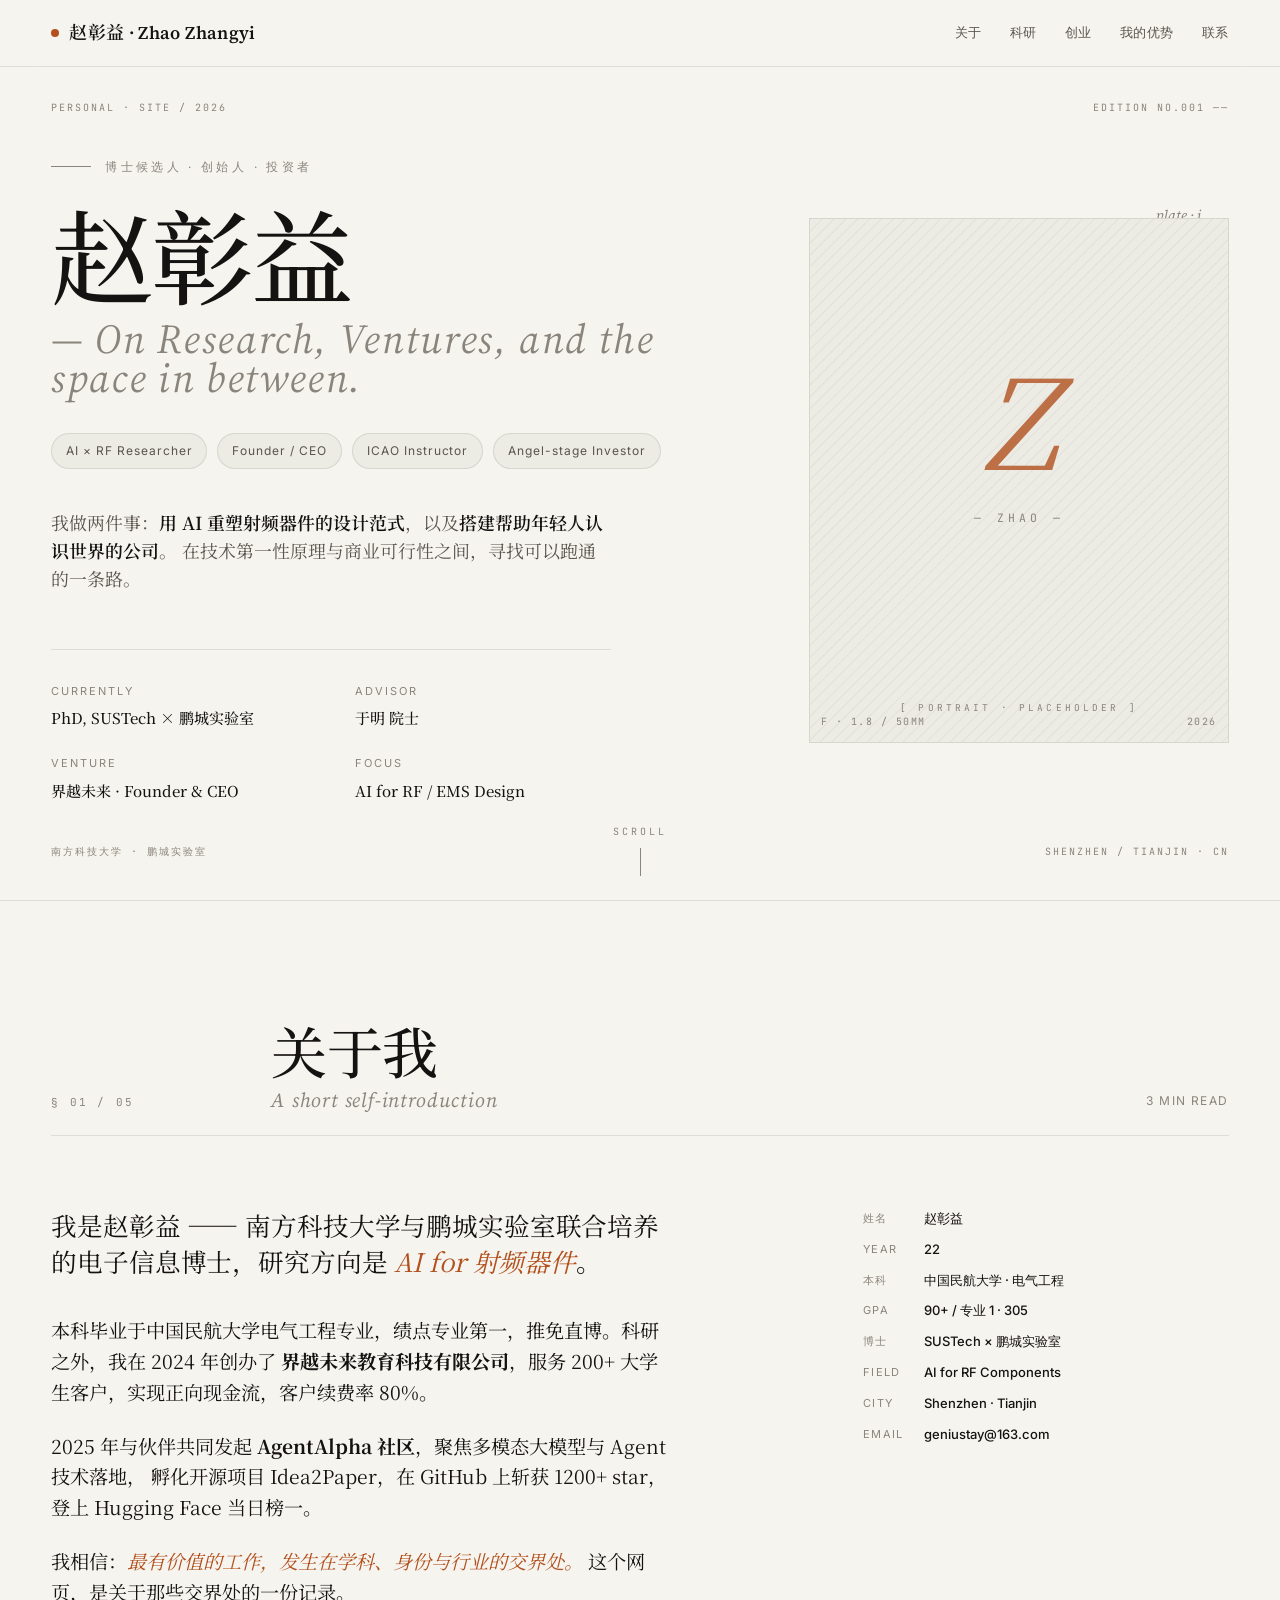
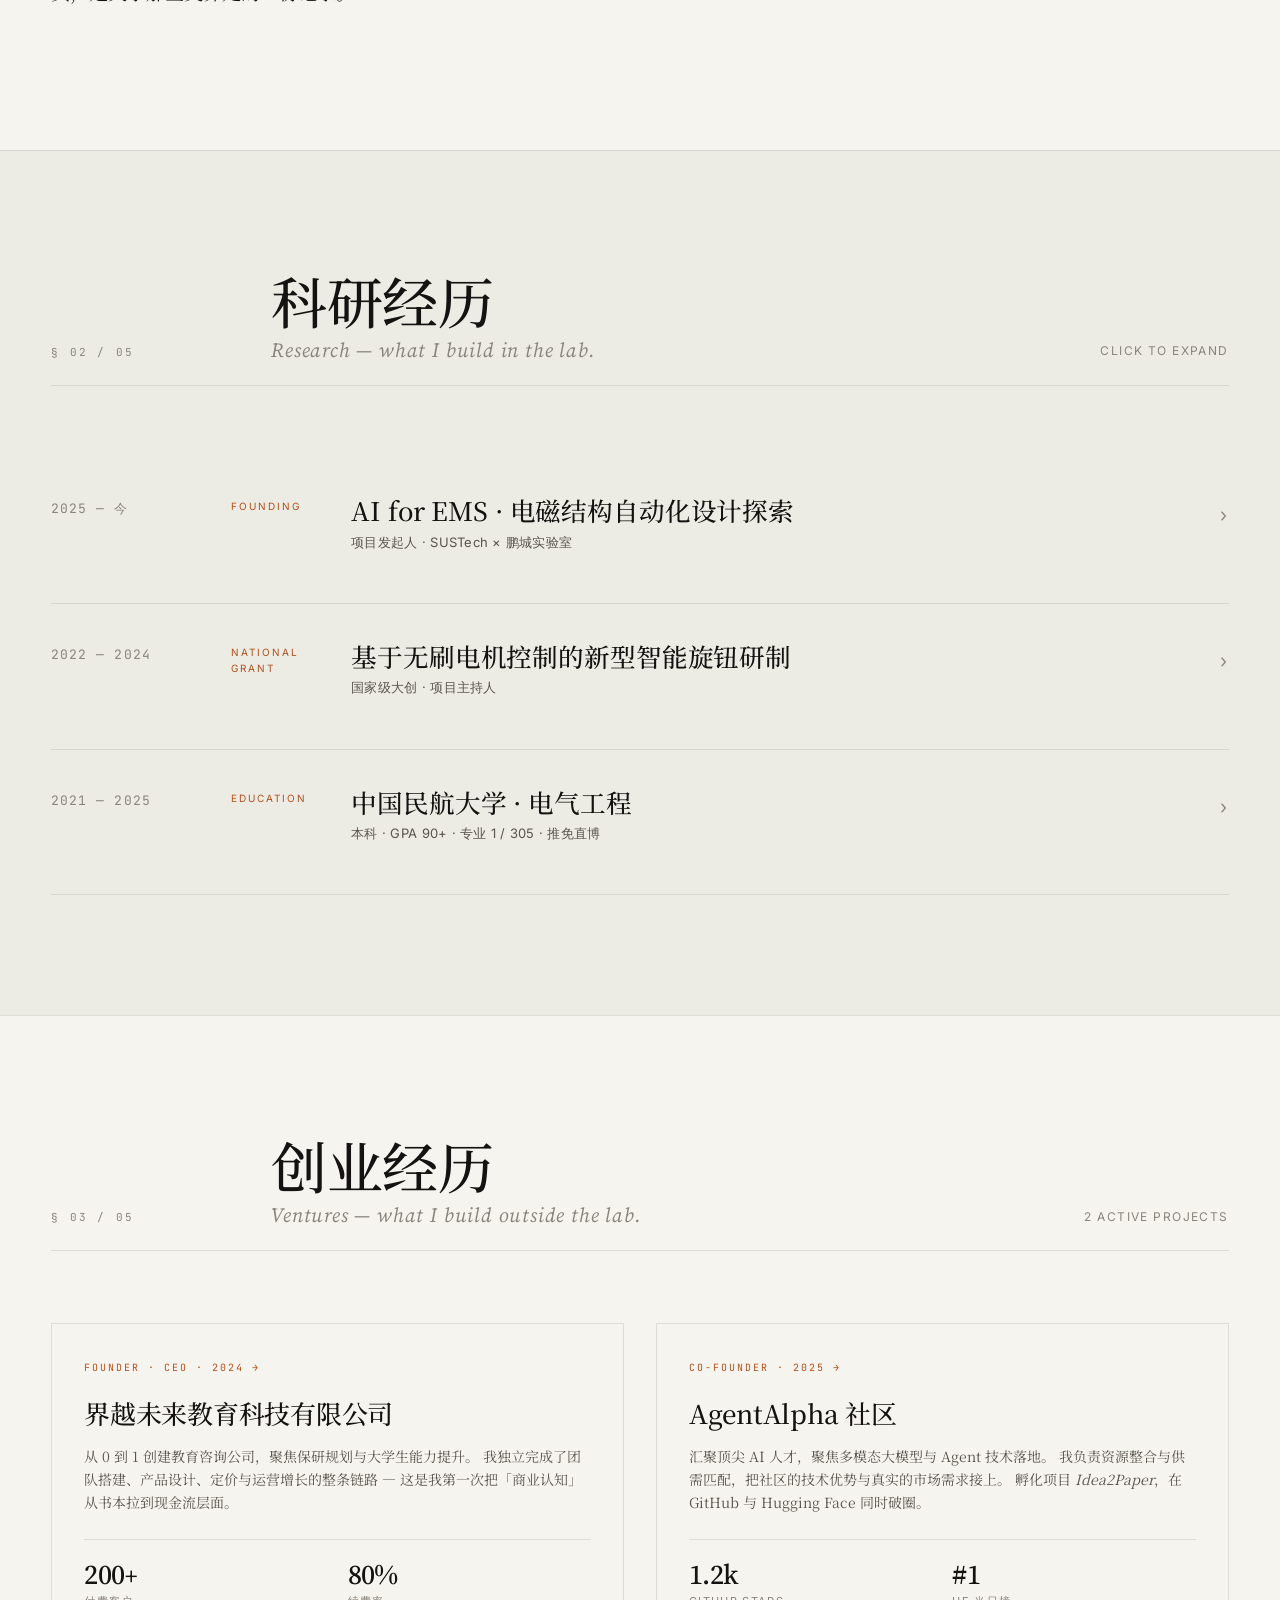
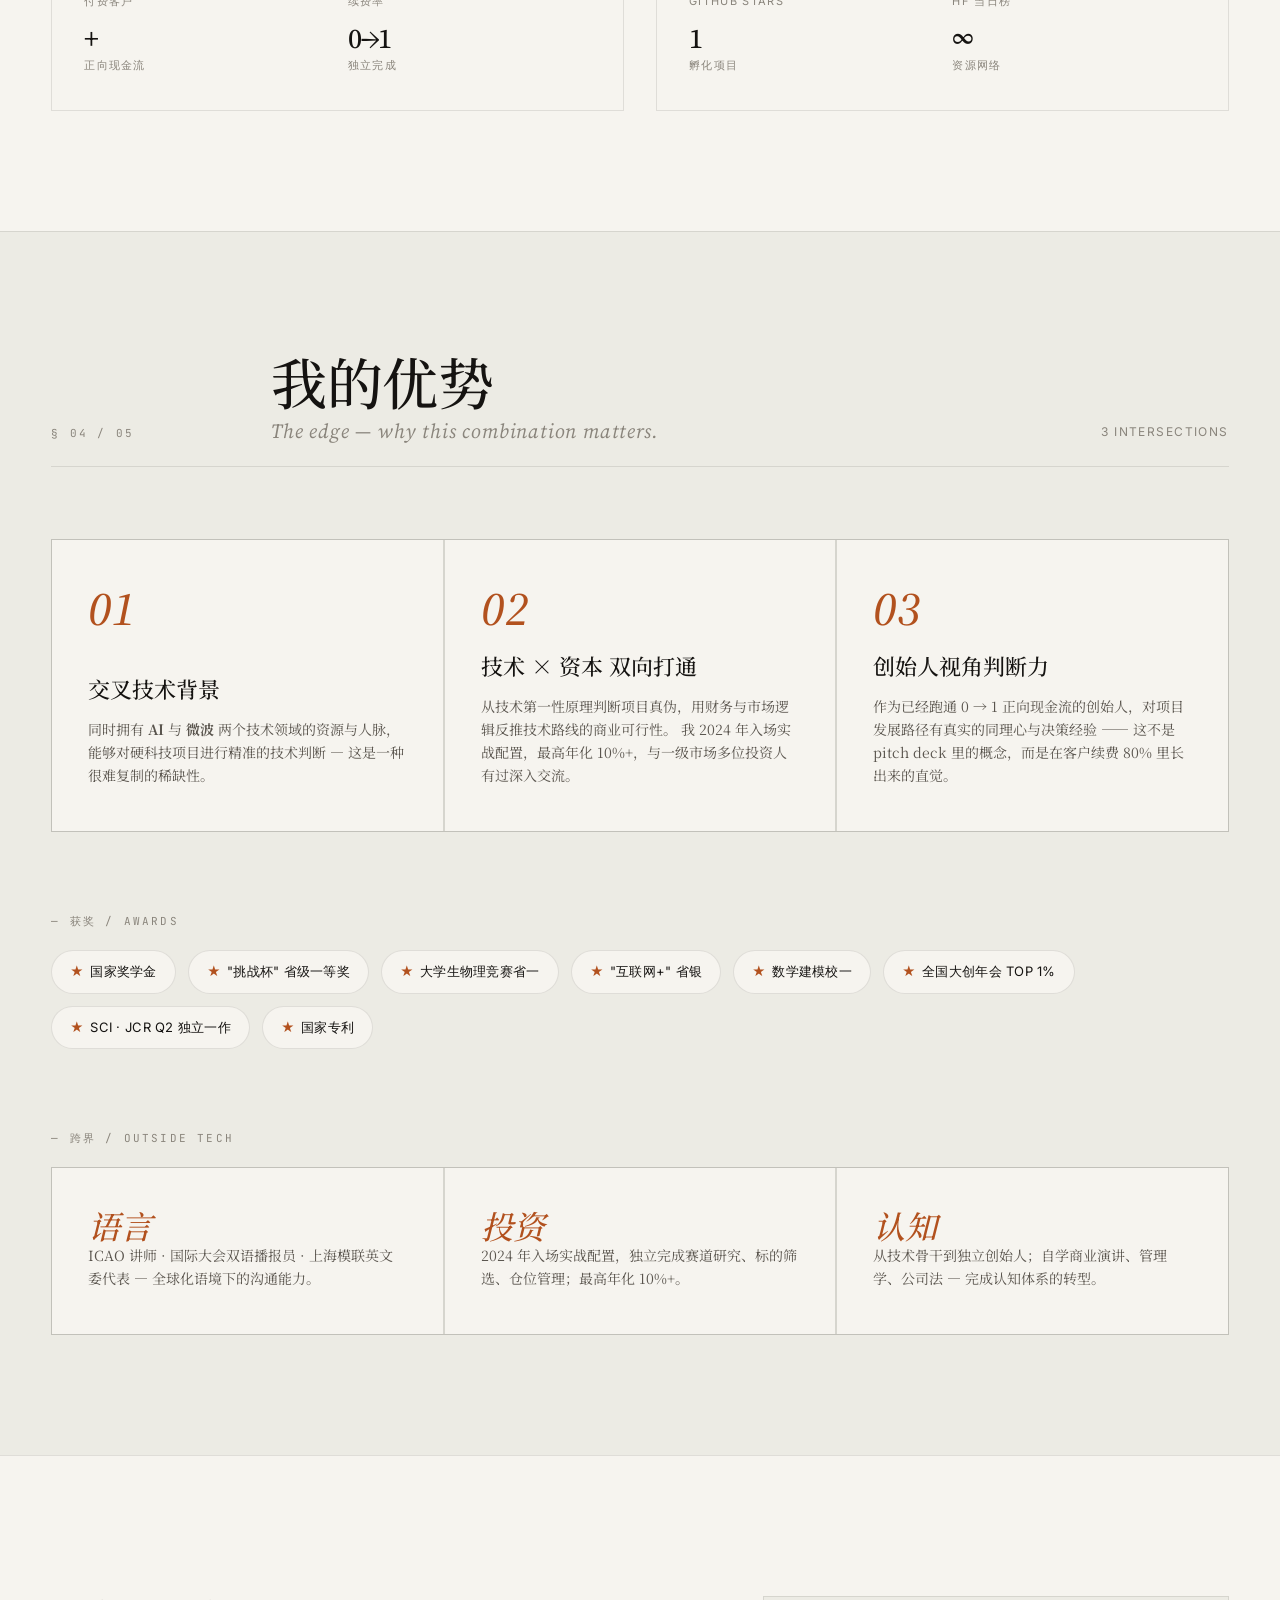
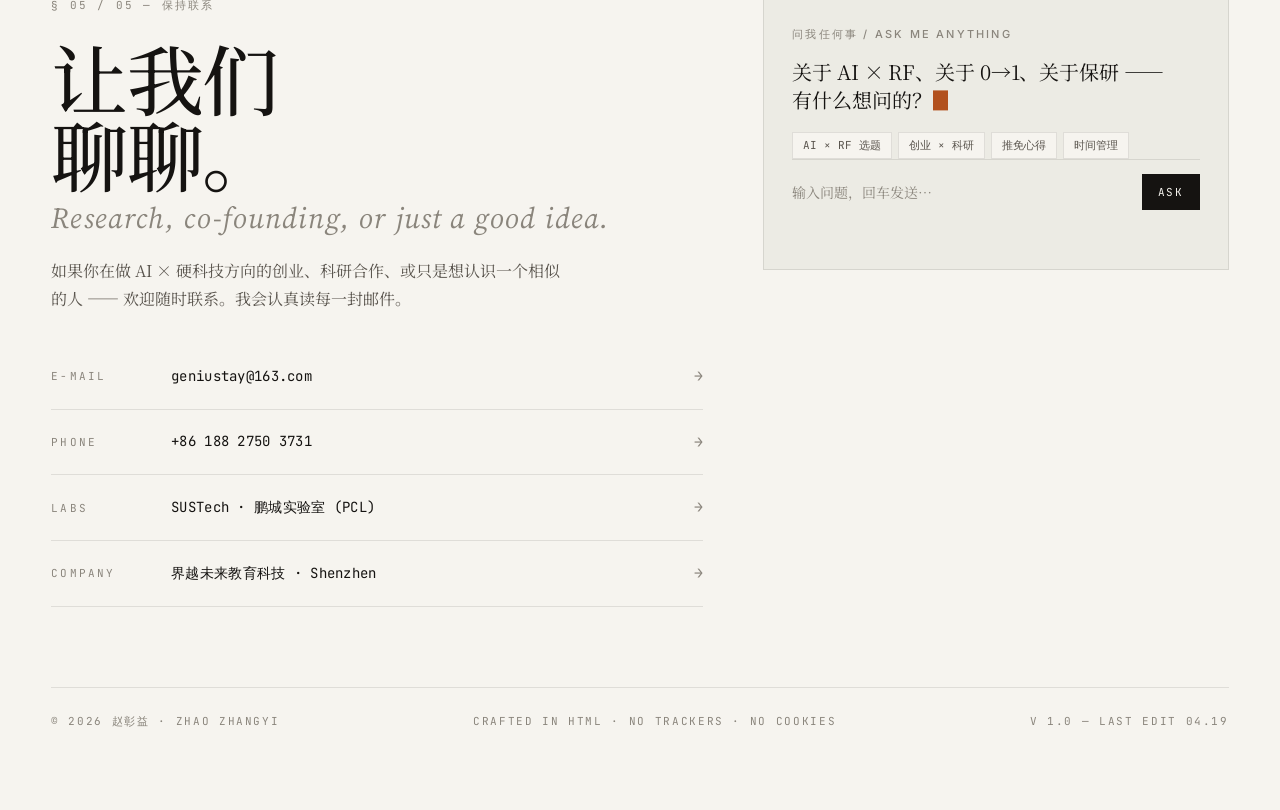
==== index.html @ 079286f5 "Initial personal site" ====
<!doctype html>
<html lang="zh-CN" data-theme="editorial">
<head>
<meta charset="utf-8" />
<meta name="viewport" content="width=device-width, initial-scale=1" />
<title>赵彰益 — 个人主页</title>
<link rel="preconnect" href="https://fonts.googleapis.com">
<link rel="preconnect" href="https://fonts.gstatic.com" crossorigin>
<link href="https://fonts.googleapis.com/css2?family=Source+Serif+4:ital,wght@0,400;0,500;0,600;1,400;1,500&family=Noto+Serif+SC:wght@400;500;600;700&family=Noto+Sans+SC:wght@400;500;600&family=Inter:wght@400;500;600&family=JetBrains+Mono:wght@400;500&display=swap" rel="stylesheet">
<link rel="stylesheet" href="styles.css">

<template id="__bundler_thumbnail" data-bg-color="#f6f4ef">
  <svg viewBox="0 0 1200 800" xmlns="http://www.w3.org/2000/svg">
    <rect width="1200" height="800" fill="#f6f4ef"/>
    <text x="120" y="420" font-family="Georgia, serif" font-size="280" font-weight="500" fill="#151311" letter-spacing="-6">赵彰益</text>
    <text x="128" y="480" font-family="Georgia, serif" font-size="34" font-style="italic" fill="#8a857c" letter-spacing="2">Zhao Zhangyi — Personal site</text>
    <line x1="120" y1="560" x2="1080" y2="560" stroke="#151311" stroke-opacity="0.12" stroke-width="1"/>
    <text x="120" y="610" font-family="monospace" font-size="22" fill="#8a857c" letter-spacing="4">EDITION · No.001 / 2026</text>
    <circle cx="1060" cy="180" r="14" fill="#c9814b"/>
  </svg>
</template>
</head>
<body>

<!-- NAV -->
<nav class="nav">
  <div class="nav-brand"><span class="dot"></span> 赵彰益 · Zhao Zhangyi</div>
  <div class="nav-links">
    <a href="#about" data-sec="about">关于</a>
    <a href="#research" data-sec="research">科研</a>
    <a href="#ventures" data-sec="ventures">创业</a>
    <a href="#edge" data-sec="edge">我的优势</a>
    <a href="#contact" data-sec="contact">联系</a>
  </div>
</nav>

<!-- HERO -->
<header class="hero" data-screen-label="Hero">
  <div class="hero-marks">
    <div class="mark tl">PERSONAL · SITE / 2026</div>
    <div class="mark tr">EDITION No.001 ——</div>
    <div class="mark bl">南方科技大学 · 鹏城实验室</div>
    <div class="mark br">Shenzhen / Tianjin · CN</div>
  </div>

  <div class="hero-text">
    <div class="hero-eyebrow">博士候选人 · 创始人 · 投资者</div>
    <h1>
      赵彰益<span class="en">— On Research, Ventures, and the space in between.</span>
    </h1>

    <div class="hero-roles">
      <span class="role-chip">AI × RF Researcher</span>
      <span class="role-chip">Founder / CEO</span>
      <span class="role-chip">ICAO Instructor</span>
      <span class="role-chip">Angel-stage Investor</span>
    </div>

    <p class="hero-tagline">
      我做两件事：<strong>用 AI 重塑射频器件的设计范式</strong>，以及<strong>搭建帮助年轻人认识世界的公司</strong>。
      在技术第一性原理与商业可行性之间，寻找可以跑通的一条路。
    </p>

    <div class="hero-meta">
      <div class="meta-item">
        <div class="meta-label">Currently</div>
        <div class="meta-value">PhD, SUSTech × 鹏城实验室</div>
      </div>
      <div class="meta-item">
        <div class="meta-label">Advisor</div>
        <div class="meta-value">于明 院士</div>
      </div>
      <div class="meta-item">
        <div class="meta-label">Venture</div>
        <div class="meta-value">界越未来 · Founder &amp; CEO</div>
      </div>
      <div class="meta-item">
        <div class="meta-label">Focus</div>
        <div class="meta-value">AI for RF / EMS Design</div>
      </div>
    </div>
  </div>

  <!-- Portrait placeholder (no real photo used — see note) -->
  <div class="hero-portrait reveal">
    <span class="portrait-tag">plate · i</span>
    <div class="portrait-frame">
      <svg class="portrait-svg" viewBox="0 0 400 500" xmlns="http://www.w3.org/2000/svg" preserveAspectRatio="xMidYMid slice" aria-hidden="true">
        <defs>
          <pattern id="stripes" width="8" height="8" patternUnits="userSpaceOnUse" patternTransform="rotate(45)">
            <rect width="8" height="8" fill="var(--bg-2)"/>
            <line x1="0" y1="0" x2="0" y2="8" stroke="var(--rule)" stroke-width="1"/>
          </pattern>
        </defs>
        <rect width="400" height="500" fill="url(#stripes)"/>
        <text x="200" y="240" text-anchor="middle" font-family="Source Serif 4, serif" font-style="italic" font-size="120" fill="var(--accent)" opacity="0.8">Z</text>
        <text x="200" y="290" text-anchor="middle" font-family="JetBrains Mono, monospace" font-size="11" fill="var(--fg-3)" letter-spacing="4">— ZHAO —</text>
        <text x="200" y="470" text-anchor="middle" font-family="JetBrains Mono, monospace" font-size="9" fill="var(--fg-3)" letter-spacing="3">[ PORTRAIT · PLACEHOLDER ]</text>
      </svg>
    </div>
    <div class="portrait-label">
      <span>F · 1.8 / 50mm</span>
      <span>2026</span>
    </div>
  </div>

  <div class="scroll-hint">
    <span>SCROLL</span>
    <div class="line"></div>
  </div>
</header>

<!-- ABOUT -->
<section class="block" id="about" data-screen-label="About">
  <div class="block-inner">
    <div class="section-head reveal">
      <div class="section-num">§ 01 / 05</div>
      <h2 class="section-title">关于我<span class="en">A short self-introduction</span></h2>
      <div class="section-side">3 min read</div>
    </div>
    <div class="about-grid">
      <div class="about-prose reveal">
        <p class="lead">
          我是赵彰益 —— 南方科技大学与鹏城实验室联合培养的电子信息博士，研究方向是
          <span class="accent">AI for 射频器件</span>。
        </p>
        <p>
          本科毕业于中国民航大学电气工程专业，绩点专业第一，推免直博。科研之外，我在 2024 年创办了
          <strong>界越未来教育科技有限公司</strong>，服务 200+ 大学生客户，实现正向现金流，客户续费率 80%。
        </p>
        <p>
          2025 年与伙伴共同发起 <strong>AgentAlpha 社区</strong>，聚焦多模态大模型与 Agent 技术落地，
          孵化开源项目 Idea2Paper，在 GitHub 上斩获 1200+ star，登上 Hugging Face 当日榜一。
        </p>
        <p>
          我相信：<span class="accent">最有价值的工作，发生在学科、身份与行业的交界处。</span>
          这个网页，是关于那些交界处的一份记录。
        </p>
      </div>

      <aside class="about-side reveal">
        <dl>
          <dt>姓名</dt><dd>赵彰益</dd>
          <dt>Year</dt><dd>22</dd>
          <dt>本科</dt><dd>中国民航大学 · 电气工程</dd>
          <dt>GPA</dt><dd>90+ / 专业 1 · 305</dd>
          <dt>博士</dt><dd>SUSTech × 鹏城实验室</dd>
          <dt>Field</dt><dd>AI for RF Components</dd>
          <dt>City</dt><dd>Shenzhen · Tianjin</dd>
          <dt>Email</dt><dd>geniustay@163.com</dd>
        </dl>
      </aside>
    </div>
  </div>
</section>

<!-- RESEARCH / TIMELINE -->
<section class="block" id="research" data-screen-label="Research">
  <div class="block-inner">
    <div class="section-head reveal">
      <div class="section-num">§ 02 / 05</div>
      <h2 class="section-title">科研经历<span class="en">Research — what I build in the lab.</span></h2>
      <div class="section-side">Click to expand</div>
    </div>

    <div class="timeline">
      <article class="tl-row reveal">
        <div class="tl-year">2025 — 今</div>
        <div class="tl-tag">FOUNDING</div>
        <div class="tl-body">
          <h3>AI for EMS · 电磁结构自动化设计探索</h3>
          <div class="role">项目发起人 · SUSTech × 鹏城实验室</div>
          <div class="desc">
            <p>传统微波器件设计以经验驱动，周期长。AI 数据驱动带来产业变革空间 — 这正是我的博士课题。</p>
            <ul>
              <li>用 AI 实现自然语言输入到可生产 Gerber 文件输出的自动化设计闭环</li>
              <li>已完成微带线滤波器、阵列天线等案例的完整设计流程</li>
              <li>已有投资人表示跟进意愿，正在评估 spin-off 路径</li>
            </ul>
          </div>
        </div>
        <div class="tl-arrow">›</div>
      </article>

      <article class="tl-row reveal">
        <div class="tl-year">2022 — 2024</div>
        <div class="tl-tag">NATIONAL GRANT</div>
        <div class="tl-body">
          <h3>基于无刷电机控制的新型智能旋钮研制</h3>
          <div class="role">国家级大创 · 项目主持人</div>
          <div class="desc">
            <p>从选题立意到论文主笔，一人把一个本科项目推到了国家级别的成果。</p>
            <ul>
              <li>以独立一作发表机器学习领域 SCI 论文一篇（JCR Q2），获国家专利</li>
              <li>挑战杯省级一等奖 · 优秀结题 · 入选全国大学生创新年会（TOP 1%）</li>
              <li>负责实验设计、电机与算法模型搭建、数据处理、论文写作</li>
            </ul>
          </div>
        </div>
        <div class="tl-arrow">›</div>
      </article>

      <article class="tl-row reveal">
        <div class="tl-year">2021 — 2025</div>
        <div class="tl-tag">EDUCATION</div>
        <div class="tl-body">
          <h3>中国民航大学 · 电气工程</h3>
          <div class="role">本科 · GPA 90+ · 专业 1 / 305 · 推免直博</div>
          <div class="desc">
            <p>连续三年专业第一，并行开展多条赛道：科研、学生组织、国际讲师、语言、创业。
            在一所以民航为特色的理工院校，走出了一条完全非典型的路径。</p>
          </div>
        </div>
        <div class="tl-arrow">›</div>
      </article>
    </div>
  </div>
</section>

<!-- VENTURES -->
<section class="block" id="ventures" data-screen-label="Ventures">
  <div class="block-inner">
    <div class="section-head reveal">
      <div class="section-num">§ 03 / 05</div>
      <h2 class="section-title">创业经历<span class="en">Ventures — what I build outside the lab.</span></h2>
      <div class="section-side">2 active projects</div>
    </div>

    <div class="projects">
      <article class="project reveal">
        <div class="project-tag">FOUNDER · CEO · 2024 →</div>
        <h3>界越未来教育科技有限公司</h3>
        <p class="p-desc">
          从 0 到 1 创建教育咨询公司，聚焦保研规划与大学生能力提升。
          我独立完成了团队搭建、产品设计、定价与运营增长的整条链路 —
          这是我第一次把「商业认知」从书本拉到现金流层面。
        </p>
        <div class="p-stats">
          <div class="p-stat"><span class="n">200<small>+</small></span><div class="l">付费客户</div></div>
          <div class="p-stat"><span class="n">80%</span><div class="l">续费率</div></div>
          <div class="p-stat"><span class="n">+</span><div class="l">正向现金流</div></div>
          <div class="p-stat"><span class="n">0→1</span><div class="l">独立完成</div></div>
        </div>
      </article>

      <article class="project reveal">
        <div class="project-tag">CO-FOUNDER · 2025 →</div>
        <h3>AgentAlpha 社区</h3>
        <p class="p-desc">
          汇聚顶尖 AI 人才，聚焦多模态大模型与 Agent 技术落地。
          我负责资源整合与供需匹配，把社区的技术优势与真实的市场需求接上。
          孵化项目 <em>Idea2Paper</em>，在 GitHub 与 Hugging Face 同时破圈。
        </p>
        <div class="p-stats">
          <div class="p-stat"><span class="n">1.2k</span><div class="l">GitHub stars</div></div>
          <div class="p-stat"><span class="n">#1</span><div class="l">HF 当日榜</div></div>
          <div class="p-stat"><span class="n">1</span><div class="l">孵化项目</div></div>
          <div class="p-stat"><span class="n">∞</span><div class="l">资源网络</div></div>
        </div>
      </article>
    </div>
  </div>
</section>

<!-- EDGE -->
<section class="block" id="edge" data-screen-label="Edge">
  <div class="block-inner">
    <div class="section-head reveal">
      <div class="section-num">§ 04 / 05</div>
      <h2 class="section-title">我的优势<span class="en">The edge — why this combination matters.</span></h2>
      <div class="section-side">3 intersections</div>
    </div>

    <div class="edges">
      <div class="edge reveal">
        <div class="edge-num">01</div>
        <div>
          <h4>交叉技术背景</h4>
          <p>同时拥有 <strong>AI</strong> 与 <strong>微波</strong> 两个技术领域的资源与人脉，
             能够对硬科技项目进行精准的技术判断 — 这是一种很难复制的稀缺性。</p>
        </div>
      </div>
      <div class="edge reveal">
        <div class="edge-num">02</div>
        <div>
          <h4>技术 × 资本 双向打通</h4>
          <p>从技术第一性原理判断项目真伪，用财务与市场逻辑反推技术路线的商业可行性。
             我 2024 年入场实战配置，最高年化 10%+，与一级市场多位投资人有过深入交流。</p>
        </div>
      </div>
      <div class="edge reveal">
        <div class="edge-num">03</div>
        <div>
          <h4>创始人视角判断力</h4>
          <p>作为已经跑通 0 → 1 正向现金流的创始人，对项目发展路径有真实的同理心与决策经验 ——
             这不是 pitch deck 里的概念，而是在客户续费 80% 里长出来的直觉。</p>
        </div>
      </div>
    </div>

    <!-- Awards strip -->
    <div style="margin-top: 80px;">
      <div class="section-num reveal" style="margin-bottom: 20px;">— 获奖 / AWARDS</div>
      <div class="awards reveal">
        <div class="award"><span class="star">★</span>国家奖学金</div>
        <div class="award"><span class="star">★</span>"挑战杯" 省级一等奖</div>
        <div class="award"><span class="star">★</span>大学生物理竞赛省一</div>
        <div class="award"><span class="star">★</span>"互联网+" 省银</div>
        <div class="award"><span class="star">★</span>数学建模校一</div>
        <div class="award"><span class="star">★</span>全国大创年会 TOP 1%</div>
        <div class="award"><span class="star">★</span>SCI · JCR Q2 独立一作</div>
        <div class="award"><span class="star">★</span>国家专利</div>
      </div>
    </div>

    <!-- Cross-cultural -->
    <div style="margin-top: 80px;" class="reveal">
      <div class="section-num" style="margin-bottom: 20px;">— 跨界 / OUTSIDE TECH</div>
      <div class="edges" style="grid-template-columns: 1fr 1fr 1fr;">
        <div class="edge" style="min-height: 160px;">
          <div class="edge-num" style="font-size:32px;">语言</div>
          <p>ICAO 讲师 · 国际大会双语播报员 · 上海模联英文委代表 — 全球化语境下的沟通能力。</p>
        </div>
        <div class="edge" style="min-height: 160px;">
          <div class="edge-num" style="font-size:32px;">投资</div>
          <p>2024 年入场实战配置，独立完成赛道研究、标的筛选、仓位管理；最高年化 10%+。</p>
        </div>
        <div class="edge" style="min-height: 160px;">
          <div class="edge-num" style="font-size:32px;">认知</div>
          <p>从技术骨干到独立创始人；自学商业演讲、管理学、公司法 — 完成认知体系的转型。</p>
        </div>
      </div>
    </div>
  </div>
</section>

<!-- CONTACT -->
<section class="contact" id="contact" data-screen-label="Contact">
  <div class="contact-inner">
    <div class="reveal">
      <div class="section-num" style="margin-bottom: 24px;">§ 05 / 05 — 保持联系</div>
      <h2>让我们<br/>聊聊。<span class="en">Research, co-founding, or just a good idea.</span></h2>
      <p style="color: var(--fg-2); max-width: 520px; font-size: 16px; line-height: 1.7;">
        如果你在做 AI × 硬科技方向的创业、科研合作、或只是想认识一个相似的人 ——
        欢迎随时联系。我会认真读每一封邮件。
      </p>

      <ul class="contact-list">
        <li data-copy="geniustay@163.com">
          <span class="c-label">E-mail</span>
          <span class="c-val">geniustay@163.com</span>
          <span class="c-arrow">→</span>
        </li>
        <li data-copy="18827503731">
          <span class="c-label">Phone</span>
          <span class="c-val">+86 188 2750 3731</span>
          <span class="c-arrow">→</span>
        </li>
        <li>
          <span class="c-label">Labs</span>
          <span class="c-val">SUSTech · 鹏城实验室 (PCL)</span>
          <span class="c-arrow">→</span>
        </li>
        <li>
          <span class="c-label">Company</span>
          <span class="c-val">界越未来教育科技 · Shenzhen</span>
          <span class="c-arrow">→</span>
        </li>
      </ul>
    </div>

    <!-- Ask-me card -->
    <div class="reveal">
      <div class="ask-card">
        <h5>问我任何事 / Ask me anything</h5>
        <div class="ask-q cursor-blink">关于 AI × RF、关于 0→1、关于保研 ——<br/>有什么想问的？</div>
        <div class="ask-chips">
          <button class="ask-chip" data-q="你为什么选择 AI for RF 作为博士方向？">AI × RF 选题</button>
          <button class="ask-chip" data-q="创业对科研有没有帮助？">创业 × 科研</button>
          <button class="ask-chip" data-q="推免/保研有什么心得？">推免心得</button>
          <button class="ask-chip" data-q="如何平衡创业、博士、投资三件事？">时间管理</button>
        </div>
        <div class="ask-input-row">
          <input class="ask-input" type="text" placeholder="输入问题，回车发送…" aria-label="ask">
          <button class="ask-btn">ASK</button>
        </div>
        <div class="ask-answer" role="status" aria-live="polite"></div>
      </div>
    </div>
  </div>

  <div class="block-inner footer-meta">
    <span>© 2026 赵彰益 · Zhao Zhangyi</span>
    <span>Crafted in HTML · No trackers · No cookies</span>
    <span>v 1.0 — Last edit 04.19</span>
  </div>
</section>

<!-- TWEAKS PANEL (hidden by default, shown when Tweaks toggle is on) -->
<aside class="tweaks" id="tweaks" aria-hidden="true">
  <h6><span>Tweaks</span><span id="tweak-close" style="cursor:pointer">×</span></h6>
  <div class="tweak-row">
    <div class="tweak-label">Theme</div>
    <div class="tweak-btns" data-tweak="theme">
      <button class="tweak-btn" data-v="editorial">Editorial</button>
      <button class="tweak-btn" data-v="terminal">Terminal</button>
      <button class="tweak-btn" data-v="journal">Journal</button>
    </div>
  </div>
  <div class="tweak-row">
    <div class="tweak-label">Accent hue</div>
    <div class="tweak-btns" data-tweak="hue">
      <button class="tweak-btn" data-v="45">Amber</button>
      <button class="tweak-btn" data-v="260">Ink</button>
      <button class="tweak-btn" data-v="135">Moss</button>
      <button class="tweak-btn" data-v="10">Vermilion</button>
    </div>
  </div>
  <div class="tweak-row">
    <div class="tweak-label">Density</div>
    <div class="tweak-btns" data-tweak="density">
      <button class="tweak-btn" data-v="relaxed">Relaxed</button>
      <button class="tweak-btn" data-v="compact">Compact</button>
    </div>
  </div>
</aside>

<!-- Persisted defaults (edit-mode rewriteable) -->
<script>
const TWEAK_DEFAULTS = /*EDITMODE-BEGIN*/{
  "theme": "editorial",
  "hue": 10,
  "density": "relaxed"
}/*EDITMODE-END*/;
</script>

<script src="app.js"></script>
</body>
</html>
---- styles.css ----
/* =========================================================
   Personal Site — Zhao Zhangyi
   Three themes: editorial / terminal / journal
   ========================================================= */

:root {
  /* editorial (default) */
  --bg: #f6f4ef;
  --bg-2: #ecebe4;
  --fg: #151311;
  --fg-2: #5a554e;
  --fg-3: #8a857c;
  --rule: #1513111a;
  --accent: oklch(0.55 0.14 45); /* muted burnt orange */
  --accent-2: oklch(0.45 0.08 260); /* muted ink */
  --serif: "Source Serif 4", "Source Serif Pro", "Songti SC", "Noto Serif SC", Georgia, serif;
  --sans: "Inter", "PingFang SC", "Helvetica Neue", Helvetica, Arial, sans-serif;
  --mono: "JetBrains Mono", ui-monospace, SFMono-Regular, Menlo, monospace;
  --cjk-serif: "Noto Serif SC", "Songti SC", "SimSun", serif;
  --cjk-sans: "Noto Sans SC", "PingFang SC", "Microsoft YaHei", sans-serif;
  --radius: 2px;
  --maxw: 1240px;
  --pad-x: clamp(20px, 4vw, 72px);
}

/* THEME: terminal */
html[data-theme="terminal"] {
  --bg: #0b0d0c;
  --bg-2: #121514;
  --fg: #d6e4d6;
  --fg-2: #8aa08a;
  --fg-3: #4e6050;
  --rule: #d6e4d622;
  --accent: oklch(0.82 0.17 135); /* phosphor green */
  --accent-2: oklch(0.78 0.15 60);
  --serif: var(--mono);
  --cjk-serif: var(--cjk-sans);
}

/* THEME: journal */
html[data-theme="journal"] {
  --bg: #efe7d6;
  --bg-2: #e3d8c0;
  --fg: #2c2418;
  --fg-2: #6b5e47;
  --fg-3: #9a8b6f;
  --rule: #2c241833;
  --accent: oklch(0.45 0.15 30); /* deep ink red */
  --accent-2: oklch(0.38 0.08 100);
}

* { box-sizing: border-box; }

html, body {
  margin: 0;
  padding: 0;
  background: var(--bg);
  color: var(--fg);
  font-family: var(--cjk-serif), var(--serif);
  font-size: 16px;
  line-height: 1.65;
  -webkit-font-smoothing: antialiased;
  text-rendering: optimizeLegibility;
  transition: background 0.5s ease, color 0.5s ease;
}

html[data-theme="terminal"] body {
  font-family: var(--mono);
}

img { max-width: 100%; display: block; }
a { color: inherit; }

/* =========================================================
   TOP NAV
   ========================================================= */
.nav {
  position: fixed;
  top: 0; left: 0; right: 0;
  z-index: 50;
  display: flex;
  justify-content: space-between;
  align-items: center;
  padding: 18px var(--pad-x);
  backdrop-filter: blur(16px) saturate(1.2);
  -webkit-backdrop-filter: blur(16px) saturate(1.2);
  background: color-mix(in oklab, var(--bg) 72%, transparent);
  border-bottom: 1px solid var(--rule);
}
.nav-brand {
  font-family: var(--serif);
  font-weight: 600;
  font-size: 18px;
  letter-spacing: 0.02em;
  display: flex; align-items: center; gap: 10px;
}
.nav-brand .dot {
  width: 8px; height: 8px; border-radius: 50%;
  background: var(--accent);
  display: inline-block;
  animation: pulse 2s infinite;
}
@keyframes pulse {
  0%, 100% { opacity: 1; transform: scale(1); }
  50% { opacity: 0.5; transform: scale(0.85); }
}
.nav-links {
  display: flex; gap: 28px;
  font-size: 13px;
  letter-spacing: 0.04em;
  font-family: var(--sans);
}
html[data-theme="terminal"] .nav-links { font-family: var(--mono); }
.nav-links a {
  text-decoration: none;
  color: var(--fg-2);
  transition: color 0.2s;
  position: relative;
}
.nav-links a:hover { color: var(--fg); }
.nav-links a.active { color: var(--fg); }
.nav-links a.active::after {
  content: "";
  position: absolute;
  left: 0; right: 0; bottom: -6px;
  height: 1px; background: var(--accent);
}
@media (max-width: 720px) {
  .nav-links { display: none; }
}

/* =========================================================
   HERO
   ========================================================= */
.hero {
  min-height: 100vh;
  padding: 140px var(--pad-x) 80px;
  display: grid;
  grid-template-columns: 1fr;
  gap: 40px;
  position: relative;
  overflow: hidden;
}
@media (min-width: 920px) {
  .hero { grid-template-columns: 1.3fr 1fr; align-items: center; gap: 80px; }
}

.hero-eyebrow {
  font-family: var(--sans);
  font-size: 12px;
  letter-spacing: 0.28em;
  text-transform: uppercase;
  color: var(--fg-3);
  margin-bottom: 28px;
  display: flex; align-items: center; gap: 14px;
}
html[data-theme="terminal"] .hero-eyebrow { font-family: var(--mono); }
.hero-eyebrow::before {
  content: ""; width: 40px; height: 1px; background: var(--fg-3);
}

.hero h1 {
  font-family: var(--cjk-serif);
  font-size: clamp(48px, 8vw, 120px);
  line-height: 0.95;
  letter-spacing: -0.02em;
  margin: 0 0 8px;
  font-weight: 500;
}
.hero h1 .en {
  display: block;
  font-family: var(--serif);
  font-style: italic;
  font-size: 0.4em;
  color: var(--fg-3);
  letter-spacing: 0.04em;
  margin-top: 18px;
  font-weight: 400;
}
html[data-theme="terminal"] .hero h1 .en {
  font-style: normal;
  letter-spacing: 0.1em;
}

.hero-roles {
  margin-top: 36px;
  display: flex;
  flex-wrap: wrap;
  gap: 10px;
}
.role-chip {
  font-family: var(--sans);
  font-size: 12px;
  letter-spacing: 0.08em;
  padding: 7px 14px;
  border: 1px solid var(--rule);
  border-radius: 100px;
  color: var(--fg-2);
  background: var(--bg-2);
  transition: all 0.3s;
}
html[data-theme="terminal"] .role-chip {
  font-family: var(--mono);
  border-radius: 0;
  border-color: var(--accent);
  color: var(--accent);
}
.role-chip:hover {
  color: var(--fg);
  border-color: var(--accent);
}

.hero-tagline {
  margin-top: 40px;
  max-width: 560px;
  font-size: clamp(17px, 1.4vw, 20px);
  line-height: 1.55;
  color: var(--fg-2);
}
.hero-tagline strong {
  color: var(--fg);
  font-weight: 600;
}

.hero-meta {
  display: grid;
  grid-template-columns: repeat(2, 1fr);
  gap: 24px 48px;
  margin-top: 56px;
  padding-top: 32px;
  border-top: 1px solid var(--rule);
  max-width: 560px;
}
.meta-item { }
.meta-label {
  font-family: var(--sans);
  font-size: 11px;
  letter-spacing: 0.18em;
  text-transform: uppercase;
  color: var(--fg-3);
  margin-bottom: 6px;
}
html[data-theme="terminal"] .meta-label { font-family: var(--mono); }
.meta-value {
  font-size: 15px;
  color: var(--fg);
  font-weight: 500;
}

/* Portrait placeholder */
.hero-portrait {
  position: relative;
  aspect-ratio: 4/5;
  max-width: 420px;
  justify-self: end;
  width: 100%;
}
@media (max-width: 920px) {
  .hero-portrait { max-width: 300px; justify-self: start; }
}
.portrait-frame {
  width: 100%; height: 100%;
  border: 1px solid var(--rule);
  background: var(--bg-2);
  position: relative;
  overflow: hidden;
}
.portrait-svg {
  width: 100%; height: 100%;
}
.portrait-label {
  position: absolute;
  bottom: 12px; left: 12px; right: 12px;
  display: flex; justify-content: space-between;
  font-family: var(--mono);
  font-size: 10px;
  letter-spacing: 0.15em;
  color: var(--fg-3);
  text-transform: uppercase;
}
.portrait-tag {
  position: absolute;
  top: -14px; right: 18px;
  font-family: var(--serif);
  font-style: italic;
  font-size: 14px;
  color: var(--fg-3);
  background: var(--bg);
  padding: 0 10px;
}
html[data-theme="terminal"] .portrait-tag { font-style: normal; font-family: var(--mono); }

/* Floating corner marks (editorial flourish) */
.hero-marks {
  position: absolute;
  inset: 100px var(--pad-x) 40px;
  pointer-events: none;
}
.mark {
  position: absolute;
  font-family: var(--mono);
  font-size: 10px;
  letter-spacing: 0.2em;
  color: var(--fg-3);
  text-transform: uppercase;
}
.mark.tl { top: 0; left: 0; }
.mark.tr { top: 0; right: 0; text-align: right; }
.mark.bl { bottom: 0; left: 0; }
.mark.br { bottom: 0; right: 0; text-align: right; }

/* Scroll indicator */
.scroll-hint {
  position: absolute;
  bottom: 24px; left: 50%; transform: translateX(-50%);
  font-family: var(--mono);
  font-size: 10px;
  letter-spacing: 0.3em;
  color: var(--fg-3);
  text-transform: uppercase;
  display: flex; flex-direction: column; align-items: center; gap: 8px;
  animation: bob 2s infinite;
}
@keyframes bob {
  0%, 100% { transform: translate(-50%, 0); }
  50% { transform: translate(-50%, 6px); }
}
.scroll-hint .line { width: 1px; height: 28px; background: var(--fg-3); }

/* =========================================================
   SECTIONS
   ========================================================= */
section.block {
  padding: 120px var(--pad-x);
  position: relative;
  border-top: 1px solid var(--rule);
}
section.block:nth-child(even) {
  background: var(--bg-2);
}

.block-inner {
  max-width: var(--maxw);
  margin: 0 auto;
}

.section-head {
  display: grid;
  grid-template-columns: 1fr;
  gap: 14px;
  margin-bottom: 72px;
  padding-bottom: 24px;
  border-bottom: 1px solid var(--rule);
}
@media (min-width: 720px) {
  .section-head {
    grid-template-columns: 180px 1fr auto;
    align-items: end;
    gap: 40px;
  }
}
.section-num {
  font-family: var(--mono);
  font-size: 11px;
  letter-spacing: 0.2em;
  color: var(--fg-3);
}
.section-title {
  font-family: var(--cjk-serif);
  font-size: clamp(34px, 5vw, 56px);
  line-height: 1.05;
  margin: 0;
  font-weight: 500;
  letter-spacing: -0.01em;
}
.section-title .en {
  display: block;
  font-family: var(--serif);
  font-style: italic;
  font-size: 0.36em;
  color: var(--fg-3);
  margin-top: 10px;
  letter-spacing: 0.04em;
  font-weight: 400;
}
html[data-theme="terminal"] .section-title .en {
  font-style: normal;
  font-family: var(--mono);
}
.section-side {
  font-family: var(--sans);
  font-size: 12px;
  letter-spacing: 0.12em;
  color: var(--fg-3);
  text-transform: uppercase;
  text-align: right;
}
html[data-theme="terminal"] .section-side { font-family: var(--mono); }

/* =========================================================
   ABOUT
   ========================================================= */
.about-grid {
  display: grid;
  grid-template-columns: 1fr;
  gap: 48px;
}
@media (min-width: 920px) {
  .about-grid { grid-template-columns: 2fr 1fr; gap: 80px; }
}
.about-prose {
  font-size: clamp(17px, 1.5vw, 22px);
  line-height: 1.6;
  color: var(--fg);
  max-width: 620px;
}
.about-prose p { margin: 0 0 1.2em; }
.about-prose .lead {
  font-size: clamp(22px, 2vw, 28px);
  line-height: 1.4;
  font-family: var(--cjk-serif);
  letter-spacing: -0.005em;
  margin-bottom: 1.4em;
}
.about-prose .accent { color: var(--accent); font-style: italic; }
html[data-theme="terminal"] .about-prose .accent { font-style: normal; }

.about-side {
  font-family: var(--sans);
  font-size: 13px;
  line-height: 1.6;
}
html[data-theme="terminal"] .about-side { font-family: var(--mono); }
.about-side dl {
  margin: 0;
  display: grid;
  grid-template-columns: auto 1fr;
  gap: 10px 20px;
}
.about-side dt {
  color: var(--fg-3);
  font-size: 11px;
  letter-spacing: 0.12em;
  text-transform: uppercase;
  padding-top: 2px;
}
.about-side dd {
  margin: 0;
  color: var(--fg);
  font-weight: 500;
}

/* =========================================================
   TIMELINE (Experience)
   ========================================================= */
.timeline {
  position: relative;
}
.tl-row {
  display: grid;
  grid-template-columns: 1fr;
  gap: 18px;
  padding: 36px 0;
  border-bottom: 1px solid var(--rule);
  cursor: pointer;
  transition: padding 0.4s ease, background 0.3s;
}
@media (min-width: 720px) {
  .tl-row {
    grid-template-columns: 140px 80px 1fr auto;
    gap: 40px;
    align-items: start;
  }
}
.tl-row:hover {
  padding-left: 14px;
  padding-right: 14px;
}
.tl-row:hover .tl-arrow { transform: translateX(6px); color: var(--accent); }

.tl-year {
  font-family: var(--mono);
  font-size: 13px;
  color: var(--fg-3);
  letter-spacing: 0.08em;
  padding-top: 4px;
}
.tl-tag {
  font-family: var(--sans);
  font-size: 10px;
  letter-spacing: 0.2em;
  text-transform: uppercase;
  color: var(--accent);
  padding: 4px 0;
}
html[data-theme="terminal"] .tl-tag { font-family: var(--mono); }

.tl-body h3 {
  margin: 0 0 4px;
  font-size: clamp(20px, 2vw, 26px);
  font-family: var(--cjk-serif);
  font-weight: 500;
  line-height: 1.3;
  letter-spacing: -0.005em;
}
.tl-body .role {
  font-family: var(--sans);
  font-size: 13px;
  color: var(--fg-2);
  margin-bottom: 14px;
  letter-spacing: 0.02em;
}
html[data-theme="terminal"] .tl-body .role { font-family: var(--mono); }
.tl-body .desc {
  font-size: 15px;
  color: var(--fg-2);
  line-height: 1.65;
  max-height: 0;
  overflow: hidden;
  opacity: 0;
  transition: max-height 0.5s cubic-bezier(.3,.7,.3,1), opacity 0.3s, margin 0.3s;
}
.tl-row.open .tl-body .desc {
  max-height: 400px;
  opacity: 1;
  margin-top: 14px;
}
.tl-row.open .tl-arrow { transform: rotate(90deg); color: var(--accent); }
.tl-body ul {
  margin: 8px 0 0;
  padding-left: 0;
  list-style: none;
}
.tl-body ul li {
  position: relative;
  padding-left: 18px;
  margin: 6px 0;
  font-size: 14px;
  color: var(--fg-2);
}
.tl-body ul li::before {
  content: "→";
  position: absolute; left: 0;
  color: var(--accent);
  font-family: var(--mono);
}

.tl-arrow {
  font-family: var(--mono);
  font-size: 18px;
  color: var(--fg-3);
  transition: transform 0.3s, color 0.3s;
  padding-top: 6px;
  align-self: start;
}

/* =========================================================
   PROJECTS
   ========================================================= */
.projects {
  display: grid;
  grid-template-columns: 1fr;
  gap: 24px;
}
@media (min-width: 720px) {
  .projects { grid-template-columns: 1fr 1fr; gap: 32px; }
}
.project {
  border: 1px solid var(--rule);
  padding: 36px 32px;
  background: var(--bg);
  transition: all 0.3s;
  position: relative;
  overflow: hidden;
}
html[data-theme="terminal"] .project {
  border-color: var(--accent);
}
.project:hover {
  border-color: var(--accent);
  transform: translateY(-2px);
}
.project::after {
  content: "";
  position: absolute;
  top: 0; left: 0; right: 0;
  height: 2px;
  background: var(--accent);
  transform: scaleX(0);
  transform-origin: left;
  transition: transform 0.5s cubic-bezier(.3,.7,.3,1);
}
.project:hover::after { transform: scaleX(1); }

.project-tag {
  font-family: var(--mono);
  font-size: 10px;
  letter-spacing: 0.2em;
  color: var(--accent);
  margin-bottom: 20px;
}
.project h3 {
  font-family: var(--cjk-serif);
  font-size: 26px;
  font-weight: 500;
  line-height: 1.25;
  margin: 0 0 16px;
  letter-spacing: -0.01em;
}
.project .p-desc {
  font-size: 14px;
  line-height: 1.65;
  color: var(--fg-2);
  margin-bottom: 24px;
}
.project .p-stats {
  display: grid;
  grid-template-columns: repeat(2, 1fr);
  gap: 14px 20px;
  padding-top: 20px;
  border-top: 1px solid var(--rule);
}
.p-stat .n {
  font-family: var(--serif);
  font-size: 28px;
  font-weight: 500;
  line-height: 1;
  letter-spacing: -0.02em;
  color: var(--fg);
  display: block;
}
html[data-theme="terminal"] .p-stat .n { font-family: var(--mono); }
.p-stat .l {
  font-family: var(--sans);
  font-size: 11px;
  letter-spacing: 0.12em;
  text-transform: uppercase;
  color: var(--fg-3);
  margin-top: 4px;
}
html[data-theme="terminal"] .p-stat .l { font-family: var(--mono); }

/* =========================================================
   EDGE — the crossover section
   ========================================================= */
.edges {
  display: grid;
  grid-template-columns: 1fr;
  gap: 2px;
  background: var(--rule);
  border: 1px solid var(--rule);
}
@media (min-width: 720px) {
  .edges { grid-template-columns: repeat(3, 1fr); }
}
.edge {
  background: var(--bg);
  padding: 44px 36px;
  min-height: 280px;
  display: flex;
  flex-direction: column;
  justify-content: space-between;
  transition: background 0.3s;
}
.edge:hover { background: var(--bg-2); }
.edge-num {
  font-family: var(--serif);
  font-style: italic;
  font-size: 48px;
  color: var(--accent);
  line-height: 1;
  font-weight: 500;
}
html[data-theme="terminal"] .edge-num { font-style: normal; font-family: var(--mono); }
.edge h4 {
  font-family: var(--cjk-serif);
  font-size: 22px;
  font-weight: 500;
  margin: 20px 0 14px;
  line-height: 1.3;
}
.edge p {
  font-size: 14px;
  line-height: 1.65;
  color: var(--fg-2);
  margin: 0;
}

/* =========================================================
   AWARDS strip
   ========================================================= */
.awards {
  display: flex;
  flex-wrap: wrap;
  gap: 12px;
}
.award {
  font-family: var(--sans);
  font-size: 13px;
  padding: 10px 18px;
  border: 1px solid var(--rule);
  border-radius: 100px;
  color: var(--fg);
  letter-spacing: 0.02em;
  background: var(--bg);
  transition: all 0.3s;
}
html[data-theme="terminal"] .award { font-family: var(--mono); border-radius: 0; }
.award:hover { border-color: var(--accent); color: var(--accent); }
.award .star { color: var(--accent); margin-right: 6px; }

/* =========================================================
   CONTACT / FOOTER
   ========================================================= */
.contact {
  padding: 140px var(--pad-x) 80px;
  border-top: 1px solid var(--rule);
}
.contact-inner {
  max-width: var(--maxw);
  margin: 0 auto;
  display: grid;
  grid-template-columns: 1fr;
  gap: 60px;
}
@media (min-width: 720px) {
  .contact-inner { grid-template-columns: 1.4fr 1fr; }
}
.contact h2 {
  font-family: var(--cjk-serif);
  font-size: clamp(44px, 6vw, 80px);
  line-height: 1;
  margin: 0 0 24px;
  font-weight: 500;
  letter-spacing: -0.02em;
}
.contact h2 .en {
  display: block;
  font-family: var(--serif);
  font-style: italic;
  font-size: 0.38em;
  color: var(--fg-3);
  margin-top: 12px;
  letter-spacing: 0.04em;
  font-weight: 400;
}
html[data-theme="terminal"] .contact h2 .en { font-style: normal; font-family: var(--mono); }

.contact-list {
  list-style: none;
  padding: 0;
  margin: 32px 0 0;
}
.contact-list li {
  display: grid;
  grid-template-columns: 100px 1fr auto;
  gap: 20px;
  align-items: center;
  padding: 20px 0;
  border-bottom: 1px solid var(--rule);
  font-size: 15px;
  cursor: pointer;
  transition: padding 0.3s;
}
.contact-list li:hover { padding-left: 12px; }
.contact-list li:hover .c-arrow { transform: translateX(4px); color: var(--accent); }
.contact-list .c-label {
  font-family: var(--mono);
  font-size: 11px;
  letter-spacing: 0.2em;
  color: var(--fg-3);
  text-transform: uppercase;
}
.contact-list .c-val {
  font-family: var(--mono);
  font-size: 14px;
  letter-spacing: 0.02em;
}
.c-arrow {
  font-family: var(--mono);
  color: var(--fg-3);
  transition: all 0.3s;
}

.footer-meta {
  font-family: var(--mono);
  font-size: 11px;
  letter-spacing: 0.15em;
  color: var(--fg-3);
  text-transform: uppercase;
  margin-top: 80px;
  padding-top: 24px;
  border-top: 1px solid var(--rule);
  display: flex;
  justify-content: space-between;
  flex-wrap: wrap;
  gap: 12px;
}

/* =========================================================
   Ask-me chat (small interactive element)
   ========================================================= */
.ask-card {
  border: 1px solid var(--rule);
  background: var(--bg-2);
  padding: 28px;
  position: relative;
}
html[data-theme="terminal"] .ask-card { border-color: var(--accent); }
.ask-card h5 {
  font-family: var(--sans);
  font-size: 11px;
  letter-spacing: 0.2em;
  text-transform: uppercase;
  color: var(--fg-3);
  margin: 0 0 14px;
  font-weight: 500;
}
html[data-theme="terminal"] .ask-card h5 { font-family: var(--mono); }
.ask-card .ask-q {
  font-family: var(--cjk-serif);
  font-size: 20px;
  line-height: 1.4;
  margin: 0 0 18px;
  letter-spacing: -0.005em;
}
.ask-input-row {
  display: flex;
  gap: 8px;
  border-top: 1px solid var(--rule);
  padding-top: 14px;
}
.ask-input {
  flex: 1;
  background: transparent;
  border: none;
  outline: none;
  font-family: inherit;
  font-size: 14px;
  color: var(--fg);
  padding: 8px 0;
}
.ask-input::placeholder { color: var(--fg-3); }
.ask-btn {
  background: var(--fg);
  color: var(--bg);
  border: none;
  padding: 8px 16px;
  font-family: var(--mono);
  font-size: 11px;
  letter-spacing: 0.15em;
  text-transform: uppercase;
  cursor: pointer;
  transition: background 0.2s;
}
.ask-btn:hover { background: var(--accent); color: #fff; }
.ask-answer {
  margin-top: 16px;
  padding: 14px 0 0;
  border-top: 1px solid var(--rule);
  font-size: 14px;
  line-height: 1.65;
  color: var(--fg-2);
  min-height: 0;
  max-height: 0;
  overflow: hidden;
  opacity: 0;
  transition: max-height 0.4s, opacity 0.3s, padding 0.3s;
}
.ask-answer.show {
  max-height: 400px;
  opacity: 1;
  padding: 14px 0 0;
  margin-top: 16px;
}
.ask-chips {
  display: flex;
  flex-wrap: wrap;
  gap: 6px;
  margin-top: 12px;
}
.ask-chip {
  font-family: var(--mono);
  font-size: 11px;
  padding: 5px 10px;
  border: 1px solid var(--rule);
  background: var(--bg);
  color: var(--fg-2);
  cursor: pointer;
  transition: all 0.2s;
}
.ask-chip:hover { border-color: var(--accent); color: var(--accent); }

.cursor-blink::after {
  content: "▊";
  color: var(--accent);
  animation: blink 1s infinite;
  margin-left: 2px;
  font-weight: normal;
}
@keyframes blink { 50% { opacity: 0; } }

/* =========================================================
   TWEAKS PANEL
   ========================================================= */
.tweaks {
  position: fixed;
  right: 24px;
  bottom: 24px;
  z-index: 100;
  width: 280px;
  background: var(--bg);
  border: 1px solid var(--fg);
  padding: 20px;
  font-family: var(--sans);
  display: none;
  box-shadow: 0 20px 60px rgba(0,0,0,0.2);
}
html[data-theme="terminal"] .tweaks { font-family: var(--mono); }
.tweaks.show { display: block; }
.tweaks h6 {
  font-family: var(--mono);
  font-size: 11px;
  letter-spacing: 0.2em;
  text-transform: uppercase;
  margin: 0 0 16px;
  color: var(--fg-3);
  font-weight: 500;
  display: flex;
  justify-content: space-between;
}
.tweak-row {
  margin-bottom: 14px;
}
.tweak-label {
  font-size: 11px;
  letter-spacing: 0.1em;
  text-transform: uppercase;
  color: var(--fg-3);
  margin-bottom: 6px;
}
.tweak-btns {
  display: flex;
  gap: 4px;
}
.tweak-btn {
  flex: 1;
  padding: 8px 6px;
  border: 1px solid var(--rule);
  background: var(--bg);
  color: var(--fg-2);
  font-family: inherit;
  font-size: 11px;
  letter-spacing: 0.05em;
  cursor: pointer;
  transition: all 0.2s;
}
.tweak-btn.active {
  background: var(--fg);
  color: var(--bg);
  border-color: var(--fg);
}
.tweak-btn:hover:not(.active) {
  border-color: var(--accent);
  color: var(--accent);
}

/* =========================================================
   MOTION — reveal on scroll
   ========================================================= */
.reveal {
  opacity: 0;
  transform: translateY(24px);
  transition: opacity 0.8s cubic-bezier(.2,.6,.2,1), transform 0.8s cubic-bezier(.2,.6,.2,1);
}
.reveal.in {
  opacity: 1;
  transform: translateY(0);
}

@media (prefers-reduced-motion: reduce) {
  *, *::before, *::after {
    animation-duration: 0.01ms !important;
    transition-duration: 0.01ms !important;
  }
  .reveal { opacity: 1; transform: none; }
}
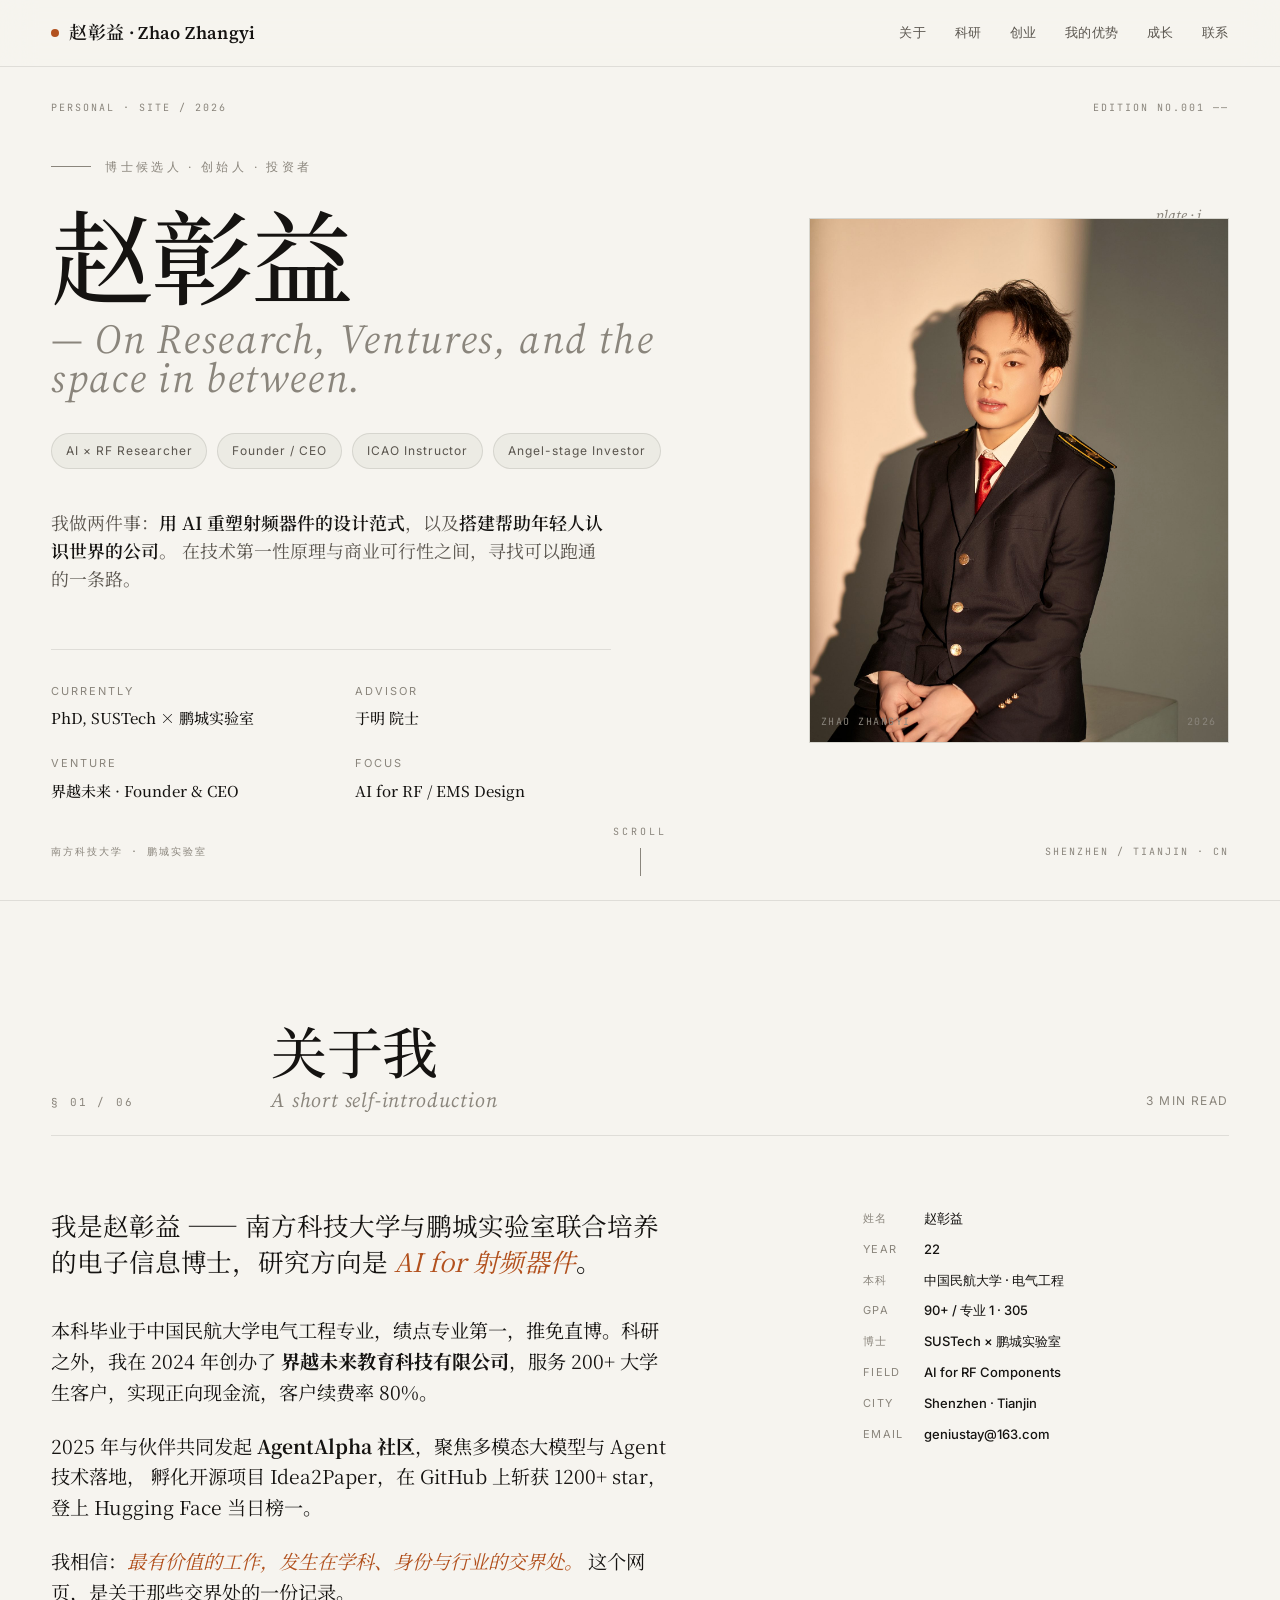
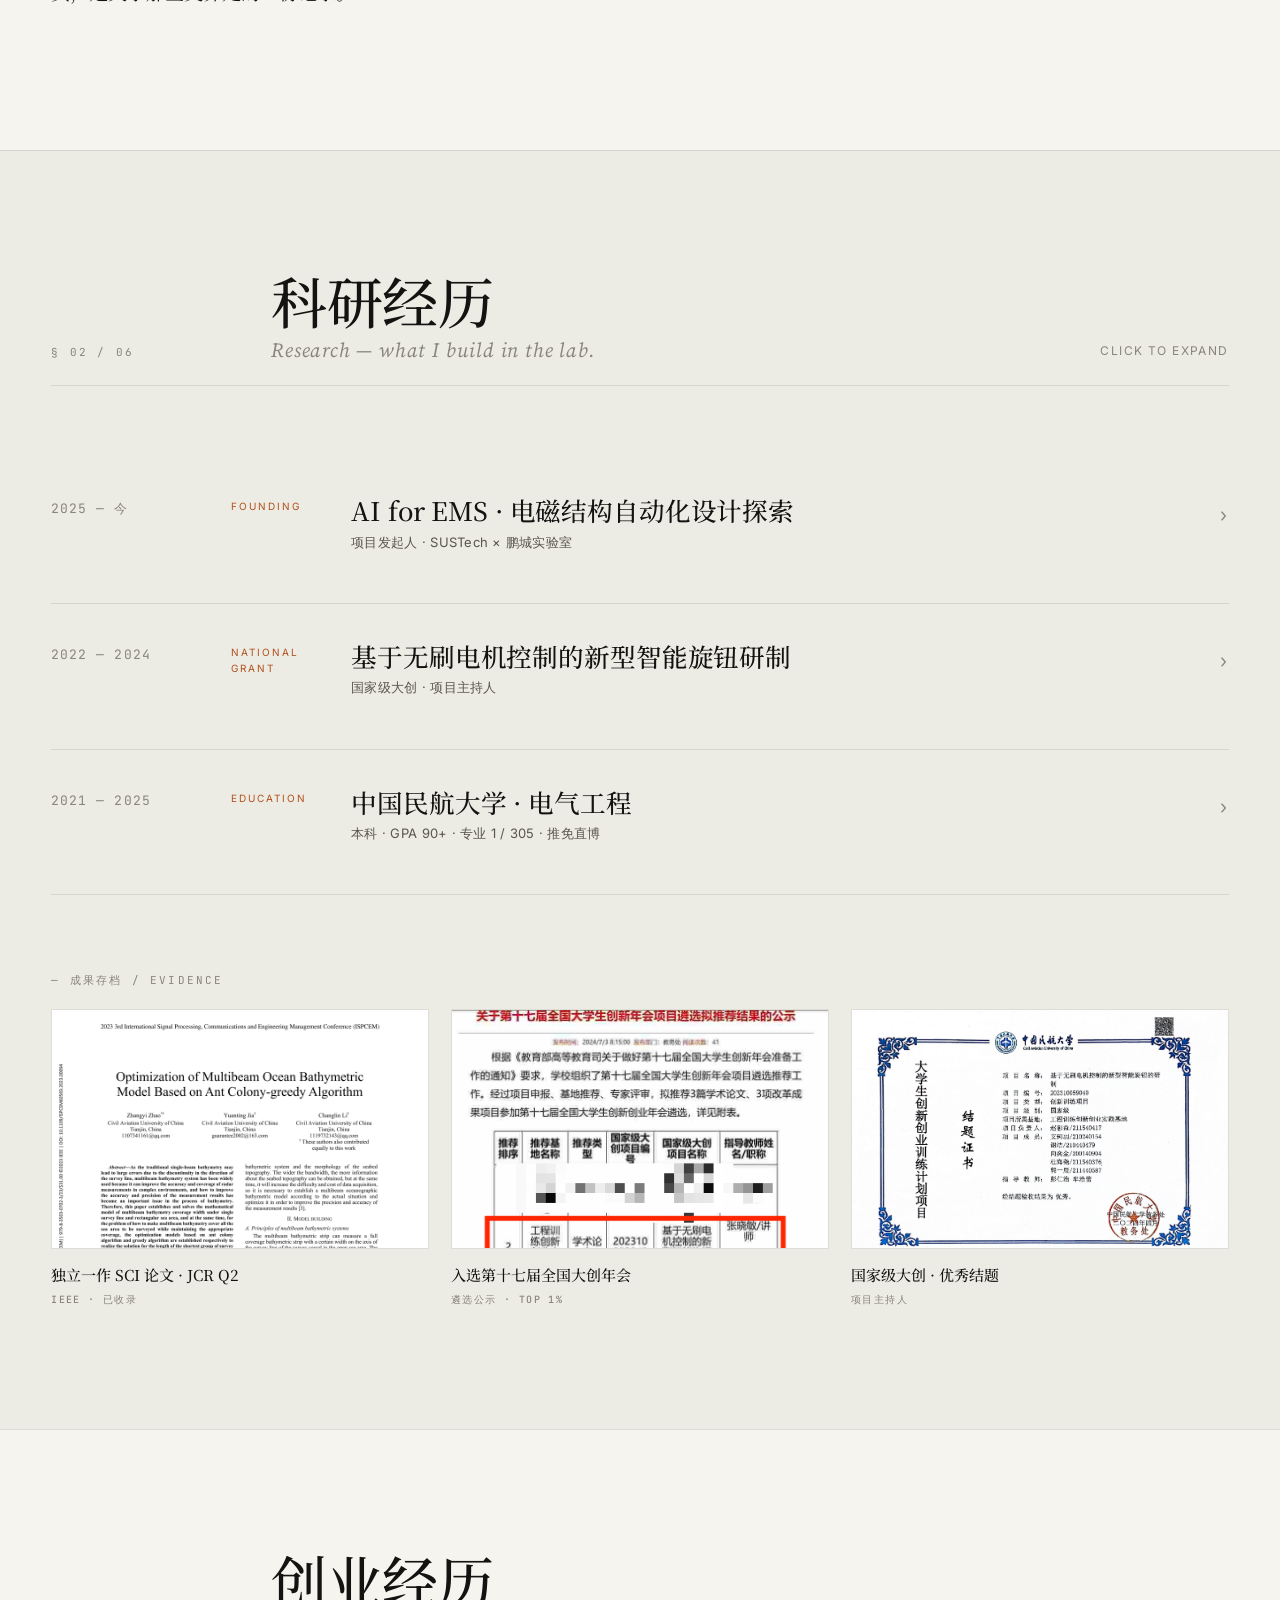
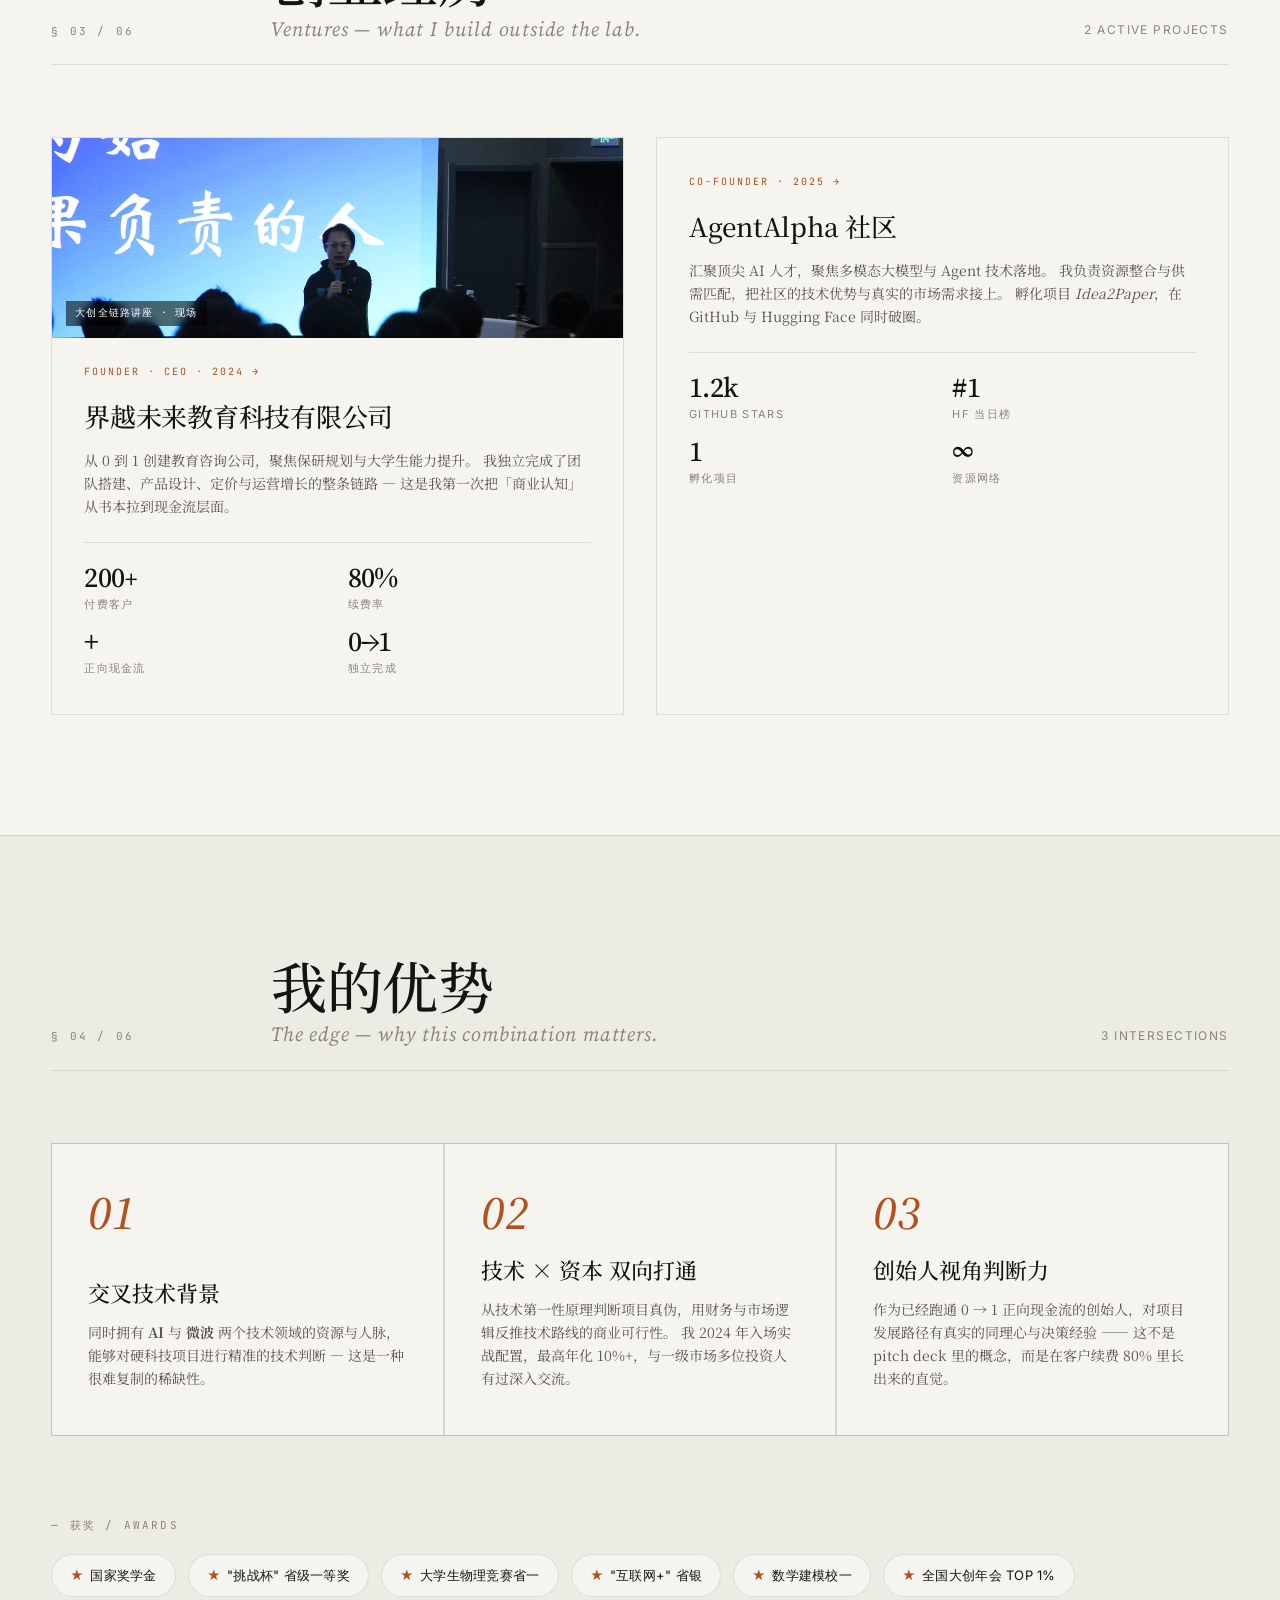
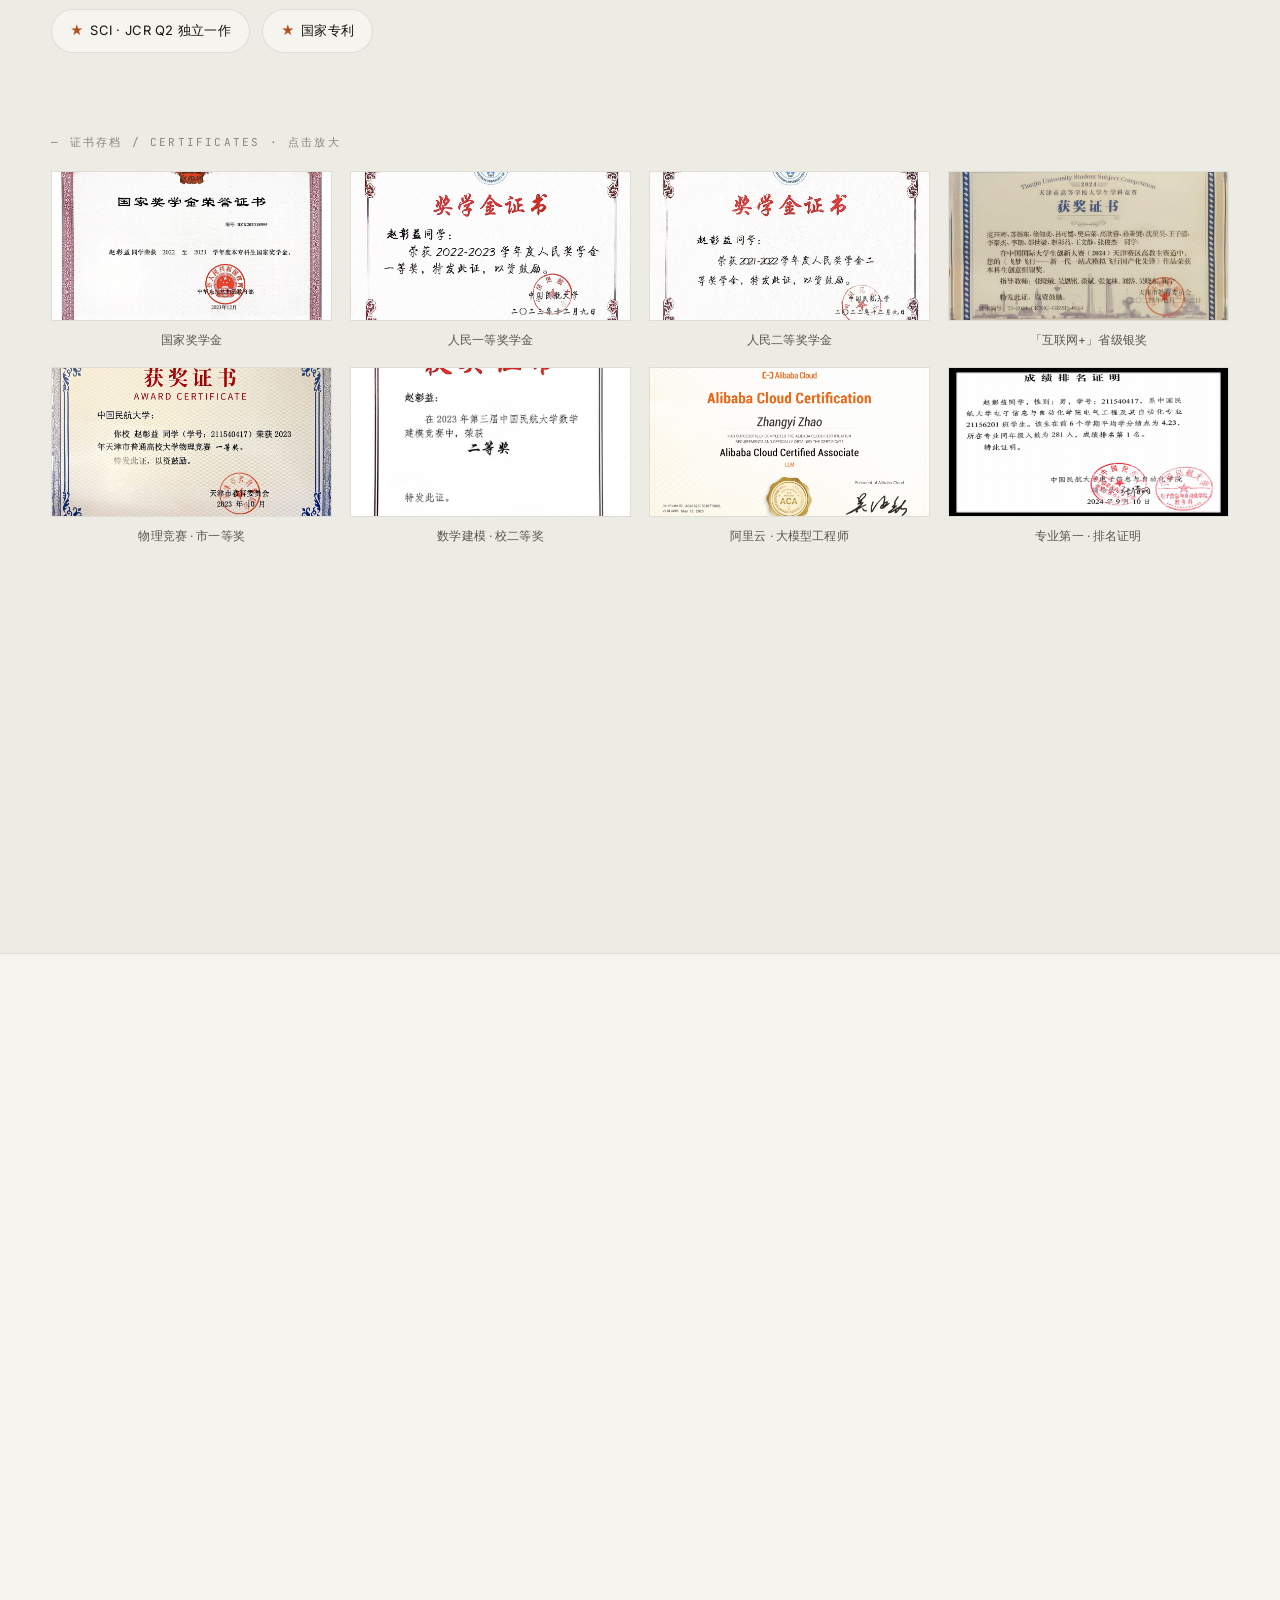
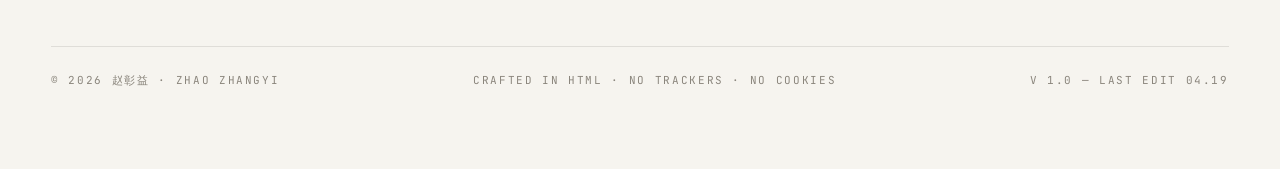
==== commit a1e8a669: "Display site image galleries" ====
--- a/index.html
+++ b/index.html
@@ -30,6 +30,7 @@
     <a href="#research" data-sec="research">科研</a>
     <a href="#ventures" data-sec="ventures">创业</a>
     <a href="#edge" data-sec="edge">我的优势</a>
+    <a href="#beyond" data-sec="beyond">成长</a>
     <a href="#contact" data-sec="contact">联系</a>
   </div>
 </nav>
@@ -81,25 +82,14 @@
     </div>
   </div>
 
-  <!-- Portrait placeholder (no real photo used — see note) -->
+  <!-- Portrait -->
   <div class="hero-portrait reveal">
     <span class="portrait-tag">plate · i</span>
     <div class="portrait-frame">
-      <svg class="portrait-svg" viewBox="0 0 400 500" xmlns="http://www.w3.org/2000/svg" preserveAspectRatio="xMidYMid slice" aria-hidden="true">
-        <defs>
-          <pattern id="stripes" width="8" height="8" patternUnits="userSpaceOnUse" patternTransform="rotate(45)">
-            <rect width="8" height="8" fill="var(--bg-2)"/>
-            <line x1="0" y1="0" x2="0" y2="8" stroke="var(--rule)" stroke-width="1"/>
-          </pattern>
-        </defs>
-        <rect width="400" height="500" fill="url(#stripes)"/>
-        <text x="200" y="240" text-anchor="middle" font-family="Source Serif 4, serif" font-style="italic" font-size="120" fill="var(--accent)" opacity="0.8">Z</text>
-        <text x="200" y="290" text-anchor="middle" font-family="JetBrains Mono, monospace" font-size="11" fill="var(--fg-3)" letter-spacing="4">— ZHAO —</text>
-        <text x="200" y="470" text-anchor="middle" font-family="JetBrains Mono, monospace" font-size="9" fill="var(--fg-3)" letter-spacing="3">[ PORTRAIT · PLACEHOLDER ]</text>
-      </svg>
+      <img class="portrait-img" src="assets/portrait.jpg" alt="赵彰益 肖像" width="880" height="1100" loading="eager" decoding="async">
     </div>
     <div class="portrait-label">
-      <span>F · 1.8 / 50mm</span>
+      <span>Zhao Zhangyi</span>
       <span>2026</span>
     </div>
   </div>
@@ -114,7 +104,7 @@
 <section class="block" id="about" data-screen-label="About">
   <div class="block-inner">
     <div class="section-head reveal">
-      <div class="section-num">§ 01 / 05</div>
+      <div class="section-num">§ 01 / 06</div>
       <h2 class="section-title">关于我<span class="en">A short self-introduction</span></h2>
       <div class="section-side">3 min read</div>
     </div>
@@ -158,7 +148,7 @@
 <section class="block" id="research" data-screen-label="Research">
   <div class="block-inner">
     <div class="section-head reveal">
-      <div class="section-num">§ 02 / 05</div>
+      <div class="section-num">§ 02 / 06</div>
       <h2 class="section-title">科研经历<span class="en">Research — what I build in the lab.</span></h2>
       <div class="section-side">Click to expand</div>
     </div>
@@ -214,6 +204,25 @@
         <div class="tl-arrow">›</div>
       </article>
     </div>
+
+    <!-- Research proof strip -->
+    <div class="proof reveal">
+      <div class="section-num" style="margin-bottom: 20px;">— 成果存档 / EVIDENCE</div>
+      <div class="proof-grid">
+        <figure class="proof-fig">
+          <img class="zoom" src="assets/research/paper.png" alt="独立一作 SCI/EI 论文" loading="lazy">
+          <figcaption>独立一作 SCI 论文 · JCR Q2<span>IEEE · 已收录</span></figcaption>
+        </figure>
+        <figure class="proof-fig">
+          <img class="zoom" src="assets/research/conf.png" alt="入选全国大学生创新年会" loading="lazy">
+          <figcaption>入选第十七届全国大创年会<span>遴选公示 · TOP 1%</span></figcaption>
+        </figure>
+        <figure class="proof-fig">
+          <img class="zoom" src="assets/research/thesis.jpg" alt="国家级大创优秀结题证书" loading="lazy">
+          <figcaption>国家级大创 · 优秀结题<span>项目主持人</span></figcaption>
+        </figure>
+      </div>
+    </div>
   </div>
 </section>
 
@@ -221,13 +230,17 @@
 <section class="block" id="ventures" data-screen-label="Ventures">
   <div class="block-inner">
     <div class="section-head reveal">
-      <div class="section-num">§ 03 / 05</div>
+      <div class="section-num">§ 03 / 06</div>
       <h2 class="section-title">创业经历<span class="en">Ventures — what I build outside the lab.</span></h2>
       <div class="section-side">2 active projects</div>
     </div>
 
     <div class="projects">
       <article class="project reveal">
+        <div class="project-photo">
+          <img class="zoom" src="assets/ventures/lecture.jpg" alt="界越未来 · 大创讲座现场" loading="lazy">
+          <span class="photo-cap">大创全链路讲座 · 现场</span>
+        </div>
         <div class="project-tag">FOUNDER · CEO · 2024 →</div>
         <h3>界越未来教育科技有限公司</h3>
         <p class="p-desc">
@@ -266,7 +279,7 @@
 <section class="block" id="edge" data-screen-label="Edge">
   <div class="block-inner">
     <div class="section-head reveal">
-      <div class="section-num">§ 04 / 05</div>
+      <div class="section-num">§ 04 / 06</div>
       <h2 class="section-title">我的优势<span class="en">The edge — why this combination matters.</span></h2>
       <div class="section-side">3 intersections</div>
     </div>
@@ -313,6 +326,21 @@
       </div>
     </div>
 
+    <!-- Certificate gallery -->
+    <div style="margin-top: 80px;">
+      <div class="section-num reveal" style="margin-bottom: 20px;">— 证书存档 / CERTIFICATES · 点击放大</div>
+      <div class="certs reveal">
+        <figure class="cert"><img class="zoom" src="assets/certs/c1.jpg" alt="国家奖学金" loading="lazy"><figcaption>国家奖学金</figcaption></figure>
+        <figure class="cert"><img class="zoom" src="assets/certs/c2.jpg" alt="人民一等奖学金" loading="lazy"><figcaption>人民一等奖学金</figcaption></figure>
+        <figure class="cert"><img class="zoom" src="assets/certs/c3.jpg" alt="人民二等奖学金" loading="lazy"><figcaption>人民二等奖学金</figcaption></figure>
+        <figure class="cert"><img class="zoom" src="assets/certs/c4.jpg" alt="互联网+ 省级银奖" loading="lazy"><figcaption>「互联网+」省级银奖</figcaption></figure>
+        <figure class="cert"><img class="zoom" src="assets/certs/c5.jpg" alt="大学生物理竞赛 市级一等奖" loading="lazy"><figcaption>物理竞赛 · 市一等奖</figcaption></figure>
+        <figure class="cert"><img class="zoom" src="assets/certs/c6.jpg" alt="数学建模竞赛 校级二等奖" loading="lazy"><figcaption>数学建模 · 校二等奖</figcaption></figure>
+        <figure class="cert"><img class="zoom" src="assets/certs/c7.jpg" alt="阿里云大模型工程师认证" loading="lazy"><figcaption>阿里云 · 大模型工程师</figcaption></figure>
+        <figure class="cert"><img class="zoom" src="assets/certs/c8.jpg" alt="专业排名第一证明" loading="lazy"><figcaption>专业第一 · 排名证明</figcaption></figure>
+      </div>
+    </div>
+
     <!-- Cross-cultural -->
     <div style="margin-top: 80px;" class="reveal">
       <div class="section-num" style="margin-bottom: 20px;">— 跨界 / OUTSIDE TECH</div>
@@ -334,11 +362,42 @@
   </div>
 </section>
 
+<!-- BEYOND / PR -->
+<section class="block" id="beyond" data-screen-label="Beyond">
+  <div class="block-inner">
+    <div class="section-head reveal">
+      <div class="section-num">§ 05 / 06</div>
+      <h2 class="section-title">课题之外<span class="en">Beyond the lab — teaching, language, giving back.</span></h2>
+      <div class="section-side">6 photographs</div>
+    </div>
+
+    <p class="beyond-lead reveal">
+      实验室之外，我把时间放在两件事上 —— <span class="accent">到山里支教</span>，和<span class="accent">站上国际场合做双语沟通</span>。
+      它们不写进论文，却实实在在地塑造了我看世界的方式。
+    </p>
+
+    <div class="gallery reveal">
+      <figure class="ph wide"><img class="zoom" src="assets/gallery/g1.jpg" alt="乡村课堂支教" loading="lazy">
+        <figcaption><b>乡村课堂</b>贵州镇远 · 小学数学支教</figcaption></figure>
+      <figure class="ph"><img class="zoom" src="assets/gallery/g3.jpg" alt="支教夏令营" loading="lazy">
+        <figcaption><b>支教夏令营</b>「山外天地，大有可为」</figcaption></figure>
+      <figure class="ph"><img class="zoom" src="assets/gallery/g2.jpg" alt="田间" loading="lazy">
+        <figcaption><b>田间</b>春晖社支教 · 镇远</figcaption></figure>
+      <figure class="ph"><img class="zoom" src="assets/gallery/g4.jpg" alt="上海模拟联合国大会" loading="lazy">
+        <figcaption><b>上海模联</b>2023 上海模拟联合国大会</figcaption></figure>
+      <figure class="ph"><img class="zoom" src="assets/gallery/g5.jpg" alt="国际民航交流授课" loading="lazy">
+        <figcaption><b>国际交流</b>国际民航人才 · 双语授课</figcaption></figure>
+      <figure class="ph wide"><img class="zoom" src="assets/gallery/g6.jpg" alt="直升机博览会双语播报" loading="lazy">
+        <figcaption><b>双语播报</b>直升机博览会 · 现场播报员</figcaption></figure>
+    </div>
+  </div>
+</section>
+
 <!-- CONTACT -->
 <section class="contact" id="contact" data-screen-label="Contact">
   <div class="contact-inner">
     <div class="reveal">
-      <div class="section-num" style="margin-bottom: 24px;">§ 05 / 05 — 保持联系</div>
+      <div class="section-num" style="margin-bottom: 24px;">§ 06 / 06 — 保持联系</div>
       <h2>让我们<br/>聊聊。<span class="en">Research, co-founding, or just a good idea.</span></h2>
       <p style="color: var(--fg-2); max-width: 520px; font-size: 16px; line-height: 1.7;">
         如果你在做 AI × 硬科技方向的创业、科研合作、或只是想认识一个相似的人 ——
@@ -434,6 +493,13 @@
 }/*EDITMODE-END*/;
 </script>
 
+<!-- LIGHTBOX -->
+<div class="lightbox" id="lightbox" aria-hidden="true">
+  <button class="lb-close" aria-label="关闭">×</button>
+  <img class="lb-img" src="" alt="">
+  <div class="lb-cap"></div>
+</div>
+
 <script src="app.js"></script>
 </body>
 </html>
--- a/styles.css
+++ b/styles.css
@@ -985,3 +985,209 @@
   }
   .reveal { opacity: 1; transform: none; }
 }
+
+/* =========================================================
+   PHOTO COMPONENTS — material integration
+   ========================================================= */
+
+/* Hero portrait (real photo) */
+.portrait-img {
+  width: 100%; height: 100%;
+  object-fit: cover;
+  object-position: center 18%;
+  filter: saturate(0.94) contrast(1.02);
+  transition: filter 0.5s ease, transform 0.6s cubic-bezier(.2,.6,.2,1);
+}
+.hero-portrait:hover .portrait-img {
+  filter: saturate(1) contrast(1.04);
+  transform: scale(1.02);
+}
+
+/* zoomable images */
+.zoom { cursor: zoom-in; }
+
+/* Research — proof strip */
+.proof { margin-top: 76px; }
+.proof-grid {
+  display: grid;
+  grid-template-columns: 1fr;
+  gap: 22px;
+}
+@media (min-width: 720px) {
+  .proof-grid { grid-template-columns: repeat(3, 1fr); }
+}
+.proof-fig { margin: 0; }
+.proof-fig img {
+  width: 100%; height: 240px;
+  object-fit: cover; object-position: center top;
+  border: 1px solid var(--rule);
+  background: var(--bg);
+  transition: border-color 0.3s, transform 0.3s;
+}
+.proof-fig img:hover { border-color: var(--accent); transform: translateY(-3px); }
+.proof-fig figcaption {
+  font-family: var(--cjk-serif);
+  font-size: 15px;
+  font-weight: 500;
+  color: var(--fg);
+  margin-top: 14px;
+}
+.proof-fig figcaption span {
+  display: block;
+  font-family: var(--mono);
+  font-size: 10px;
+  letter-spacing: 0.14em;
+  text-transform: uppercase;
+  color: var(--fg-3);
+  margin-top: 4px;
+}
+
+/* Ventures — project card photo banner */
+.project-photo {
+  margin: -36px -32px 26px;
+  position: relative;
+  overflow: hidden;
+}
+.project-photo img {
+  width: 100%; height: 200px;
+  object-fit: cover; object-position: center 38%;
+  transition: transform 0.6s cubic-bezier(.2,.6,.2,1);
+}
+.project:hover .project-photo img { transform: scale(1.04); }
+.photo-cap {
+  position: absolute;
+  left: 14px; bottom: 12px;
+  font-family: var(--mono);
+  font-size: 10px;
+  letter-spacing: 0.12em;
+  text-transform: uppercase;
+  color: #fff;
+  background: rgba(0,0,0,0.55);
+  padding: 4px 9px;
+  -webkit-backdrop-filter: blur(4px);
+  backdrop-filter: blur(4px);
+}
+
+/* Edge — certificate gallery */
+.certs {
+  display: grid;
+  grid-template-columns: repeat(2, 1fr);
+  gap: 18px;
+}
+@media (min-width: 720px) {
+  .certs { grid-template-columns: repeat(4, 1fr); }
+}
+.cert { margin: 0; }
+.cert img {
+  width: 100%; height: 150px;
+  object-fit: cover; object-position: center;
+  border: 1px solid var(--rule);
+  background: var(--bg);
+  transition: border-color 0.3s, transform 0.3s;
+}
+.cert img:hover { border-color: var(--accent); transform: translateY(-3px); }
+.cert figcaption {
+  font-family: var(--sans);
+  font-size: 12px;
+  color: var(--fg-2);
+  margin-top: 9px;
+  text-align: center;
+  letter-spacing: 0.01em;
+}
+html[data-theme="terminal"] .cert figcaption { font-family: var(--mono); }
+
+/* Beyond — lead + photo gallery */
+.beyond-lead {
+  font-family: var(--cjk-serif);
+  font-size: clamp(18px, 1.8vw, 25px);
+  line-height: 1.6;
+  max-width: 760px;
+  margin: 0 0 52px;
+  color: var(--fg);
+}
+.beyond-lead .accent { color: var(--accent); font-style: italic; }
+html[data-theme="terminal"] .beyond-lead .accent { font-style: normal; }
+
+.gallery {
+  display: grid;
+  grid-template-columns: 1fr;
+  gap: 16px;
+}
+@media (min-width: 640px) {
+  .gallery { grid-template-columns: repeat(2, 1fr); }
+}
+@media (min-width: 920px) {
+  .gallery { grid-template-columns: repeat(3, 1fr); }
+}
+.ph {
+  margin: 0;
+  position: relative;
+  overflow: hidden;
+  border: 1px solid var(--rule);
+}
+@media (min-width: 920px) {
+  .ph.wide { grid-column: span 2; }
+}
+.ph img {
+  width: 100%; height: 290px;
+  object-fit: cover;
+  display: block;
+  transition: transform 0.7s cubic-bezier(.2,.6,.2,1);
+}
+.ph:hover img { transform: scale(1.05); }
+.ph figcaption {
+  position: absolute;
+  left: 0; right: 0; bottom: 0;
+  padding: 40px 18px 15px;
+  font-family: var(--sans);
+  font-size: 13px;
+  color: rgba(255,255,255,0.82);
+  background: linear-gradient(transparent, rgba(0,0,0,0.8));
+  display: flex; flex-direction: column; gap: 3px;
+}
+html[data-theme="terminal"] .ph figcaption { font-family: var(--mono); }
+.ph figcaption b {
+  font-family: var(--cjk-serif);
+  font-size: 17px;
+  font-weight: 600;
+  color: #fff;
+}
+
+/* Lightbox */
+.lightbox {
+  position: fixed; inset: 0;
+  z-index: 200;
+  background: rgba(10,9,8,0.95);
+  display: none;
+  align-items: center; justify-content: center;
+  padding: 40px;
+  cursor: zoom-out;
+  -webkit-backdrop-filter: blur(6px);
+  backdrop-filter: blur(6px);
+}
+.lightbox.show { display: flex; }
+.lb-img {
+  max-width: 92vw; max-height: 84vh;
+  object-fit: contain;
+  box-shadow: 0 30px 90px rgba(0,0,0,0.6);
+}
+.lb-cap {
+  position: absolute;
+  bottom: 26px; left: 0; right: 0;
+  text-align: center;
+  font-family: var(--mono);
+  font-size: 12px;
+  letter-spacing: 0.1em;
+  color: rgba(255,255,255,0.65);
+}
+.lb-close {
+  position: absolute;
+  top: 22px; right: 28px;
+  width: 44px; height: 44px;
+  background: none;
+  border: 1px solid rgba(255,255,255,0.3);
+  color: #fff; font-size: 24px;
+  cursor: pointer;
+  transition: background 0.2s;
+}
+.lb-close:hover { background: rgba(255,255,255,0.15); }
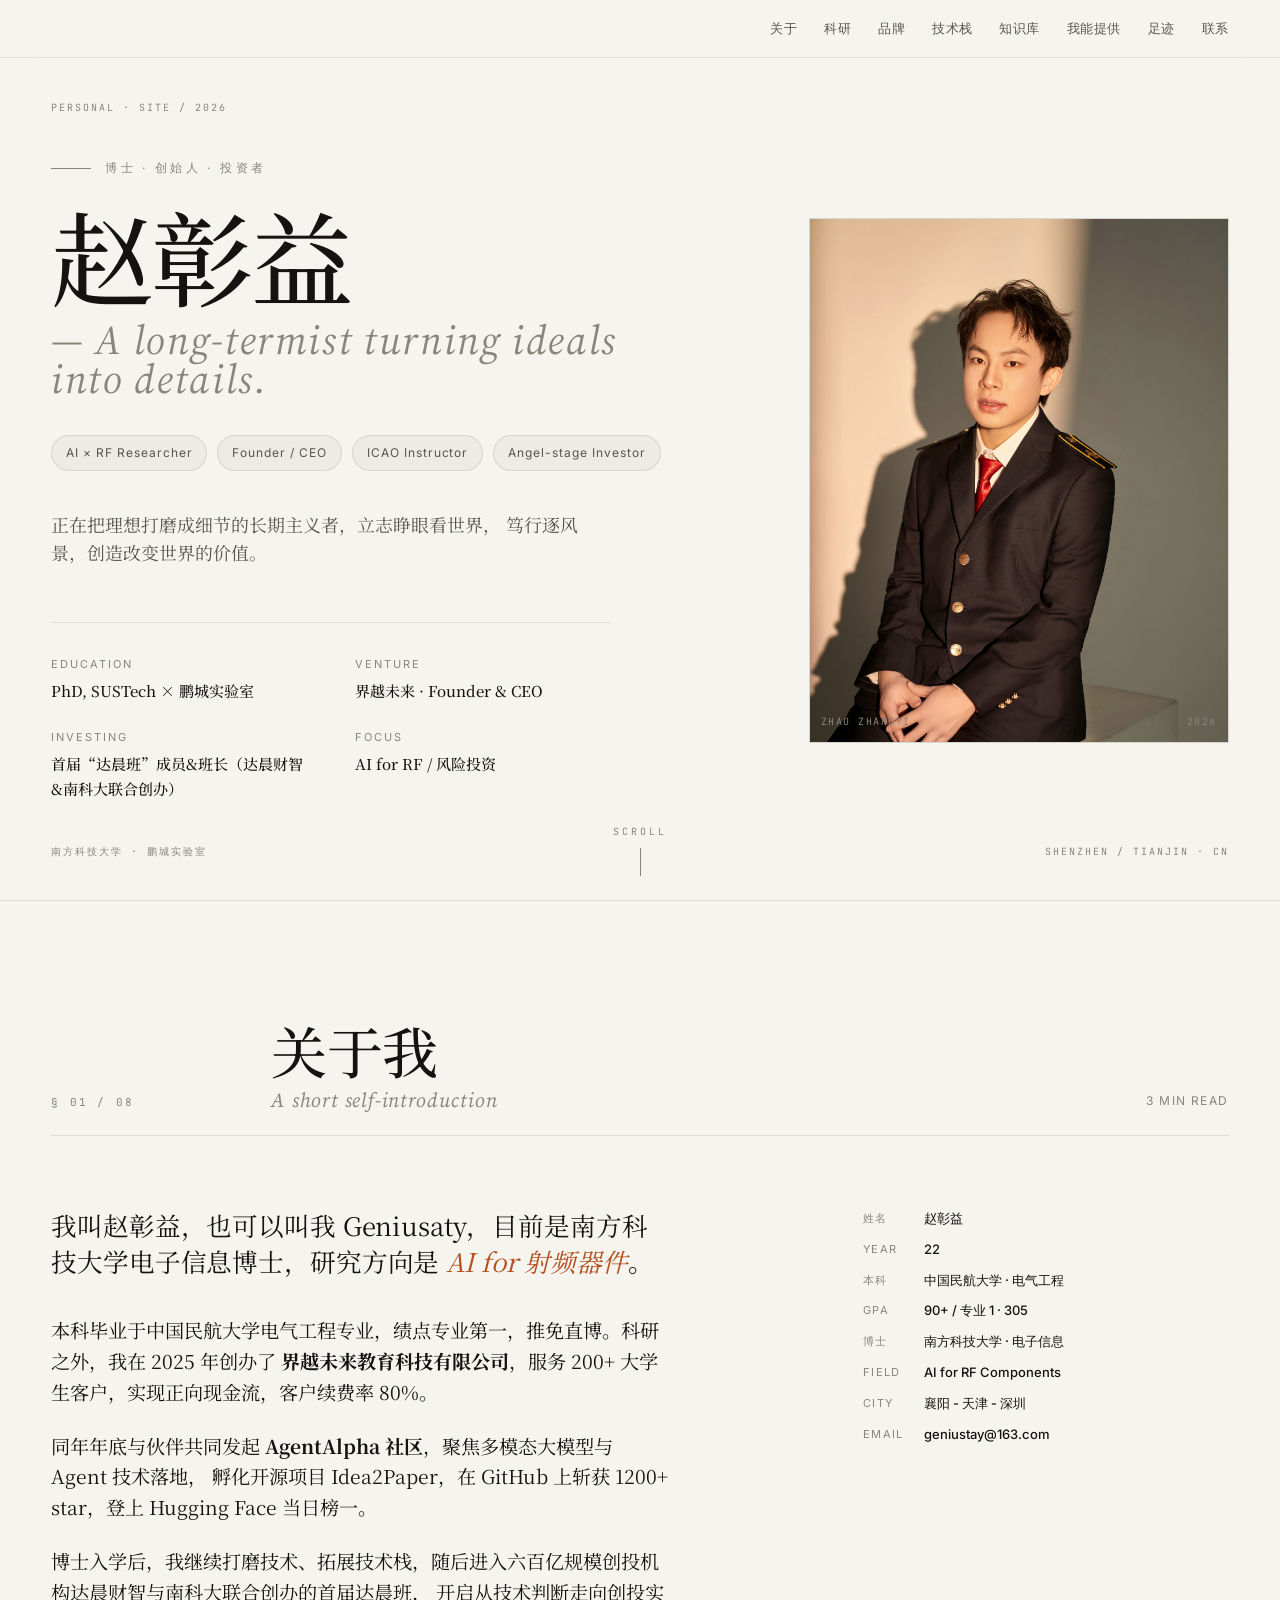
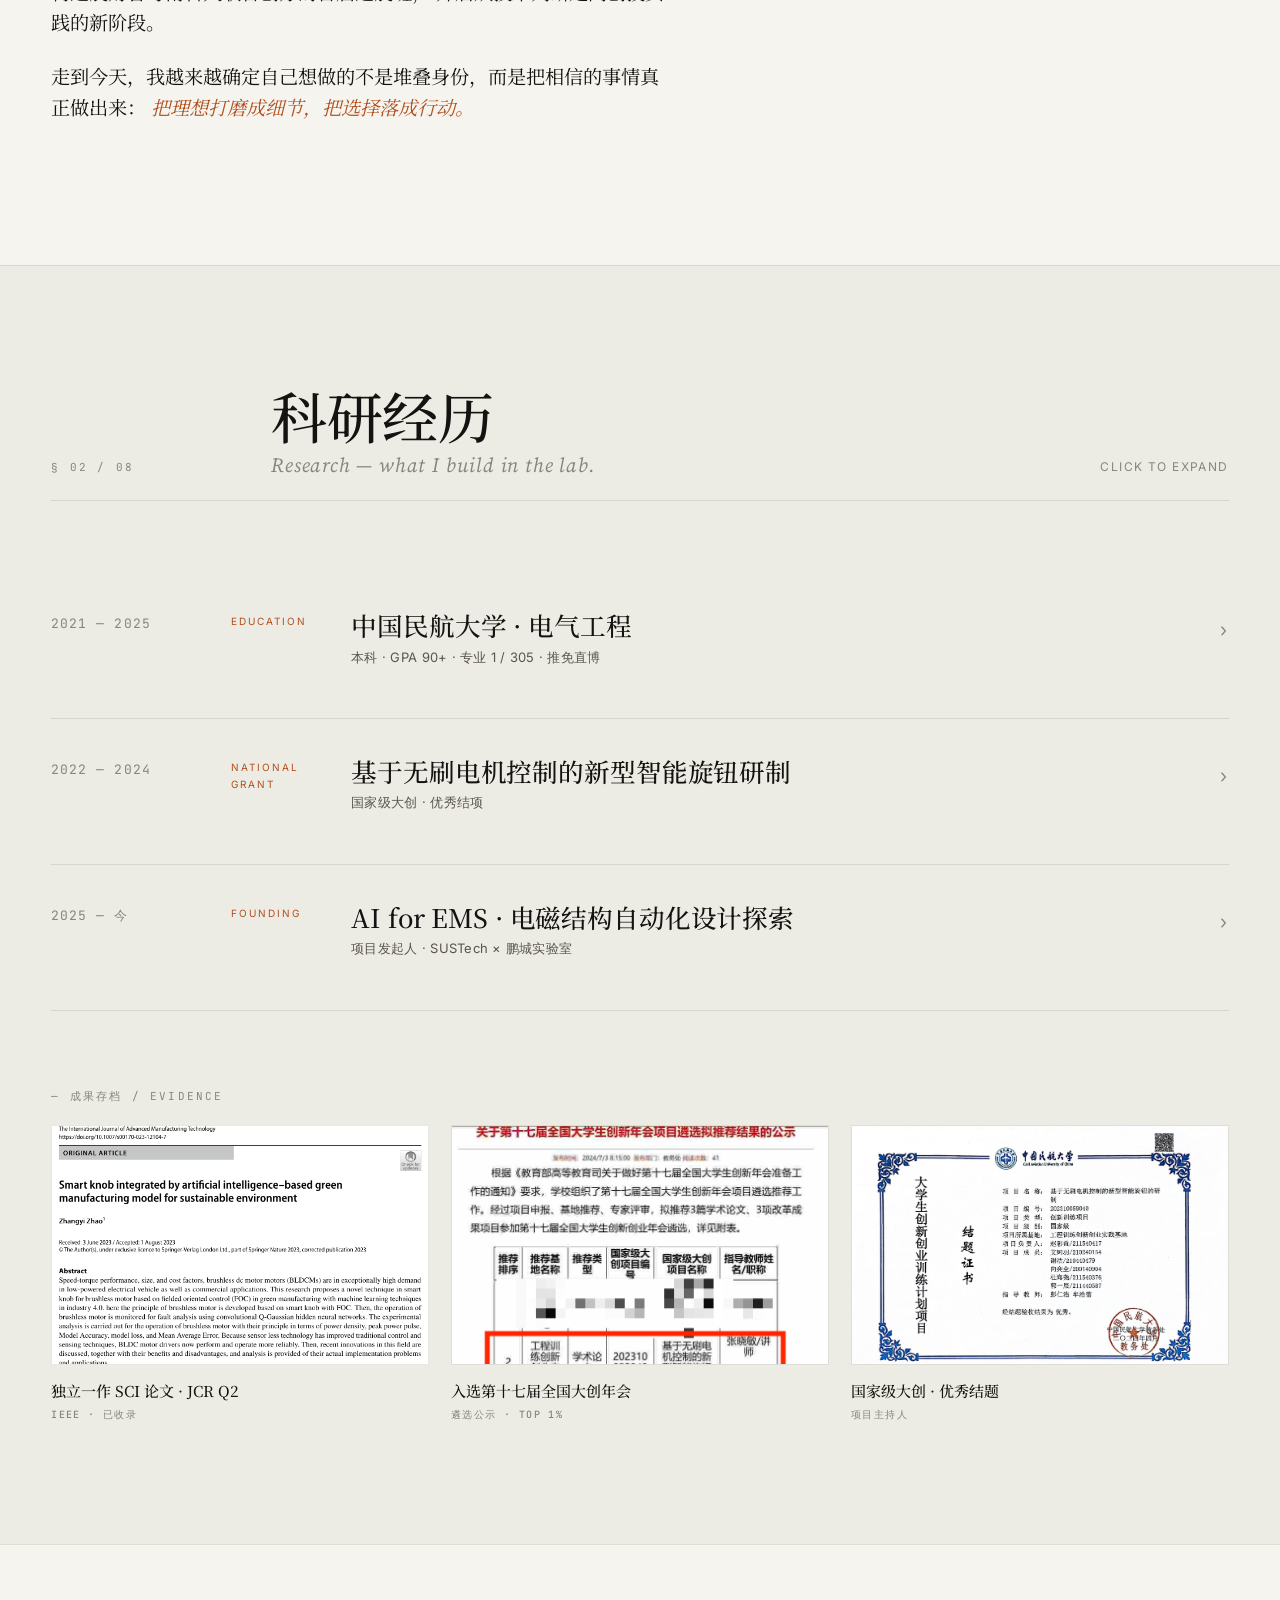
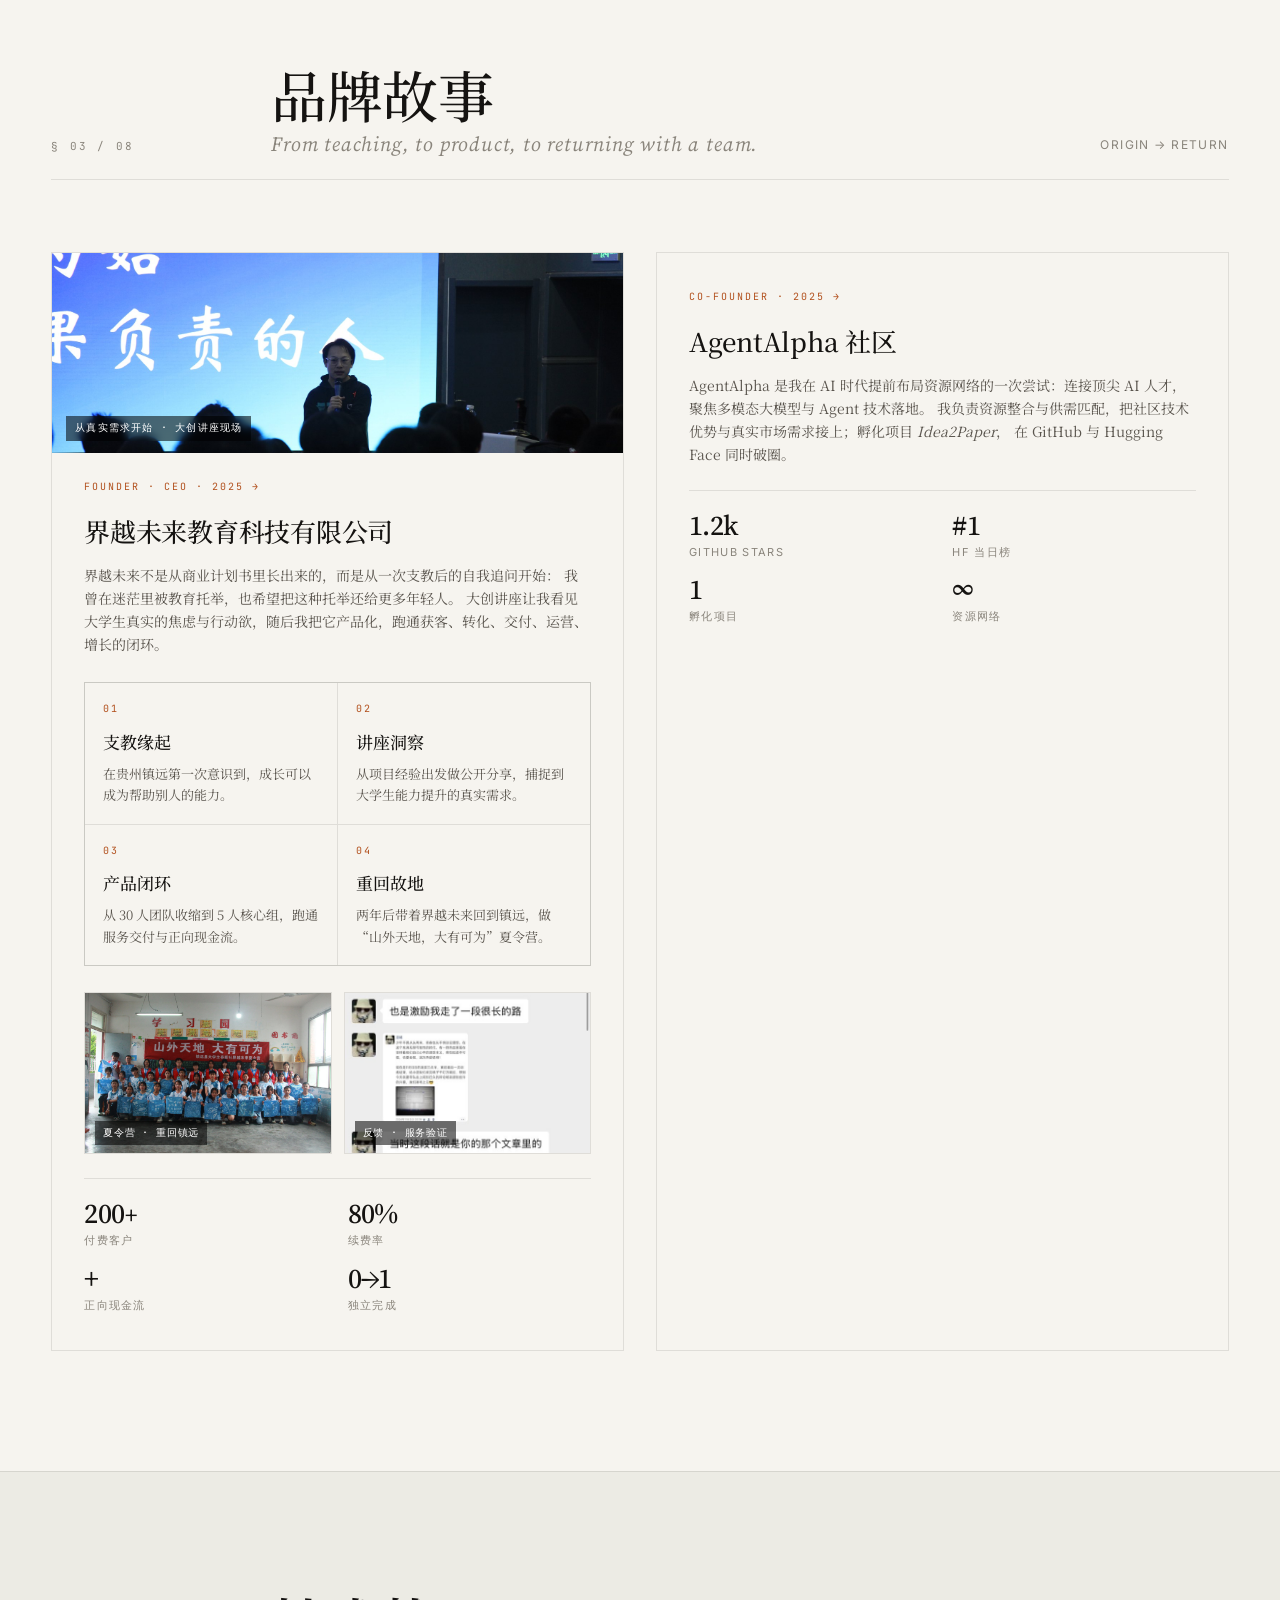
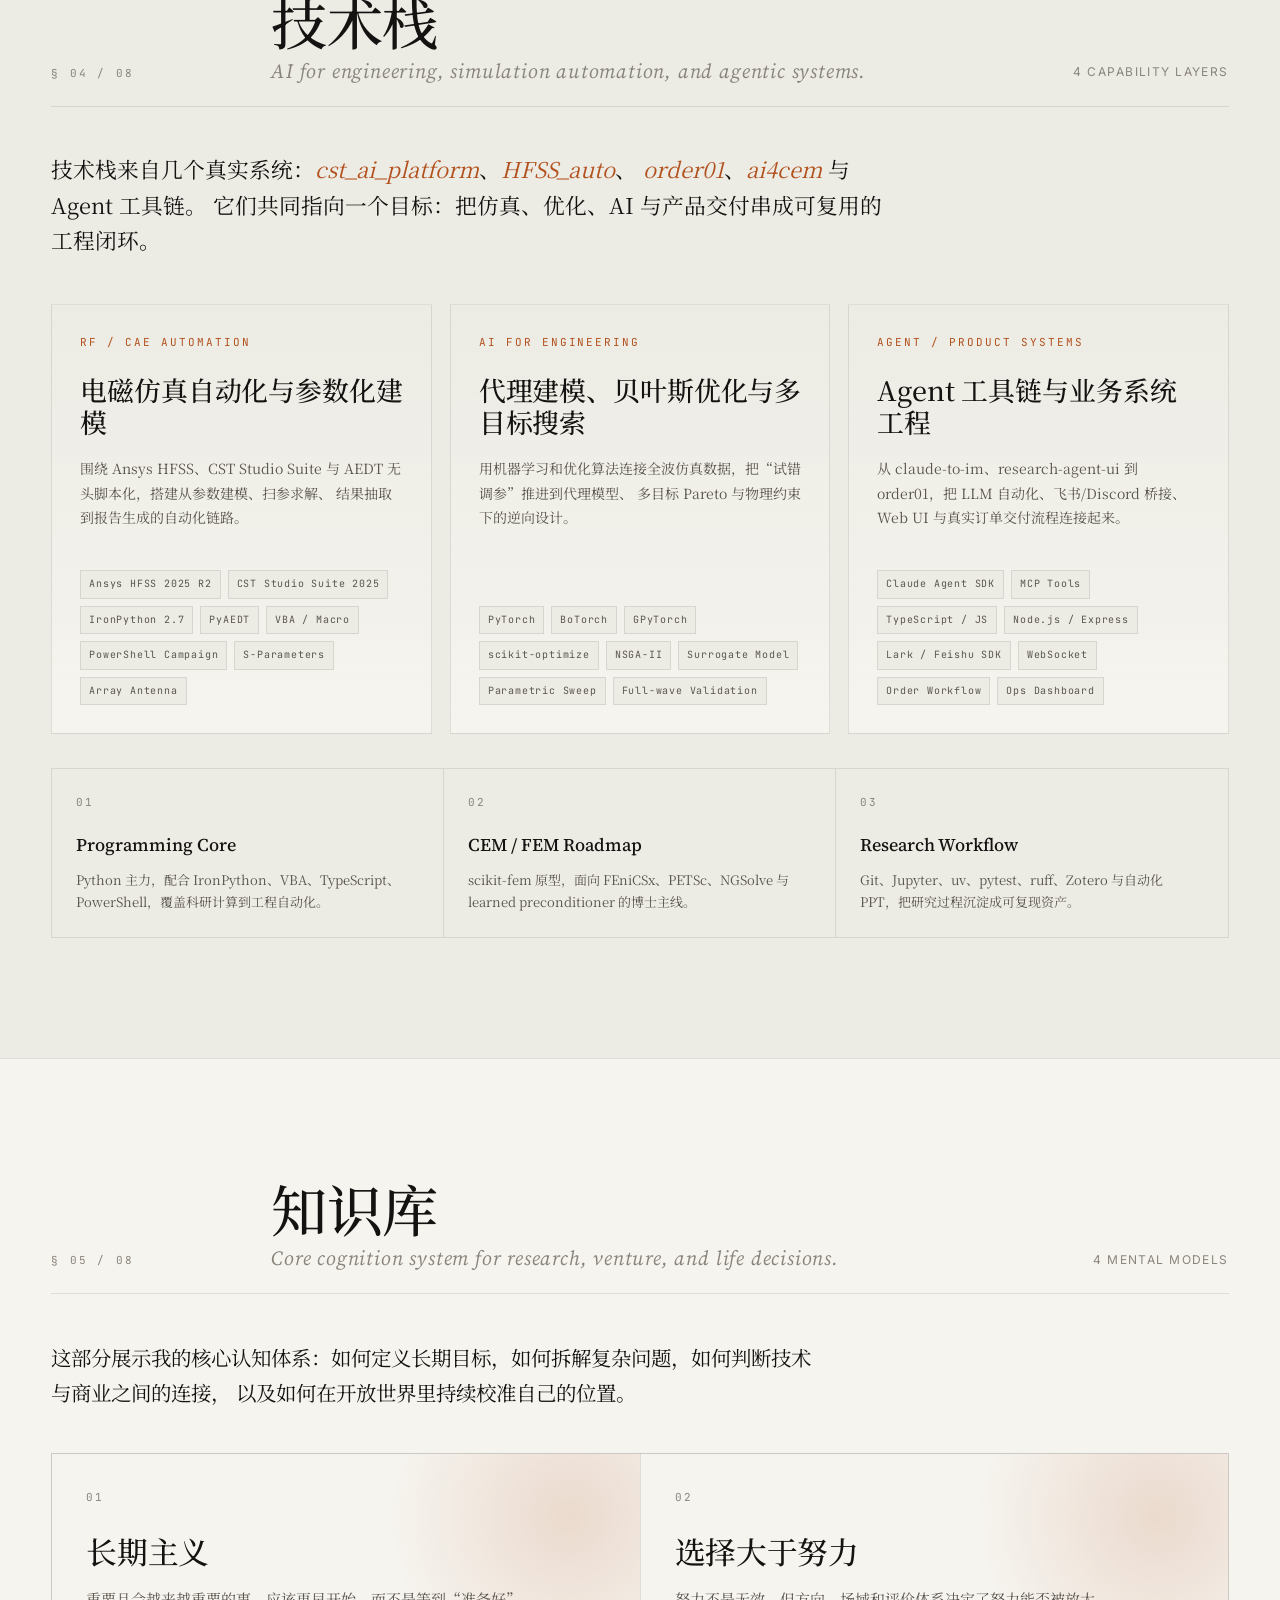
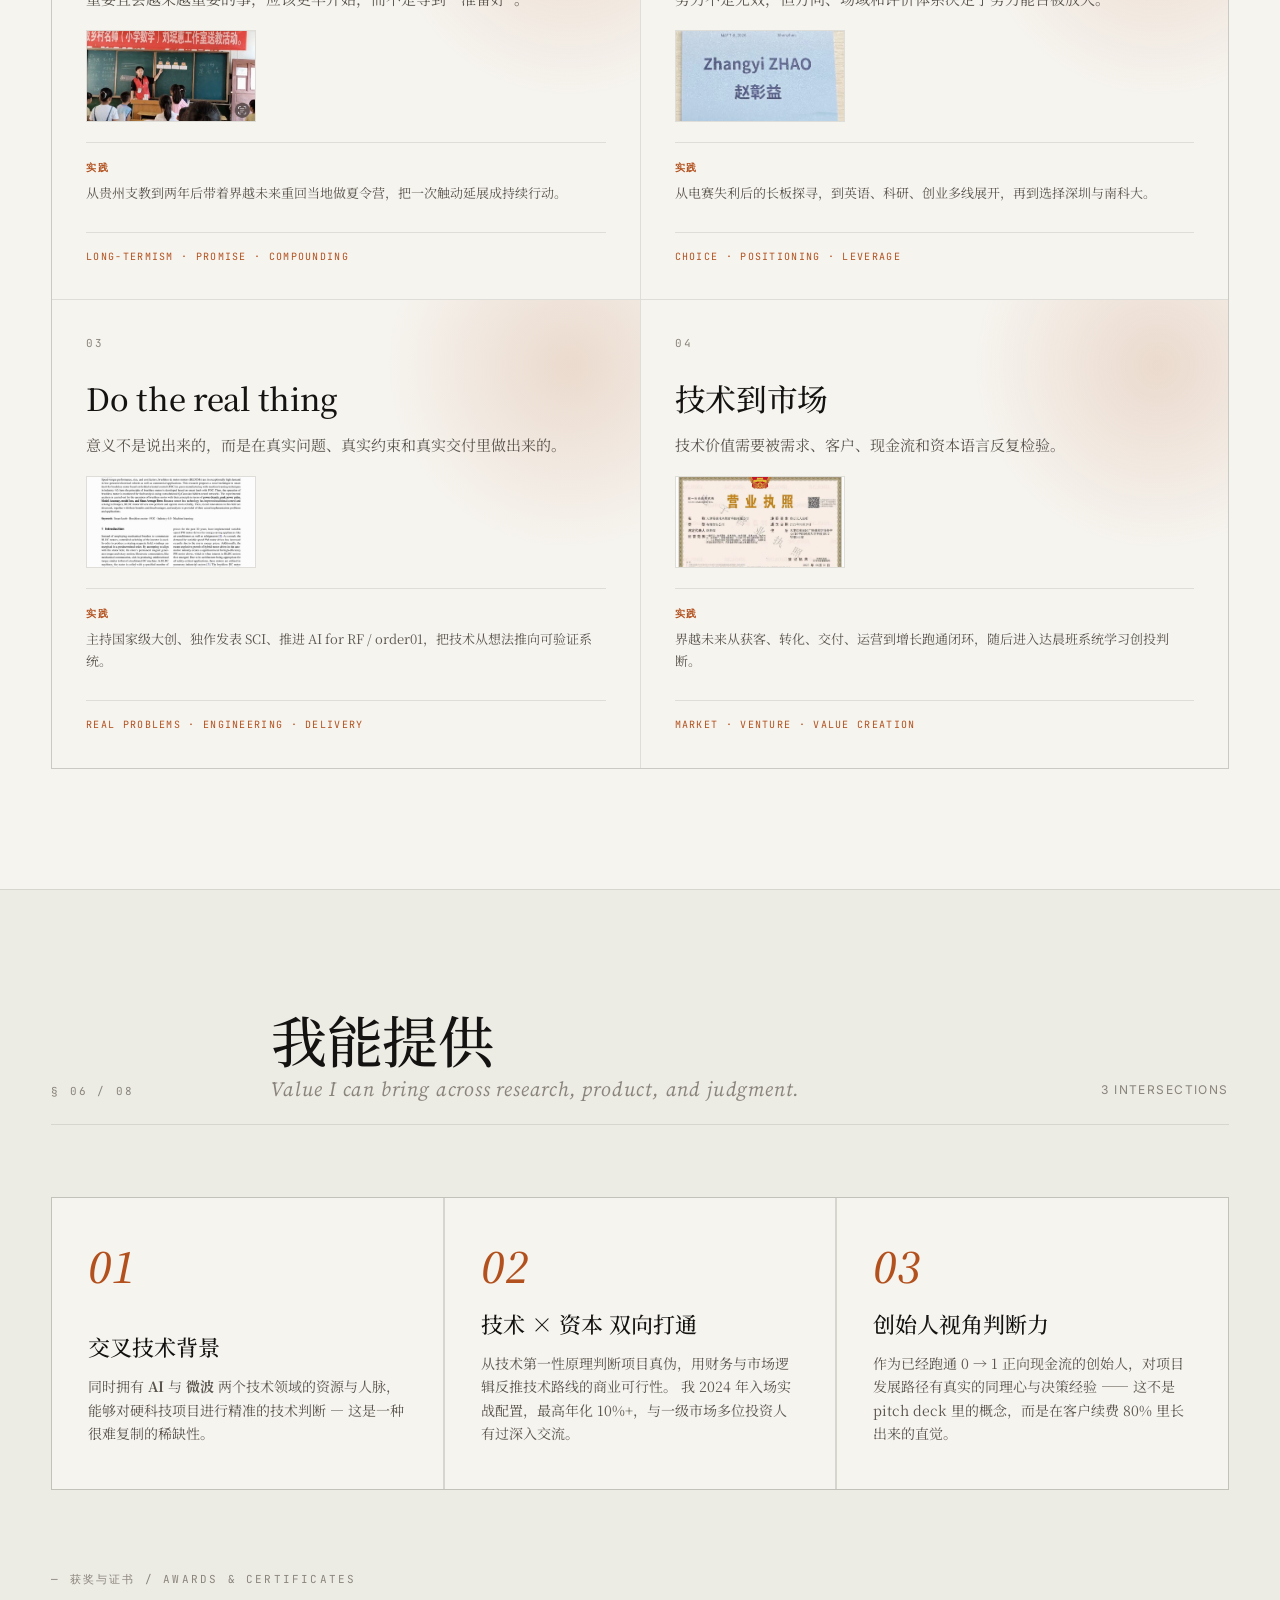
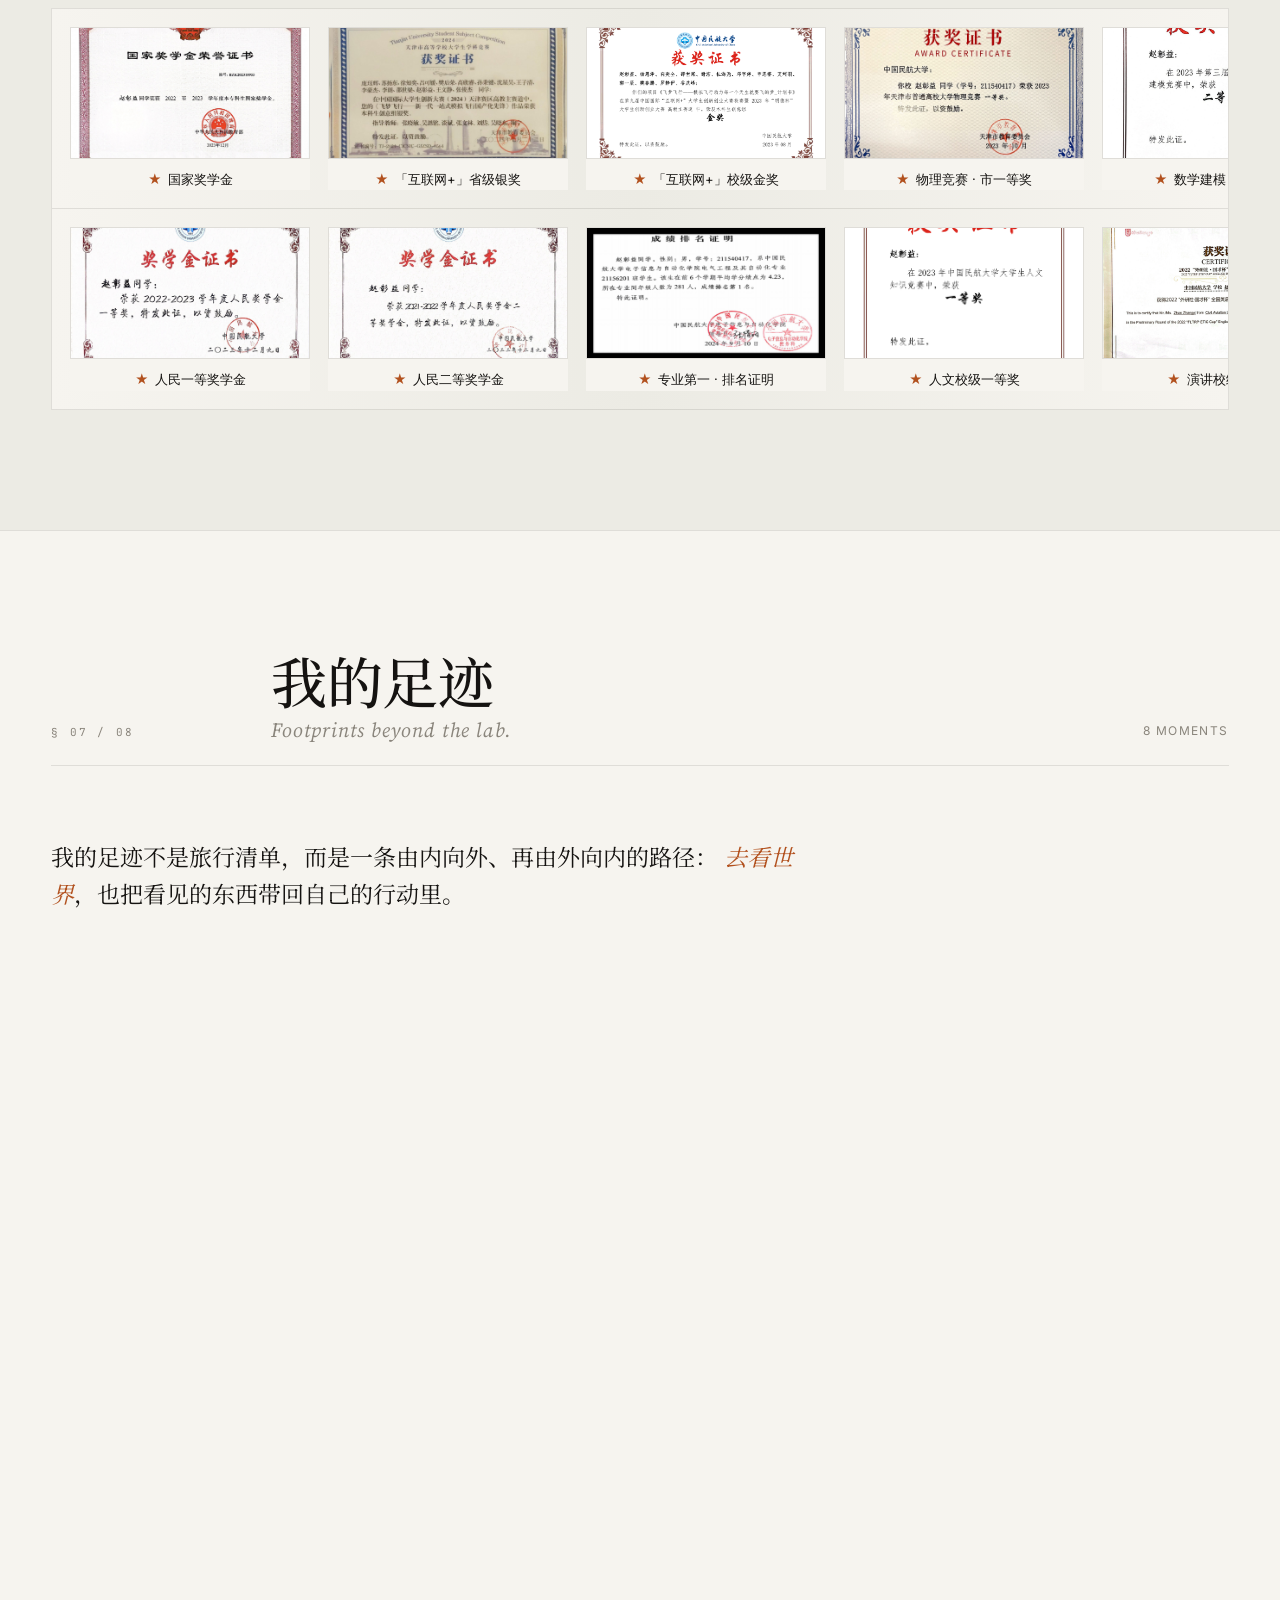
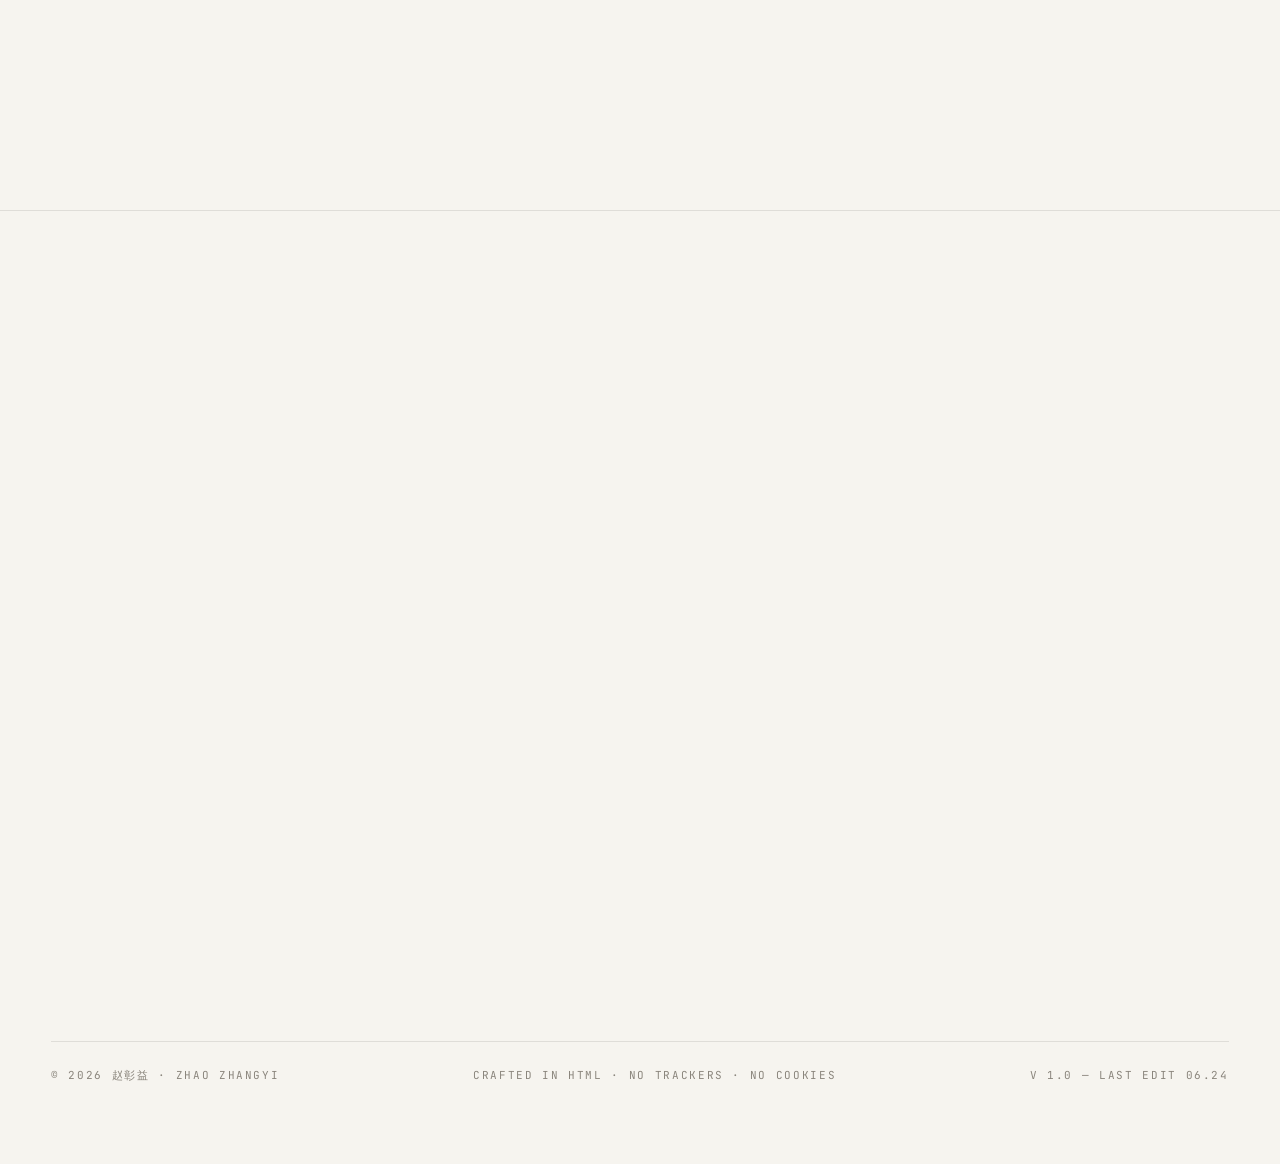
==== commit d58ada06: "更新个人网站最新版内容" ====
--- a/index.html
+++ b/index.html
@@ -7,7 +7,7 @@
 <link rel="preconnect" href="https://fonts.googleapis.com">
 <link rel="preconnect" href="https://fonts.gstatic.com" crossorigin>
 <link href="https://fonts.googleapis.com/css2?family=Source+Serif+4:ital,wght@0,400;0,500;0,600;1,400;1,500&family=Noto+Serif+SC:wght@400;500;600;700&family=Noto+Sans+SC:wght@400;500;600&family=Inter:wght@400;500;600&family=JetBrains+Mono:wght@400;500&display=swap" rel="stylesheet">
-<link rel="stylesheet" href="styles.css">
+<link rel="stylesheet" href="styles.css?v=20260624-1">
 
 <template id="__bundler_thumbnail" data-bg-color="#f6f4ef">
   <svg viewBox="0 0 1200 800" xmlns="http://www.w3.org/2000/svg">
@@ -24,13 +24,14 @@
 
 <!-- NAV -->
 <nav class="nav">
-  <div class="nav-brand"><span class="dot"></span> 赵彰益 · Zhao Zhangyi</div>
   <div class="nav-links">
     <a href="#about" data-sec="about">关于</a>
     <a href="#research" data-sec="research">科研</a>
-    <a href="#ventures" data-sec="ventures">创业</a>
-    <a href="#edge" data-sec="edge">我的优势</a>
-    <a href="#beyond" data-sec="beyond">成长</a>
+    <a href="#ventures" data-sec="ventures">品牌</a>
+    <a href="#stack" data-sec="stack">技术栈</a>
+    <a href="#knowledge" data-sec="knowledge">知识库</a>
+    <a href="#edge" data-sec="edge">我能提供</a>
+    <a href="#beyond" data-sec="beyond">足迹</a>
     <a href="#contact" data-sec="contact">联系</a>
   </div>
 </nav>
@@ -39,15 +40,14 @@
 <header class="hero" data-screen-label="Hero">
   <div class="hero-marks">
     <div class="mark tl">PERSONAL · SITE / 2026</div>
-    <div class="mark tr">EDITION No.001 ——</div>
     <div class="mark bl">南方科技大学 · 鹏城实验室</div>
     <div class="mark br">Shenzhen / Tianjin · CN</div>
   </div>
 
   <div class="hero-text">
-    <div class="hero-eyebrow">博士候选人 · 创始人 · 投资者</div>
+    <div class="hero-eyebrow">博士 · 创始人 · 投资者</div>
     <h1>
-      赵彰益<span class="en">— On Research, Ventures, and the space in between.</span>
+      赵彰益<span class="en">— A long-termist turning ideals into details.</span>
     </h1>
 
     <div class="hero-roles">
@@ -58,35 +58,34 @@
     </div>
 
     <p class="hero-tagline">
-      我做两件事：<strong>用 AI 重塑射频器件的设计范式</strong>，以及<strong>搭建帮助年轻人认识世界的公司</strong>。
-      在技术第一性原理与商业可行性之间，寻找可以跑通的一条路。
+      正在把理想打磨成细节的长期主义者，立志睁眼看世界，
+      笃行逐风景，创造改变世界的价值。
     </p>
 
     <div class="hero-meta">
       <div class="meta-item">
-        <div class="meta-label">Currently</div>
+        <div class="meta-label">Education</div>
         <div class="meta-value">PhD, SUSTech × 鹏城实验室</div>
-      </div>
-      <div class="meta-item">
-        <div class="meta-label">Advisor</div>
-        <div class="meta-value">于明 院士</div>
       </div>
       <div class="meta-item">
         <div class="meta-label">Venture</div>
         <div class="meta-value">界越未来 · Founder &amp; CEO</div>
       </div>
       <div class="meta-item">
+        <div class="meta-label">Investing</div>
+        <div class="meta-value">首届“达晨班”成员&amp;班长（达晨财智&amp;南科大联合创办）</div>
+      </div>
+      <div class="meta-item">
         <div class="meta-label">Focus</div>
-        <div class="meta-value">AI for RF / EMS Design</div>
+        <div class="meta-value">AI for RF / 风险投资</div>
       </div>
     </div>
   </div>
 
   <!-- Portrait -->
   <div class="hero-portrait reveal">
-    <span class="portrait-tag">plate · i</span>
     <div class="portrait-frame">
-      <img class="portrait-img" src="assets/portrait.jpg" alt="赵彰益 肖像" width="880" height="1100" loading="eager" decoding="async">
+      <img class="portrait-img" src="assets/portrait.jpg?v=20260606-2" alt="赵彰益 肖像" width="880" height="1100" loading="eager" decoding="async">
     </div>
     <div class="portrait-label">
       <span>Zhao Zhangyi</span>
@@ -104,27 +103,31 @@
 <section class="block" id="about" data-screen-label="About">
   <div class="block-inner">
     <div class="section-head reveal">
-      <div class="section-num">§ 01 / 06</div>
+      <div class="section-num">§ 01 / 08</div>
       <h2 class="section-title">关于我<span class="en">A short self-introduction</span></h2>
       <div class="section-side">3 min read</div>
     </div>
     <div class="about-grid">
       <div class="about-prose reveal">
         <p class="lead">
-          我是赵彰益 —— 南方科技大学与鹏城实验室联合培养的电子信息博士，研究方向是
+          我叫赵彰益，也可以叫我 Geniusaty，目前是南方科技大学电子信息博士，研究方向是
           <span class="accent">AI for 射频器件</span>。
         </p>
         <p>
-          本科毕业于中国民航大学电气工程专业，绩点专业第一，推免直博。科研之外，我在 2024 年创办了
+          本科毕业于中国民航大学电气工程专业，绩点专业第一，推免直博。科研之外，我在 2025 年创办了
           <strong>界越未来教育科技有限公司</strong>，服务 200+ 大学生客户，实现正向现金流，客户续费率 80%。
         </p>
         <p>
-          2025 年与伙伴共同发起 <strong>AgentAlpha 社区</strong>，聚焦多模态大模型与 Agent 技术落地，
+          同年年底与伙伴共同发起 <strong>AgentAlpha 社区</strong>，聚焦多模态大模型与 Agent 技术落地，
           孵化开源项目 Idea2Paper，在 GitHub 上斩获 1200+ star，登上 Hugging Face 当日榜一。
         </p>
         <p>
-          我相信：<span class="accent">最有价值的工作，发生在学科、身份与行业的交界处。</span>
-          这个网页，是关于那些交界处的一份记录。
+          博士入学后，我继续打磨技术、拓展技术栈，随后进入六百亿规模创投机构达晨财智与南科大联合创办的首届达晨班，
+          开启从技术判断走向创投实践的新阶段。
+        </p>
+        <p>
+          走到今天，我越来越确定自己想做的不是堆叠身份，而是把相信的事情真正做出来：
+          <span class="accent">把理想打磨成细节，把选择落成行动。</span>
         </p>
       </div>
 
@@ -134,9 +137,9 @@
           <dt>Year</dt><dd>22</dd>
           <dt>本科</dt><dd>中国民航大学 · 电气工程</dd>
           <dt>GPA</dt><dd>90+ / 专业 1 · 305</dd>
-          <dt>博士</dt><dd>SUSTech × 鹏城实验室</dd>
+          <dt>博士</dt><dd>南方科技大学 · 电子信息</dd>
           <dt>Field</dt><dd>AI for RF Components</dd>
-          <dt>City</dt><dd>Shenzhen · Tianjin</dd>
+          <dt>City</dt><dd>襄阳 - 天津 - 深圳</dd>
           <dt>Email</dt><dd>geniustay@163.com</dd>
         </dl>
       </aside>
@@ -148,12 +151,44 @@
 <section class="block" id="research" data-screen-label="Research">
   <div class="block-inner">
     <div class="section-head reveal">
-      <div class="section-num">§ 02 / 06</div>
+      <div class="section-num">§ 02 / 08</div>
       <h2 class="section-title">科研经历<span class="en">Research — what I build in the lab.</span></h2>
       <div class="section-side">Click to expand</div>
     </div>
 
     <div class="timeline">
+      <article class="tl-row reveal">
+        <div class="tl-year">2021 — 2025</div>
+        <div class="tl-tag">EDUCATION</div>
+        <div class="tl-body">
+          <h3>中国民航大学 · 电气工程</h3>
+          <div class="role">本科 · GPA 90+ · 专业 1 / 305 · 推免直博</div>
+          <div class="desc">
+            <p>连续三年专业第一，并行开展多条赛道：科研、学生组织、国际讲师、语言、创业。
+            在一所以民航为特色的理工院校，走出了一条完全非典型的路径。</p>
+          </div>
+        </div>
+        <div class="tl-arrow">›</div>
+      </article>
+
+      <article class="tl-row reveal">
+        <div class="tl-year">2022 — 2024</div>
+        <div class="tl-tag">NATIONAL GRANT</div>
+        <div class="tl-body">
+          <h3>基于无刷电机控制的新型智能旋钮研制</h3>
+          <div class="role">国家级大创 · 优秀结项</div>
+          <div class="desc">
+            <p>从选题立意到论文主笔，一人把一个本科项目推到了国家级别的成果。</p>
+            <ul>
+              <li>以独立一作发表机器学习领域 SCI 论文一篇（JCR Q2），获国家专利</li>
+              <li>挑战杯省级一等奖 · 优秀结题 · 入选全国大学生创新年会（TOP 1%）</li>
+              <li>负责实验设计、电机与算法模型搭建、数据处理、论文写作</li>
+            </ul>
+          </div>
+        </div>
+        <div class="tl-arrow">›</div>
+      </article>
+
       <article class="tl-row reveal">
         <div class="tl-year">2025 — 今</div>
         <div class="tl-tag">FOUNDING</div>
@@ -171,38 +206,6 @@
         </div>
         <div class="tl-arrow">›</div>
       </article>
-
-      <article class="tl-row reveal">
-        <div class="tl-year">2022 — 2024</div>
-        <div class="tl-tag">NATIONAL GRANT</div>
-        <div class="tl-body">
-          <h3>基于无刷电机控制的新型智能旋钮研制</h3>
-          <div class="role">国家级大创 · 项目主持人</div>
-          <div class="desc">
-            <p>从选题立意到论文主笔，一人把一个本科项目推到了国家级别的成果。</p>
-            <ul>
-              <li>以独立一作发表机器学习领域 SCI 论文一篇（JCR Q2），获国家专利</li>
-              <li>挑战杯省级一等奖 · 优秀结题 · 入选全国大学生创新年会（TOP 1%）</li>
-              <li>负责实验设计、电机与算法模型搭建、数据处理、论文写作</li>
-            </ul>
-          </div>
-        </div>
-        <div class="tl-arrow">›</div>
-      </article>
-
-      <article class="tl-row reveal">
-        <div class="tl-year">2021 — 2025</div>
-        <div class="tl-tag">EDUCATION</div>
-        <div class="tl-body">
-          <h3>中国民航大学 · 电气工程</h3>
-          <div class="role">本科 · GPA 90+ · 专业 1 / 305 · 推免直博</div>
-          <div class="desc">
-            <p>连续三年专业第一，并行开展多条赛道：科研、学生组织、国际讲师、语言、创业。
-            在一所以民航为特色的理工院校，走出了一条完全非典型的路径。</p>
-          </div>
-        </div>
-        <div class="tl-arrow">›</div>
-      </article>
     </div>
 
     <!-- Research proof strip -->
@@ -210,15 +213,15 @@
       <div class="section-num" style="margin-bottom: 20px;">— 成果存档 / EVIDENCE</div>
       <div class="proof-grid">
         <figure class="proof-fig">
-          <img class="zoom" src="assets/research/paper.png" alt="独立一作 SCI/EI 论文" loading="lazy">
+          <img class="zoom paper-cover" src="assets/research/sci-cover-crop.png?v=20260623-1" alt="独立一作 SCI 论文标题与摘要" loading="lazy">
           <figcaption>独立一作 SCI 论文 · JCR Q2<span>IEEE · 已收录</span></figcaption>
         </figure>
         <figure class="proof-fig">
-          <img class="zoom" src="assets/research/conf.png" alt="入选全国大学生创新年会" loading="lazy">
+          <img class="zoom" src="assets/research/conf.png?v=20260606-2" alt="入选全国大学生创新年会" loading="lazy">
           <figcaption>入选第十七届全国大创年会<span>遴选公示 · TOP 1%</span></figcaption>
         </figure>
         <figure class="proof-fig">
-          <img class="zoom" src="assets/research/thesis.jpg" alt="国家级大创优秀结题证书" loading="lazy">
+          <img class="zoom" src="assets/research/thesis.jpg?v=20260606-2" alt="国家级大创优秀结题证书" loading="lazy">
           <figcaption>国家级大创 · 优秀结题<span>项目主持人</span></figcaption>
         </figure>
       </div>
@@ -230,24 +233,34 @@
 <section class="block" id="ventures" data-screen-label="Ventures">
   <div class="block-inner">
     <div class="section-head reveal">
-      <div class="section-num">§ 03 / 06</div>
-      <h2 class="section-title">创业经历<span class="en">Ventures — what I build outside the lab.</span></h2>
-      <div class="section-side">2 active projects</div>
+      <div class="section-num">§ 03 / 08</div>
+      <h2 class="section-title">品牌故事<span class="en">From teaching, to product, to returning with a team.</span></h2>
+      <div class="section-side">origin → return</div>
     </div>
 
     <div class="projects">
       <article class="project reveal">
         <div class="project-photo">
-          <img class="zoom" src="assets/ventures/lecture.jpg" alt="界越未来 · 大创讲座现场" loading="lazy">
-          <span class="photo-cap">大创全链路讲座 · 现场</span>
-        </div>
-        <div class="project-tag">FOUNDER · CEO · 2024 →</div>
+          <img class="zoom" src="assets/story/jieyue-lecture.jpg?v=20260623-1" alt="界越未来 · 大创讲座现场" loading="lazy">
+          <span class="photo-cap">从真实需求开始 · 大创讲座现场</span>
+        </div>
+        <div class="project-tag">FOUNDER · CEO · 2025 →</div>
         <h3>界越未来教育科技有限公司</h3>
         <p class="p-desc">
-          从 0 到 1 创建教育咨询公司，聚焦保研规划与大学生能力提升。
-          我独立完成了团队搭建、产品设计、定价与运营增长的整条链路 —
-          这是我第一次把「商业认知」从书本拉到现金流层面。
-        </p>
+          界越未来不是从商业计划书里长出来的，而是从一次支教后的自我追问开始：
+          我曾在迷茫里被教育托举，也希望把这种托举还给更多年轻人。
+          大创讲座让我看见大学生真实的焦虑与行动欲，随后我把它产品化，跑通获客、转化、交付、运营、增长的闭环。
+        </p>
+        <div class="story-arc">
+          <div><span>01</span><strong>支教缘起</strong><p>在贵州镇远第一次意识到，成长可以成为帮助别人的能力。</p></div>
+          <div><span>02</span><strong>讲座洞察</strong><p>从项目经验出发做公开分享，捕捉到大学生能力提升的真实需求。</p></div>
+          <div><span>03</span><strong>产品闭环</strong><p>从 30 人团队收缩到 5 人核心组，跑通服务交付与正向现金流。</p></div>
+          <div><span>04</span><strong>重回故地</strong><p>两年后带着界越未来回到镇远，做“山外天地，大有可为”夏令营。</p></div>
+        </div>
+        <div class="story-photos">
+          <figure><img class="zoom" src="assets/story/jieyue-camp.jpg?v=20260623-1" alt="界越未来夏令营" loading="lazy"><figcaption>夏令营 · 重回镇远</figcaption></figure>
+          <figure><img class="zoom" src="assets/story/jieyue-feedback.jpg?v=20260623-1" alt="界越未来反馈" loading="lazy"><figcaption>反馈 · 服务验证</figcaption></figure>
+        </div>
         <div class="p-stats">
           <div class="p-stat"><span class="n">200<small>+</small></span><div class="l">付费客户</div></div>
           <div class="p-stat"><span class="n">80%</span><div class="l">续费率</div></div>
@@ -260,9 +273,9 @@
         <div class="project-tag">CO-FOUNDER · 2025 →</div>
         <h3>AgentAlpha 社区</h3>
         <p class="p-desc">
-          汇聚顶尖 AI 人才，聚焦多模态大模型与 Agent 技术落地。
-          我负责资源整合与供需匹配，把社区的技术优势与真实的市场需求接上。
-          孵化项目 <em>Idea2Paper</em>，在 GitHub 与 Hugging Face 同时破圈。
+          AgentAlpha 是我在 AI 时代提前布局资源网络的一次尝试：连接顶尖 AI 人才，聚焦多模态大模型与 Agent 技术落地。
+          我负责资源整合与供需匹配，把社区技术优势与真实市场需求接上；孵化项目 <em>Idea2Paper</em>，
+          在 GitHub 与 Hugging Face 同时破圈。
         </p>
         <div class="p-stats">
           <div class="p-stat"><span class="n">1.2k</span><div class="l">GitHub stars</div></div>
@@ -275,12 +288,185 @@
   </div>
 </section>
 
+<!-- STACK -->
+<section class="block" id="stack" data-screen-label="Stack">
+  <div class="block-inner">
+    <div class="section-head reveal">
+      <div class="section-num">§ 04 / 08</div>
+      <h2 class="section-title">技术栈<span class="en">AI for engineering, simulation automation, and agentic systems.</span></h2>
+      <div class="section-side">4 capability layers</div>
+    </div>
+
+    <div class="stack-intro reveal">
+      <p>
+        技术栈来自几个真实系统：<span class="accent">cst_ai_platform</span>、<span class="accent">HFSS_auto</span>、
+        <span class="accent">order01</span>、<span class="accent">ai4cem</span> 与 Agent 工具链。
+        它们共同指向一个目标：把仿真、优化、AI 与产品交付串成可复用的工程闭环。
+      </p>
+    </div>
+
+    <div class="stack-grid">
+      <article class="stack-card reveal">
+        <div class="stack-kicker">RF / CAE Automation</div>
+        <h3>电磁仿真自动化与参数化建模</h3>
+        <p>
+          围绕 Ansys HFSS、CST Studio Suite 与 AEDT 无头脚本化，搭建从参数建模、扫参求解、
+          结果抽取到报告生成的自动化链路。
+        </p>
+        <div class="stack-tags">
+          <span>Ansys HFSS 2025 R2</span>
+          <span>CST Studio Suite 2025</span>
+          <span>IronPython 2.7</span>
+          <span>PyAEDT</span>
+          <span>VBA / Macro</span>
+          <span>PowerShell Campaign</span>
+          <span>S-Parameters</span>
+          <span>Array Antenna</span>
+        </div>
+      </article>
+
+      <article class="stack-card reveal">
+        <div class="stack-kicker">AI for Engineering</div>
+        <h3>代理建模、贝叶斯优化与多目标搜索</h3>
+        <p>
+          用机器学习和优化算法连接全波仿真数据，把“试错调参”推进到代理模型、
+          多目标 Pareto 与物理约束下的逆向设计。
+        </p>
+        <div class="stack-tags">
+          <span>PyTorch</span>
+          <span>BoTorch</span>
+          <span>GPyTorch</span>
+          <span>scikit-optimize</span>
+          <span>NSGA-II</span>
+          <span>Surrogate Model</span>
+          <span>Parametric Sweep</span>
+          <span>Full-wave Validation</span>
+        </div>
+      </article>
+
+      <article class="stack-card reveal">
+        <div class="stack-kicker">Agent / Product Systems</div>
+        <h3>Agent 工具链与业务系统工程</h3>
+        <p>
+          从 claude-to-im、research-agent-ui 到 order01，把 LLM 自动化、飞书/Discord 桥接、
+          Web UI 与真实订单交付流程连接起来。
+        </p>
+        <div class="stack-tags">
+          <span>Claude Agent SDK</span>
+          <span>MCP Tools</span>
+          <span>TypeScript / JS</span>
+          <span>Node.js / Express</span>
+          <span>Lark / Feishu SDK</span>
+          <span>WebSocket</span>
+          <span>Order Workflow</span>
+          <span>Ops Dashboard</span>
+        </div>
+      </article>
+    </div>
+
+    <div class="stack-layers reveal">
+      <div class="stack-layer">
+        <span>01</span>
+        <strong>Programming Core</strong>
+        <p>Python 主力，配合 IronPython、VBA、TypeScript、PowerShell，覆盖科研计算到工程自动化。</p>
+      </div>
+      <div class="stack-layer">
+        <span>02</span>
+        <strong>CEM / FEM Roadmap</strong>
+        <p>scikit-fem 原型，面向 FEniCSx、PETSc、NGSolve 与 learned preconditioner 的博士主线。</p>
+      </div>
+      <div class="stack-layer">
+        <span>03</span>
+        <strong>Research Workflow</strong>
+        <p>Git、Jupyter、uv、pytest、ruff、Zotero 与自动化 PPT，把研究过程沉淀成可复现资产。</p>
+      </div>
+    </div>
+  </div>
+</section>
+
+<!-- KNOWLEDGE -->
+<section class="block" id="knowledge" data-screen-label="Knowledge">
+  <div class="block-inner">
+    <div class="section-head reveal">
+      <div class="section-num">§ 05 / 08</div>
+      <h2 class="section-title">知识库<span class="en">Core cognition system for research, venture, and life decisions.</span></h2>
+      <div class="section-side">4 mental models</div>
+    </div>
+
+    <div class="knowledge-intro reveal">
+      <p>
+        这部分展示我的核心认知体系：如何定义长期目标，如何拆解复杂问题，如何判断技术与商业之间的连接，
+        以及如何在开放世界里持续校准自己的位置。
+      </p>
+    </div>
+
+    <div class="knowledge-grid">
+      <article class="knowledge-card reveal">
+        <span class="knowledge-index">01</span>
+        <h3>长期主义</h3>
+        <p>重要且会越来越重要的事，应该更早开始，而不是等到“准备好”。</p>
+        <figure class="knowledge-proof-img">
+          <img class="zoom" src="assets/knowledge/teaching-first.jpg?v=20260624-1" alt="第一次支教" loading="lazy">
+        </figure>
+        <div class="knowledge-proof">
+          <strong>实践</strong>
+          从贵州支教到两年后带着界越未来重回当地做夏令营，把一次触动延展成持续行动。
+        </div>
+        <div class="knowledge-meta">Long-termism · Promise · Compounding</div>
+      </article>
+
+      <article class="knowledge-card reveal">
+        <span class="knowledge-index">02</span>
+        <h3>选择大于努力</h3>
+        <p>努力不是无效，但方向、场域和评价体系决定了努力能否被放大。</p>
+        <figure class="knowledge-proof-img">
+          <img class="zoom" src="assets/knowledge/apec-forum.jpg?v=20260624-1" alt="APEC 青年学者论坛" loading="lazy">
+        </figure>
+        <div class="knowledge-proof">
+          <strong>实践</strong>
+          从电赛失利后的长板探寻，到英语、科研、创业多线展开，再到选择深圳与南科大。
+        </div>
+        <div class="knowledge-meta">Choice · Positioning · Leverage</div>
+      </article>
+
+      <article class="knowledge-card reveal">
+        <span class="knowledge-index">03</span>
+        <h3>Do the real thing</h3>
+        <p>意义不是说出来的，而是在真实问题、真实约束和真实交付里做出来的。</p>
+        <figure class="knowledge-proof-img">
+          <img class="zoom" src="assets/knowledge/sci-home.jpg?v=20260624-1" alt="SCI 首页" loading="lazy">
+        </figure>
+        <div class="knowledge-proof">
+          <strong>实践</strong>
+          主持国家级大创、独作发表 SCI、推进 AI for RF / order01，把技术从想法推向可验证系统。
+        </div>
+        <div class="knowledge-meta">Real Problems · Engineering · Delivery</div>
+      </article>
+
+      <article class="knowledge-card reveal">
+        <span class="knowledge-index">04</span>
+        <h3>技术到市场</h3>
+        <p>技术价值需要被需求、客户、现金流和资本语言反复检验。</p>
+        <figure class="knowledge-proof-img">
+          <img class="zoom" src="assets/knowledge/business-license.jpg?v=20260624-1" alt="界越未来营业执照" loading="lazy">
+        </figure>
+        <div class="knowledge-proof">
+          <strong>实践</strong>
+          界越未来从获客、转化、交付、运营到增长跑通闭环，随后进入达晨班系统学习创投判断。
+        </div>
+        <div class="knowledge-meta">Market · Venture · Value Creation</div>
+      </article>
+    </div>
+
+  </div>
+</section>
+
 <!-- EDGE -->
 <section class="block" id="edge" data-screen-label="Edge">
   <div class="block-inner">
     <div class="section-head reveal">
-      <div class="section-num">§ 04 / 06</div>
-      <h2 class="section-title">我的优势<span class="en">The edge — why this combination matters.</span></h2>
+      <div class="section-num">§ 06 / 08</div>
+      <h2 class="section-title">我能提供<span class="en">Value I can bring across research, product, and judgment.</span></h2>
       <div class="section-side">3 intersections</div>
     </div>
 
@@ -311,51 +497,41 @@
       </div>
     </div>
 
-    <!-- Awards strip -->
-    <div style="margin-top: 80px;">
-      <div class="section-num reveal" style="margin-bottom: 20px;">— 获奖 / AWARDS</div>
-      <div class="awards reveal">
-        <div class="award"><span class="star">★</span>国家奖学金</div>
-        <div class="award"><span class="star">★</span>"挑战杯" 省级一等奖</div>
-        <div class="award"><span class="star">★</span>大学生物理竞赛省一</div>
-        <div class="award"><span class="star">★</span>"互联网+" 省银</div>
-        <div class="award"><span class="star">★</span>数学建模校一</div>
-        <div class="award"><span class="star">★</span>全国大创年会 TOP 1%</div>
-        <div class="award"><span class="star">★</span>SCI · JCR Q2 独立一作</div>
-        <div class="award"><span class="star">★</span>国家专利</div>
-      </div>
-    </div>
-
-    <!-- Certificate gallery -->
-    <div style="margin-top: 80px;">
-      <div class="section-num reveal" style="margin-bottom: 20px;">— 证书存档 / CERTIFICATES · 点击放大</div>
-      <div class="certs reveal">
-        <figure class="cert"><img class="zoom" src="assets/certs/c1.jpg" alt="国家奖学金" loading="lazy"><figcaption>国家奖学金</figcaption></figure>
-        <figure class="cert"><img class="zoom" src="assets/certs/c2.jpg" alt="人民一等奖学金" loading="lazy"><figcaption>人民一等奖学金</figcaption></figure>
-        <figure class="cert"><img class="zoom" src="assets/certs/c3.jpg" alt="人民二等奖学金" loading="lazy"><figcaption>人民二等奖学金</figcaption></figure>
-        <figure class="cert"><img class="zoom" src="assets/certs/c4.jpg" alt="互联网+ 省级银奖" loading="lazy"><figcaption>「互联网+」省级银奖</figcaption></figure>
-        <figure class="cert"><img class="zoom" src="assets/certs/c5.jpg" alt="大学生物理竞赛 市级一等奖" loading="lazy"><figcaption>物理竞赛 · 市一等奖</figcaption></figure>
-        <figure class="cert"><img class="zoom" src="assets/certs/c6.jpg" alt="数学建模竞赛 校级二等奖" loading="lazy"><figcaption>数学建模 · 校二等奖</figcaption></figure>
-        <figure class="cert"><img class="zoom" src="assets/certs/c7.jpg" alt="阿里云大模型工程师认证" loading="lazy"><figcaption>阿里云 · 大模型工程师</figcaption></figure>
-        <figure class="cert"><img class="zoom" src="assets/certs/c8.jpg" alt="专业排名第一证明" loading="lazy"><figcaption>专业第一 · 排名证明</figcaption></figure>
-      </div>
-    </div>
-
-    <!-- Cross-cultural -->
-    <div style="margin-top: 80px;" class="reveal">
-      <div class="section-num" style="margin-bottom: 20px;">— 跨界 / OUTSIDE TECH</div>
-      <div class="edges" style="grid-template-columns: 1fr 1fr 1fr;">
-        <div class="edge" style="min-height: 160px;">
-          <div class="edge-num" style="font-size:32px;">语言</div>
-          <p>ICAO 讲师 · 国际大会双语播报员 · 上海模联英文委代表 — 全球化语境下的沟通能力。</p>
-        </div>
-        <div class="edge" style="min-height: 160px;">
-          <div class="edge-num" style="font-size:32px;">投资</div>
-          <p>2024 年入场实战配置，独立完成赛道研究、标的筛选、仓位管理；最高年化 10%+。</p>
-        </div>
-        <div class="edge" style="min-height: 160px;">
-          <div class="edge-num" style="font-size:32px;">认知</div>
-          <p>从技术骨干到独立创始人；自学商业演讲、管理学、公司法 — 完成认知体系的转型。</p>
+    <!-- Awards + certificate carousel -->
+    <div class="awards-cert-block reveal">
+      <div class="section-num" style="margin-bottom: 20px;">— 获奖与证书 / AWARDS &amp; CERTIFICATES</div>
+      <div class="cert-marquee cert-wall">
+        <div class="cert-track">
+          <figure class="cert-slide"><img class="zoom" src="assets/certs/c1.jpg?v=20260623-2" alt="国家奖学金" loading="lazy"><figcaption><span>★</span>国家奖学金</figcaption></figure>
+          <figure class="cert-slide"><img class="zoom" src="assets/certs/c4.jpg?v=20260623-2" alt="互联网+ 省级银奖" loading="lazy"><figcaption><span>★</span>「互联网+」省级银奖</figcaption></figure>
+          <figure class="cert-slide"><img class="zoom" src="assets/certs/c9.jpg?v=20260623-2" alt="互联网+ 校级金奖" loading="lazy"><figcaption><span>★</span>「互联网+」校级金奖</figcaption></figure>
+          <figure class="cert-slide"><img class="zoom" src="assets/certs/c5.jpg?v=20260623-2" alt="大学生物理竞赛 市级一等奖" loading="lazy"><figcaption><span>★</span>物理竞赛 · 市一等奖</figcaption></figure>
+          <figure class="cert-slide"><img class="zoom" src="assets/certs/c6.jpg?v=20260623-2" alt="数学建模竞赛 校级二等奖" loading="lazy"><figcaption><span>★</span>数学建模 · 校二等奖</figcaption></figure>
+          <figure class="cert-slide"><img class="zoom" src="assets/certs/c7.jpg?v=20260623-2" alt="阿里云大模型工程师认证" loading="lazy"><figcaption><span>★</span>阿里云 · 大模型工程师</figcaption></figure>
+          <figure class="cert-slide"><img class="zoom" src="assets/certs/c1.jpg?v=20260623-2" alt="国家奖学金" loading="lazy"><figcaption><span>★</span>国家奖学金</figcaption></figure>
+          <figure class="cert-slide"><img class="zoom" src="assets/certs/c4.jpg?v=20260623-2" alt="互联网+ 省级银奖" loading="lazy"><figcaption><span>★</span>「互联网+」省级银奖</figcaption></figure>
+          <figure class="cert-slide"><img class="zoom" src="assets/certs/c9.jpg?v=20260623-2" alt="互联网+ 校级金奖" loading="lazy"><figcaption><span>★</span>「互联网+」校级金奖</figcaption></figure>
+          <figure class="cert-slide"><img class="zoom" src="assets/certs/c5.jpg?v=20260623-2" alt="大学生物理竞赛 市级一等奖" loading="lazy"><figcaption><span>★</span>物理竞赛 · 市一等奖</figcaption></figure>
+          <figure class="cert-slide"><img class="zoom" src="assets/certs/c6.jpg?v=20260623-2" alt="数学建模竞赛 校级二等奖" loading="lazy"><figcaption><span>★</span>数学建模 · 校二等奖</figcaption></figure>
+          <figure class="cert-slide"><img class="zoom" src="assets/certs/c7.jpg?v=20260623-2" alt="阿里云大模型工程师认证" loading="lazy"><figcaption><span>★</span>阿里云 · 大模型工程师</figcaption></figure>
+        </div>
+        <div class="cert-track cert-track-reverse">
+          <figure class="cert-slide"><img class="zoom" src="assets/certs/c2.jpg?v=20260623-2" alt="人民一等奖学金" loading="lazy"><figcaption><span>★</span>人民一等奖学金</figcaption></figure>
+          <figure class="cert-slide"><img class="zoom" src="assets/certs/c3.jpg?v=20260623-2" alt="人民二等奖学金" loading="lazy"><figcaption><span>★</span>人民二等奖学金</figcaption></figure>
+          <figure class="cert-slide"><img class="zoom" src="assets/certs/c8.jpg?v=20260623-2" alt="专业排名第一证明" loading="lazy"><figcaption><span>★</span>专业第一 · 排名证明</figcaption></figure>
+          <figure class="cert-slide"><img class="zoom" src="assets/certs/c10.jpg?v=20260623-2" alt="人文校级一等奖" loading="lazy"><figcaption><span>★</span>人文校级一等奖</figcaption></figure>
+          <figure class="cert-slide"><img class="zoom" src="assets/certs/c11.jpg?v=20260623-2" alt="演讲校级三等奖" loading="lazy"><figcaption><span>★</span>演讲校级三等奖</figcaption></figure>
+          <figure class="cert-slide"><img class="zoom" src="assets/certs/c12.jpg?v=20260623-2" alt="节能减排竞赛" loading="lazy"><figcaption><span>★</span>节能减排竞赛</figcaption></figure>
+          <figure class="cert-slide"><img class="zoom" src="assets/certs/c14.jpg?v=20260623-2" alt="物理竞赛校级一等奖" loading="lazy"><figcaption><span>★</span>物理竞赛 · 校一等奖</figcaption></figure>
+          <figure class="cert-slide"><img class="zoom" src="assets/certs/c13.jpg?v=20260623-2" alt="英语写作二等奖" loading="lazy"><figcaption><span>★</span>英语写作二等奖</figcaption></figure>
+          <figure class="cert-slide"><img class="zoom" src="assets/certs/c2.jpg?v=20260623-2" alt="人民一等奖学金" loading="lazy"><figcaption><span>★</span>人民一等奖学金</figcaption></figure>
+          <figure class="cert-slide"><img class="zoom" src="assets/certs/c3.jpg?v=20260623-2" alt="人民二等奖学金" loading="lazy"><figcaption><span>★</span>人民二等奖学金</figcaption></figure>
+          <figure class="cert-slide"><img class="zoom" src="assets/certs/c8.jpg?v=20260623-2" alt="专业排名第一证明" loading="lazy"><figcaption><span>★</span>专业第一 · 排名证明</figcaption></figure>
+          <figure class="cert-slide"><img class="zoom" src="assets/certs/c10.jpg?v=20260623-2" alt="人文校级一等奖" loading="lazy"><figcaption><span>★</span>人文校级一等奖</figcaption></figure>
+          <figure class="cert-slide"><img class="zoom" src="assets/certs/c11.jpg?v=20260623-2" alt="演讲校级三等奖" loading="lazy"><figcaption><span>★</span>演讲校级三等奖</figcaption></figure>
+          <figure class="cert-slide"><img class="zoom" src="assets/certs/c12.jpg?v=20260623-2" alt="节能减排竞赛" loading="lazy"><figcaption><span>★</span>节能减排竞赛</figcaption></figure>
+          <figure class="cert-slide"><img class="zoom" src="assets/certs/c14.jpg?v=20260623-2" alt="物理竞赛校级一等奖" loading="lazy"><figcaption><span>★</span>物理竞赛 · 校一等奖</figcaption></figure>
+          <figure class="cert-slide"><img class="zoom" src="assets/certs/c13.jpg?v=20260623-2" alt="英语写作二等奖" loading="lazy"><figcaption><span>★</span>英语写作二等奖</figcaption></figure>
         </div>
       </div>
     </div>
@@ -366,29 +542,49 @@
 <section class="block" id="beyond" data-screen-label="Beyond">
   <div class="block-inner">
     <div class="section-head reveal">
-      <div class="section-num">§ 05 / 06</div>
-      <h2 class="section-title">课题之外<span class="en">Beyond the lab — teaching, language, giving back.</span></h2>
-      <div class="section-side">6 photographs</div>
+      <div class="section-num">§ 07 / 08</div>
+      <h2 class="section-title">我的足迹<span class="en">Footprints beyond the lab.</span></h2>
+      <div class="section-side">8 moments</div>
     </div>
 
     <p class="beyond-lead reveal">
-      实验室之外，我把时间放在两件事上 —— <span class="accent">到山里支教</span>，和<span class="accent">站上国际场合做双语沟通</span>。
-      它们不写进论文，却实实在在地塑造了我看世界的方式。
+      我的足迹不是旅行清单，而是一条由内向外、再由外向内的路径：
+      <span class="accent">去看世界</span>，也把看见的东西带回自己的行动里。
     </p>
 
-    <div class="gallery reveal">
-      <figure class="ph wide"><img class="zoom" src="assets/gallery/g1.jpg" alt="乡村课堂支教" loading="lazy">
-        <figcaption><b>乡村课堂</b>贵州镇远 · 小学数学支教</figcaption></figure>
-      <figure class="ph"><img class="zoom" src="assets/gallery/g3.jpg" alt="支教夏令营" loading="lazy">
-        <figcaption><b>支教夏令营</b>「山外天地，大有可为」</figcaption></figure>
-      <figure class="ph"><img class="zoom" src="assets/gallery/g2.jpg" alt="田间" loading="lazy">
-        <figcaption><b>田间</b>春晖社支教 · 镇远</figcaption></figure>
-      <figure class="ph"><img class="zoom" src="assets/gallery/g4.jpg" alt="上海模拟联合国大会" loading="lazy">
-        <figcaption><b>上海模联</b>2023 上海模拟联合国大会</figcaption></figure>
-      <figure class="ph"><img class="zoom" src="assets/gallery/g5.jpg" alt="国际民航交流授课" loading="lazy">
-        <figcaption><b>国际交流</b>国际民航人才 · 双语授课</figcaption></figure>
-      <figure class="ph wide"><img class="zoom" src="assets/gallery/g6.jpg" alt="直升机博览会双语播报" loading="lazy">
-        <figcaption><b>双语播报</b>直升机博览会 · 现场播报员</figcaption></figure>
+    <div class="footprint-journey reveal">
+      <article class="footprint-card">
+        <figure class="ph"><img class="zoom" src="assets/footprints/teaching-first.jpg?v=20260623-2" alt="乡村课堂支教" loading="lazy"></figure>
+        <div><span>2023</span><strong>贵州镇远支教</strong><p>第一次把“成长为了帮助更多人”变成具体行动，也埋下后来重回当地、带队做夏令营的伏笔。</p></div>
+      </article>
+      <article class="footprint-card">
+        <figure class="ph"><img class="zoom" src="assets/gallery/g1.jpg?v=20260624-1" alt="行走与观察" loading="lazy"></figure>
+        <div><span>2023</span><strong>行走与观察</strong><p>在更大的现场里训练观察力，把抽象的世界认知落回具体的人、地点与问题。</p></div>
+      </article>
+      <article class="footprint-card flip">
+        <figure class="ph"><img class="zoom" src="assets/footprints/mun.jpg?v=20260623-2" alt="上海模拟联合国大会" loading="lazy"></figure>
+        <div><span>2023</span><strong>上海模拟联合国</strong><p>在国际议题讨论中训练英文表达、公共沟通与复杂议题理解，把语言能力放进真实场域。</p></div>
+      </article>
+      <article class="footprint-card">
+        <figure class="ph"><img class="zoom" src="assets/footprints/helicopter-broadcast.jpg?v=20260623-2" alt="直升机博览会双语播报" loading="lazy"></figure>
+        <div><span>2023</span><strong>直升机博览会双语播报</strong><p>站上大型国际活动现场，用双语播报完成从表达训练到公共服务的转换。</p></div>
+      </article>
+      <article class="footprint-card flip">
+        <figure class="ph"><img class="zoom" src="assets/footprints/icao-class.jpg?v=20260623-2" alt="国际民航交流授课" loading="lazy"></figure>
+        <div><span>2025</span><strong>国际民航人才交流</strong><p>参与 ICAO 相关培训与双语授课，继续拓展跨文化沟通半径，也让“语言”成为可交付的能力。</p></div>
+      </article>
+      <article class="footprint-card">
+        <figure class="ph"><img class="zoom" src="assets/footprints/summer-camp.jpg?v=20260623-2" alt="界越未来夏令营" loading="lazy"></figure>
+        <div><span>2026</span><strong>界越未来夏令营</strong><p>两年后带团队重回镇远，用“山外天地，大有可为”回应当年的约定，把个人经历变成产品行动。</p></div>
+      </article>
+      <article class="footprint-card">
+        <figure class="ph"><img class="zoom" src="assets/gallery/g6.jpg?v=20260624-1" alt="继续在路上" loading="lazy"></figure>
+        <div><span>2026</span><strong>继续在路上</strong><p>把支教、科研、创业和国际交流连接起来，持续扩展自己理解世界的样本量。</p></div>
+      </article>
+      <article class="footprint-card flip">
+        <figure class="ph"><img class="zoom" src="assets/footprints/apec-forum.jpg?v=20260623-2" alt="APEC 青年学者论坛" loading="lazy"></figure>
+        <div><span>2026</span><strong>APEC 青年学者论坛</strong><p>进入更开放的国际青年议题场域，继续校准自己理解世界的坐标。</p></div>
+      </article>
     </div>
   </div>
 </section>
@@ -397,7 +593,7 @@
 <section class="contact" id="contact" data-screen-label="Contact">
   <div class="contact-inner">
     <div class="reveal">
-      <div class="section-num" style="margin-bottom: 24px;">§ 06 / 06 — 保持联系</div>
+      <div class="section-num" style="margin-bottom: 24px;">§ 08 / 08 — 保持联系</div>
       <h2>让我们<br/>聊聊。<span class="en">Research, co-founding, or just a good idea.</span></h2>
       <p style="color: var(--fg-2); max-width: 520px; font-size: 16px; line-height: 1.7;">
         如果你在做 AI × 硬科技方向的创业、科研合作、或只是想认识一个相似的人 ——
@@ -422,7 +618,7 @@
         </li>
         <li>
           <span class="c-label">Company</span>
-          <span class="c-val">界越未来教育科技 · Shenzhen</span>
+          <span class="c-val">界越未来教育科技有限公司</span>
           <span class="c-arrow">→</span>
         </li>
       </ul>
@@ -443,6 +639,8 @@
           <input class="ask-input" type="text" placeholder="输入问题，回车发送…" aria-label="ask">
           <button class="ask-btn">ASK</button>
         </div>
+        <div class="ask-history" aria-label="本地对话历史"></div>
+        <button class="ask-clear" type="button">清空本地上下文</button>
         <div class="ask-answer" role="status" aria-live="polite"></div>
       </div>
     </div>
@@ -451,7 +649,7 @@
   <div class="block-inner footer-meta">
     <span>© 2026 赵彰益 · Zhao Zhangyi</span>
     <span>Crafted in HTML · No trackers · No cookies</span>
-    <span>v 1.0 — Last edit 04.19</span>
+    <span>v 1.0 — Last edit 06.24</span>
   </div>
 </section>
 
@@ -500,6 +698,6 @@
   <div class="lb-cap"></div>
 </div>
 
-<script src="app.js"></script>
+<script src="app.js?v=20260606-ask"></script>
 </body>
 </html>
--- a/styles.css
+++ b/styles.css
@@ -79,7 +79,7 @@
   top: 0; left: 0; right: 0;
   z-index: 50;
   display: flex;
-  justify-content: space-between;
+  justify-content: flex-end;
   align-items: center;
   padding: 18px var(--pad-x);
   backdrop-filter: blur(16px) saturate(1.2);
@@ -87,25 +87,8 @@
   background: color-mix(in oklab, var(--bg) 72%, transparent);
   border-bottom: 1px solid var(--rule);
 }
-.nav-brand {
-  font-family: var(--serif);
-  font-weight: 600;
-  font-size: 18px;
-  letter-spacing: 0.02em;
-  display: flex; align-items: center; gap: 10px;
-}
-.nav-brand .dot {
-  width: 8px; height: 8px; border-radius: 50%;
-  background: var(--accent);
-  display: inline-block;
-  animation: pulse 2s infinite;
-}
-@keyframes pulse {
-  0%, 100% { opacity: 1; transform: scale(1); }
-  50% { opacity: 0.5; transform: scale(0.85); }
-}
 .nav-links {
-  display: flex; gap: 28px;
+  display: flex; gap: clamp(14px, 2.1vw, 28px);
   font-size: 13px;
   letter-spacing: 0.04em;
   font-family: var(--sans);
@@ -278,18 +261,6 @@
   color: var(--fg-3);
   text-transform: uppercase;
 }
-.portrait-tag {
-  position: absolute;
-  top: -14px; right: 18px;
-  font-family: var(--serif);
-  font-style: italic;
-  font-size: 14px;
-  color: var(--fg-3);
-  background: var(--bg);
-  padding: 0 10px;
-}
-html[data-theme="terminal"] .portrait-tag { font-style: normal; font-family: var(--mono); }
-
 /* Floating corner marks (editorial flourish) */
 .hero-marks {
   position: absolute;
@@ -640,6 +611,345 @@
 }
 html[data-theme="terminal"] .p-stat .l { font-family: var(--mono); }
 
+.story-arc {
+  display: grid;
+  grid-template-columns: 1fr;
+  gap: 1px;
+  margin: 26px 0;
+  background: var(--rule);
+  border: 1px solid var(--rule);
+}
+@media (min-width: 760px) {
+  .story-arc { grid-template-columns: repeat(2, 1fr); }
+}
+.story-arc div {
+  background: var(--bg);
+  padding: 18px;
+}
+.story-arc span {
+  display: block;
+  font-family: var(--mono);
+  font-size: 10px;
+  letter-spacing: 0.18em;
+  color: var(--accent);
+  margin-bottom: 10px;
+}
+.story-arc strong {
+  display: block;
+  font-family: var(--cjk-serif);
+  font-size: 17px;
+  font-weight: 500;
+  margin-bottom: 7px;
+}
+.story-arc p {
+  margin: 0;
+  color: var(--fg-2);
+  font-size: 13px;
+  line-height: 1.65;
+}
+.story-photos {
+  display: grid;
+  grid-template-columns: 1fr;
+  gap: 12px;
+  margin-bottom: 24px;
+}
+@media (min-width: 640px) {
+  .story-photos { grid-template-columns: 1fr 1fr; }
+}
+.story-photos figure {
+  margin: 0;
+  position: relative;
+  overflow: hidden;
+  border: 1px solid var(--rule);
+}
+.story-photos img {
+  width: 100%;
+  height: 160px;
+  object-fit: cover;
+  transition: transform 0.5s ease;
+}
+.story-photos figure:hover img { transform: scale(1.04); }
+.story-photos figcaption {
+  position: absolute;
+  left: 10px;
+  bottom: 8px;
+  padding: 4px 8px;
+  background: rgba(0,0,0,0.55);
+  color: #fff;
+  font-family: var(--mono);
+  font-size: 10px;
+  letter-spacing: 0.08em;
+}
+
+/* =========================================================
+   STACK
+   ========================================================= */
+.stack-intro {
+  max-width: 840px;
+  margin: -28px 0 46px;
+}
+.stack-intro p {
+  margin: 0;
+  font-family: var(--cjk-serif);
+  font-size: clamp(18px, 1.7vw, 25px);
+  line-height: 1.65;
+  color: var(--fg);
+}
+.stack-intro .accent {
+  color: var(--accent);
+  font-style: italic;
+}
+html[data-theme="terminal"] .stack-intro .accent { font-style: normal; }
+
+.stack-grid {
+  display: grid;
+  grid-template-columns: 1fr;
+  gap: 18px;
+}
+@media (min-width: 920px) {
+  .stack-grid { grid-template-columns: repeat(3, 1fr); }
+}
+.stack-card {
+  border: 1px solid var(--rule);
+  background:
+    linear-gradient(180deg, color-mix(in oklab, var(--bg-2), transparent 12%), var(--bg));
+  padding: 28px;
+  min-height: 430px;
+  display: flex;
+  flex-direction: column;
+  transition: border-color 0.25s ease, transform 0.25s ease;
+}
+.stack-card:hover {
+  border-color: var(--accent);
+  transform: translateY(-3px);
+}
+.stack-kicker {
+  font-family: var(--mono);
+  font-size: 11px;
+  letter-spacing: 0.18em;
+  text-transform: uppercase;
+  color: var(--accent);
+  margin-bottom: 22px;
+}
+.stack-card h3 {
+  margin: 0;
+  font-family: var(--cjk-serif);
+  font-size: clamp(22px, 2.1vw, 30px);
+  line-height: 1.2;
+  font-weight: 500;
+  letter-spacing: -0.005em;
+}
+.stack-card p {
+  margin: 18px 0 24px;
+  font-size: 14px;
+  line-height: 1.75;
+  color: var(--fg-2);
+}
+.stack-tags {
+  display: flex;
+  flex-wrap: wrap;
+  gap: 7px;
+  margin-top: auto;
+}
+.stack-tags span {
+  border: 1px solid var(--rule);
+  padding: 5px 8px;
+  font-family: var(--mono);
+  font-size: 10px;
+  letter-spacing: 0.08em;
+  color: var(--fg-2);
+  background: var(--bg-2);
+}
+
+.stack-layers {
+  display: grid;
+  grid-template-columns: 1fr;
+  margin-top: 34px;
+  border: 1px solid var(--rule);
+}
+@media (min-width: 760px) {
+  .stack-layers { grid-template-columns: repeat(3, 1fr); }
+}
+.stack-layer {
+  padding: 24px;
+  border-bottom: 1px solid var(--rule);
+}
+@media (min-width: 760px) {
+  .stack-layer {
+    border-bottom: 0;
+    border-right: 1px solid var(--rule);
+  }
+  .stack-layer:last-child { border-right: 0; }
+}
+.stack-layer span {
+  display: block;
+  font-family: var(--mono);
+  font-size: 11px;
+  color: var(--fg-3);
+  letter-spacing: 0.16em;
+  margin-bottom: 18px;
+}
+.stack-layer strong {
+  display: block;
+  font-family: var(--serif);
+  font-size: 18px;
+  font-weight: 500;
+  color: var(--fg);
+  margin-bottom: 10px;
+}
+html[data-theme="terminal"] .stack-layer strong { font-family: var(--mono); }
+.stack-layer p {
+  margin: 0;
+  color: var(--fg-2);
+  font-size: 13px;
+  line-height: 1.7;
+}
+
+/* =========================================================
+   KNOWLEDGE
+   ========================================================= */
+.knowledge-intro {
+  max-width: 760px;
+  margin: -26px 0 44px;
+}
+.knowledge-intro p {
+  margin: 0;
+  font-family: var(--cjk-serif);
+  font-size: clamp(18px, 1.6vw, 24px);
+  line-height: 1.68;
+  color: var(--fg);
+}
+.knowledge-grid {
+  display: grid;
+  grid-template-columns: 1fr;
+  border: 1px solid var(--rule);
+  background: var(--rule);
+  gap: 1px;
+}
+@media (min-width: 760px) {
+  .knowledge-grid { grid-template-columns: repeat(2, 1fr); }
+}
+.knowledge-card {
+  min-height: 260px;
+  padding: 34px;
+  background:
+    radial-gradient(circle at 88% 14%, color-mix(in oklab, var(--accent), transparent 84%), transparent 28%),
+    var(--bg);
+  position: relative;
+  transition: background 0.3s ease, transform 0.25s ease;
+}
+.knowledge-card:hover {
+  background:
+    radial-gradient(circle at 88% 14%, color-mix(in oklab, var(--accent), transparent 76%), transparent 30%),
+    var(--bg-2);
+  transform: translateY(-2px);
+}
+.knowledge-index {
+  display: block;
+  font-family: var(--mono);
+  font-size: 11px;
+  letter-spacing: 0.2em;
+  color: var(--fg-3);
+  margin-bottom: 28px;
+}
+.knowledge-card h3 {
+  margin: 0 0 16px;
+  font-family: var(--cjk-serif);
+  font-size: clamp(24px, 2.4vw, 36px);
+  line-height: 1.15;
+  font-weight: 500;
+  letter-spacing: -0.01em;
+}
+.knowledge-card p {
+  margin: 0;
+  max-width: 480px;
+  color: var(--fg-2);
+  font-size: 15px;
+  line-height: 1.75;
+}
+.knowledge-proof-img {
+  margin: 18px 0 0;
+  width: min(170px, 46%);
+}
+.knowledge-proof-img img {
+  width: 100%;
+  height: 92px;
+  object-fit: cover;
+  border: 1px solid var(--rule);
+  filter: saturate(0.88) contrast(0.98);
+  transition: filter 0.3s ease, transform 0.3s ease;
+}
+.knowledge-proof-img img:hover {
+  filter: saturate(1) contrast(1.02);
+  transform: translateY(-2px);
+}
+.knowledge-proof {
+  margin-top: 20px;
+  padding: 16px 0 0;
+  border-top: 1px solid var(--rule);
+  color: var(--fg-2);
+  font-size: 13px;
+  line-height: 1.7;
+}
+.knowledge-proof strong {
+  display: block;
+  margin-bottom: 6px;
+  font-family: var(--mono);
+  font-size: 10px;
+  letter-spacing: 0.18em;
+  text-transform: uppercase;
+  color: var(--accent);
+}
+.knowledge-meta {
+  margin-top: 28px;
+  padding-top: 16px;
+  border-top: 1px solid var(--rule);
+  font-family: var(--mono);
+  font-size: 10px;
+  letter-spacing: 0.13em;
+  text-transform: uppercase;
+  color: var(--accent);
+}
+.knowledge-evidence {
+  display: grid;
+  grid-template-columns: 1fr;
+  gap: 14px;
+  margin-top: 34px;
+}
+@media (min-width: 760px) {
+  .knowledge-evidence { grid-template-columns: repeat(4, 1fr); }
+}
+.knowledge-evidence figure {
+  margin: 0;
+  position: relative;
+  overflow: hidden;
+  border: 1px solid var(--rule);
+  background: var(--bg);
+}
+.knowledge-evidence img {
+  width: 100%;
+  height: 220px;
+  object-fit: cover;
+  transition: transform 0.5s ease;
+}
+.knowledge-evidence figure:hover img { transform: scale(1.04); }
+.knowledge-evidence figcaption {
+  min-height: 88px;
+  padding: 14px;
+  font-size: 12px;
+  line-height: 1.55;
+  color: var(--fg-2);
+  background: var(--bg);
+}
+.knowledge-evidence figcaption b {
+  display: block;
+  color: var(--fg);
+  font-family: var(--cjk-serif);
+  font-size: 15px;
+  font-weight: 500;
+  margin-bottom: 5px;
+}
+
 /* =========================================================
    EDGE — the crossover section
    ========================================================= */
@@ -708,6 +1018,68 @@
 html[data-theme="terminal"] .award { font-family: var(--mono); border-radius: 0; }
 .award:hover { border-color: var(--accent); color: var(--accent); }
 .award .star { color: var(--accent); margin-right: 6px; }
+
+.awards-cert-block {
+  margin-top: 80px;
+}
+.cert-marquee {
+  overflow: hidden;
+  border: 1px solid var(--rule);
+  background: linear-gradient(90deg, var(--bg), var(--bg-2), var(--bg));
+}
+.cert-wall {
+  display: grid;
+  gap: 0;
+}
+.cert-track {
+  display: flex;
+  width: max-content;
+  gap: 18px;
+  padding: 18px;
+  animation: certScroll 36s linear infinite;
+}
+.cert-track + .cert-track {
+  border-top: 1px solid var(--rule);
+}
+.cert-track-reverse {
+  animation-name: certScrollReverse;
+  animation-duration: 42s;
+}
+.cert-marquee:hover .cert-track,
+.cert-marquee:hover .cert-track-reverse {
+  animation-play-state: paused;
+}
+.cert-slide {
+  width: 240px;
+  flex: 0 0 auto;
+  margin: 0;
+  background: var(--bg);
+}
+.cert-slide img {
+  width: 100%;
+  height: 132px;
+  object-fit: cover;
+  border: 1px solid var(--rule);
+}
+.cert-slide figcaption {
+  padding-top: 10px;
+  font-family: var(--sans);
+  font-size: 13px;
+  color: var(--fg);
+  text-align: center;
+}
+.cert-slide figcaption span {
+  color: var(--accent);
+  margin-right: 6px;
+}
+@keyframes certScroll {
+  from { transform: translateX(0); }
+  to { transform: translateX(-50%); }
+}
+@keyframes certScrollReverse {
+  from { transform: translateX(-50%); }
+  to { transform: translateX(0); }
+}
 
 /* =========================================================
    CONTACT / FOOTER
@@ -854,6 +1226,10 @@
   transition: background 0.2s;
 }
 .ask-btn:hover { background: var(--accent); color: #fff; }
+.ask-btn:disabled {
+  cursor: wait;
+  opacity: 0.72;
+}
 .ask-answer {
   margin-top: 16px;
   padding: 14px 0 0;
@@ -872,6 +1248,61 @@
   opacity: 1;
   padding: 14px 0 0;
   margin-top: 16px;
+}
+.ask-history {
+  display: grid;
+  gap: 8px;
+  margin-top: 14px;
+  max-height: 220px;
+  overflow: auto;
+}
+.ask-turn {
+  border-left: 2px solid var(--rule);
+  padding: 8px 0 8px 10px;
+  font-size: 12px;
+  line-height: 1.55;
+  color: var(--fg-2);
+}
+.ask-turn strong {
+  display: block;
+  font-family: var(--mono);
+  font-size: 10px;
+  letter-spacing: 0.14em;
+  text-transform: uppercase;
+  color: var(--accent);
+  margin-bottom: 3px;
+}
+.ask-clear {
+  margin-top: 10px;
+  padding: 0;
+  border: none;
+  background: transparent;
+  color: var(--fg-3);
+  cursor: pointer;
+  font-family: var(--mono);
+  font-size: 10px;
+  letter-spacing: 0.14em;
+  text-transform: uppercase;
+}
+.ask-clear:hover {
+  color: var(--accent);
+}
+.ask-answer.is-loading::before {
+  content: "思考中";
+  color: var(--fg-3);
+}
+.ask-answer.is-loading::after {
+  content: "...";
+  display: inline-block;
+  width: 0;
+  overflow: hidden;
+  vertical-align: bottom;
+  color: var(--accent);
+  animation: askDots 1.2s steps(4, end) infinite;
+}
+@keyframes askDots {
+  from { width: 0; }
+  to { width: 1.4em; }
 }
 .ask-chips {
   display: flex;
@@ -1024,6 +1455,11 @@
   background: var(--bg);
   transition: border-color 0.3s, transform 0.3s;
 }
+.proof-fig img.paper-cover {
+  object-fit: cover;
+  object-position: center top;
+  background: #fff;
+}
 .proof-fig img:hover { border-color: var(--accent); transform: translateY(-3px); }
 .proof-fig figcaption {
   font-family: var(--cjk-serif);
@@ -1107,6 +1543,113 @@
 }
 .beyond-lead .accent { color: var(--accent); font-style: italic; }
 html[data-theme="terminal"] .beyond-lead .accent { font-style: normal; }
+
+.footprint-timeline {
+  display: grid;
+  grid-template-columns: 1fr;
+  gap: 1px;
+  margin: 0 0 42px;
+  border: 1px solid var(--rule);
+  background: var(--rule);
+}
+@media (min-width: 760px) {
+  .footprint-timeline { grid-template-columns: repeat(3, 1fr); }
+}
+.footprint-timeline div {
+  padding: 22px;
+  background: var(--bg);
+}
+.footprint-timeline span {
+  display: block;
+  font-family: var(--mono);
+  font-size: 11px;
+  letter-spacing: 0.18em;
+  color: var(--accent);
+  margin-bottom: 16px;
+}
+.footprint-timeline strong {
+  display: block;
+  font-family: var(--cjk-serif);
+  font-size: 19px;
+  line-height: 1.25;
+  font-weight: 500;
+  margin-bottom: 10px;
+}
+.footprint-timeline p {
+  margin: 0;
+  color: var(--fg-2);
+  font-size: 13px;
+  line-height: 1.65;
+}
+
+.footprint-journey {
+  display: grid;
+  grid-template-columns: 1fr;
+  gap: 14px;
+}
+@media (min-width: 760px) {
+  .footprint-journey {
+    grid-template-columns: repeat(2, 1fr);
+  }
+}
+.footprint-card {
+  display: grid;
+  grid-template-columns: 120px 1fr;
+  border: 1px solid var(--rule);
+  background: var(--bg);
+  min-height: 0;
+  align-items: start;
+}
+@media (min-width: 780px) {
+  .footprint-card.flip figure {
+    order: 0;
+  }
+}
+.footprint-card figure {
+  height: 156px;
+  min-height: 0;
+  border: none;
+  border-right: 1px solid var(--rule);
+}
+@media (min-width: 780px) {
+  .footprint-card figure {
+    border-right: 1px solid var(--rule);
+  }
+  .footprint-card.flip figure {
+    border-left: none;
+  }
+}
+.footprint-card .ph img {
+  height: 156px;
+  min-height: 0;
+  object-fit: cover;
+}
+.footprint-card > div {
+  padding: clamp(18px, 2.8vw, 28px);
+  display: flex;
+  flex-direction: column;
+  justify-content: center;
+}
+.footprint-card span {
+  font-family: var(--mono);
+  font-size: 11px;
+  letter-spacing: 0.18em;
+  color: var(--accent);
+  margin-bottom: 12px;
+}
+.footprint-card strong {
+  font-family: var(--cjk-serif);
+  font-size: clamp(18px, 2vw, 24px);
+  line-height: 1.2;
+  font-weight: 500;
+  margin-bottom: 10px;
+}
+.footprint-card p {
+  margin: 0;
+  color: var(--fg-2);
+  font-size: 13px;
+  line-height: 1.7;
+}
 
 .gallery {
   display: grid;
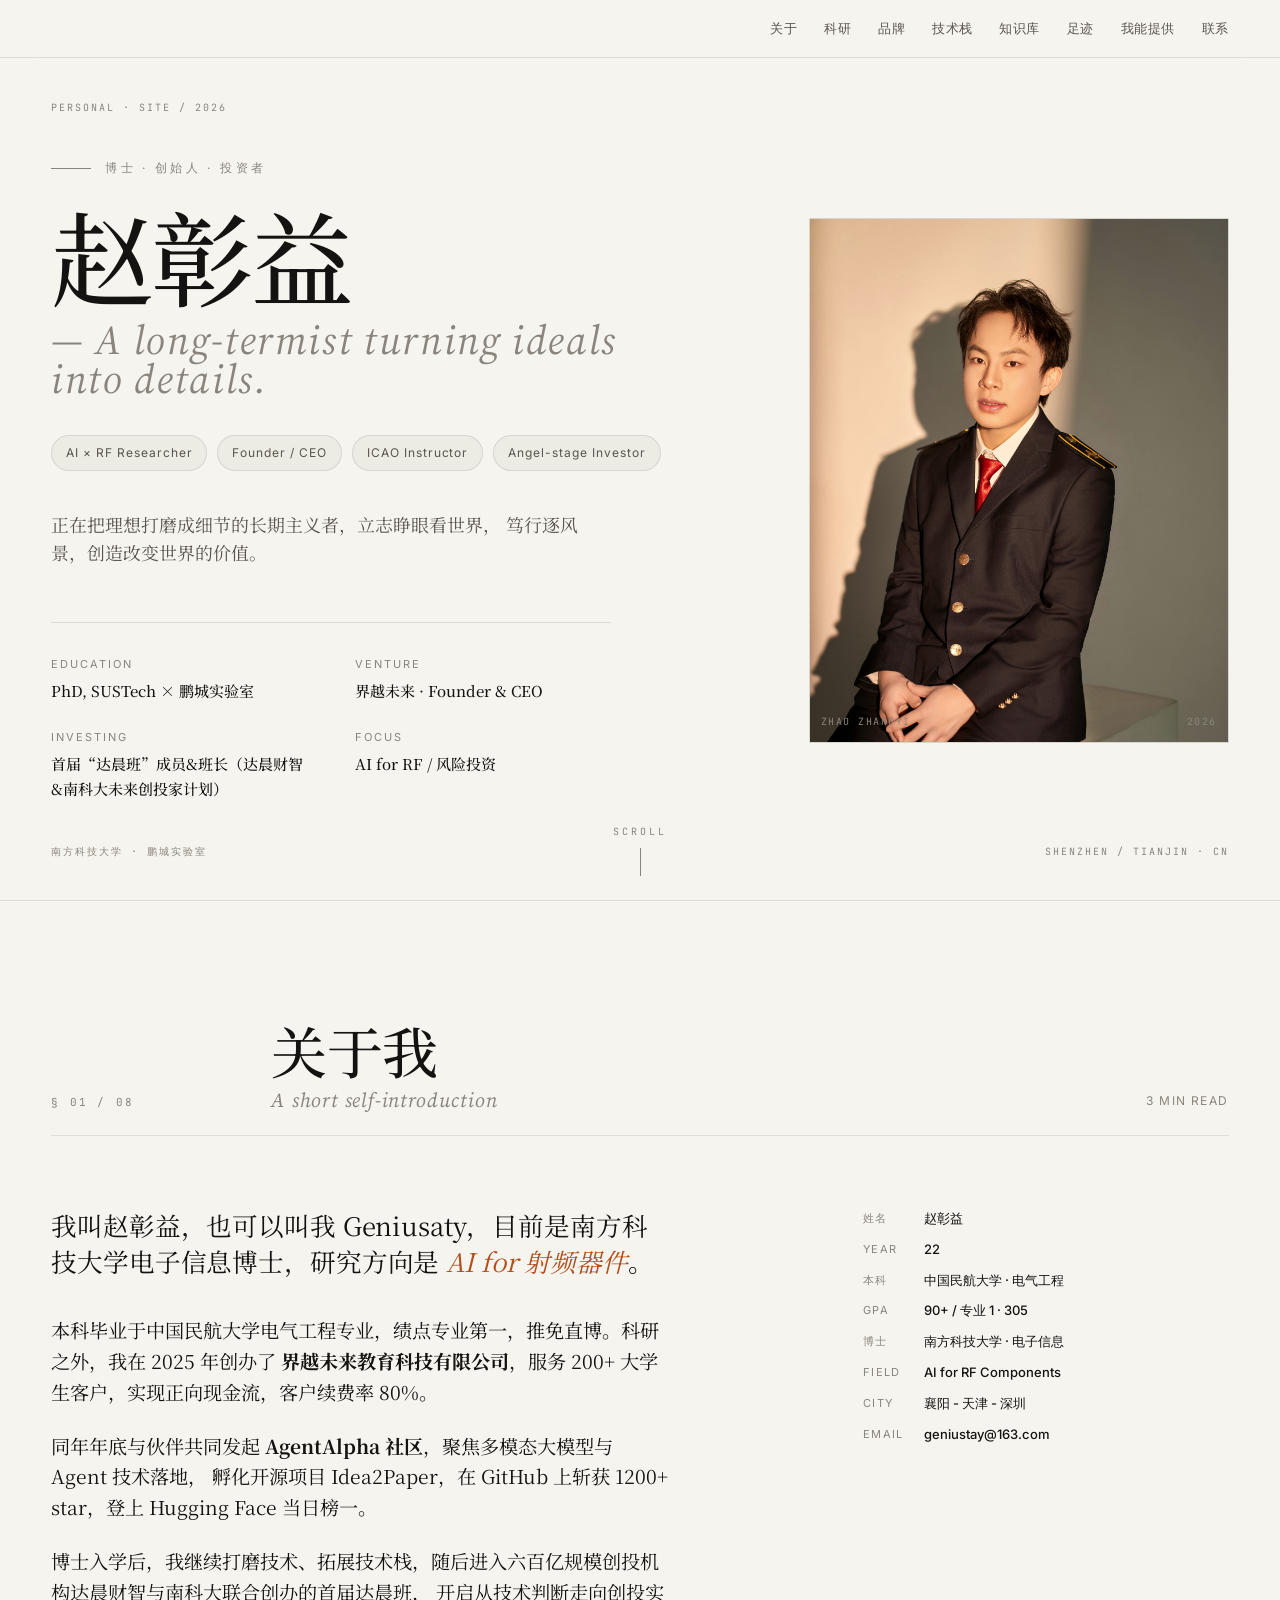
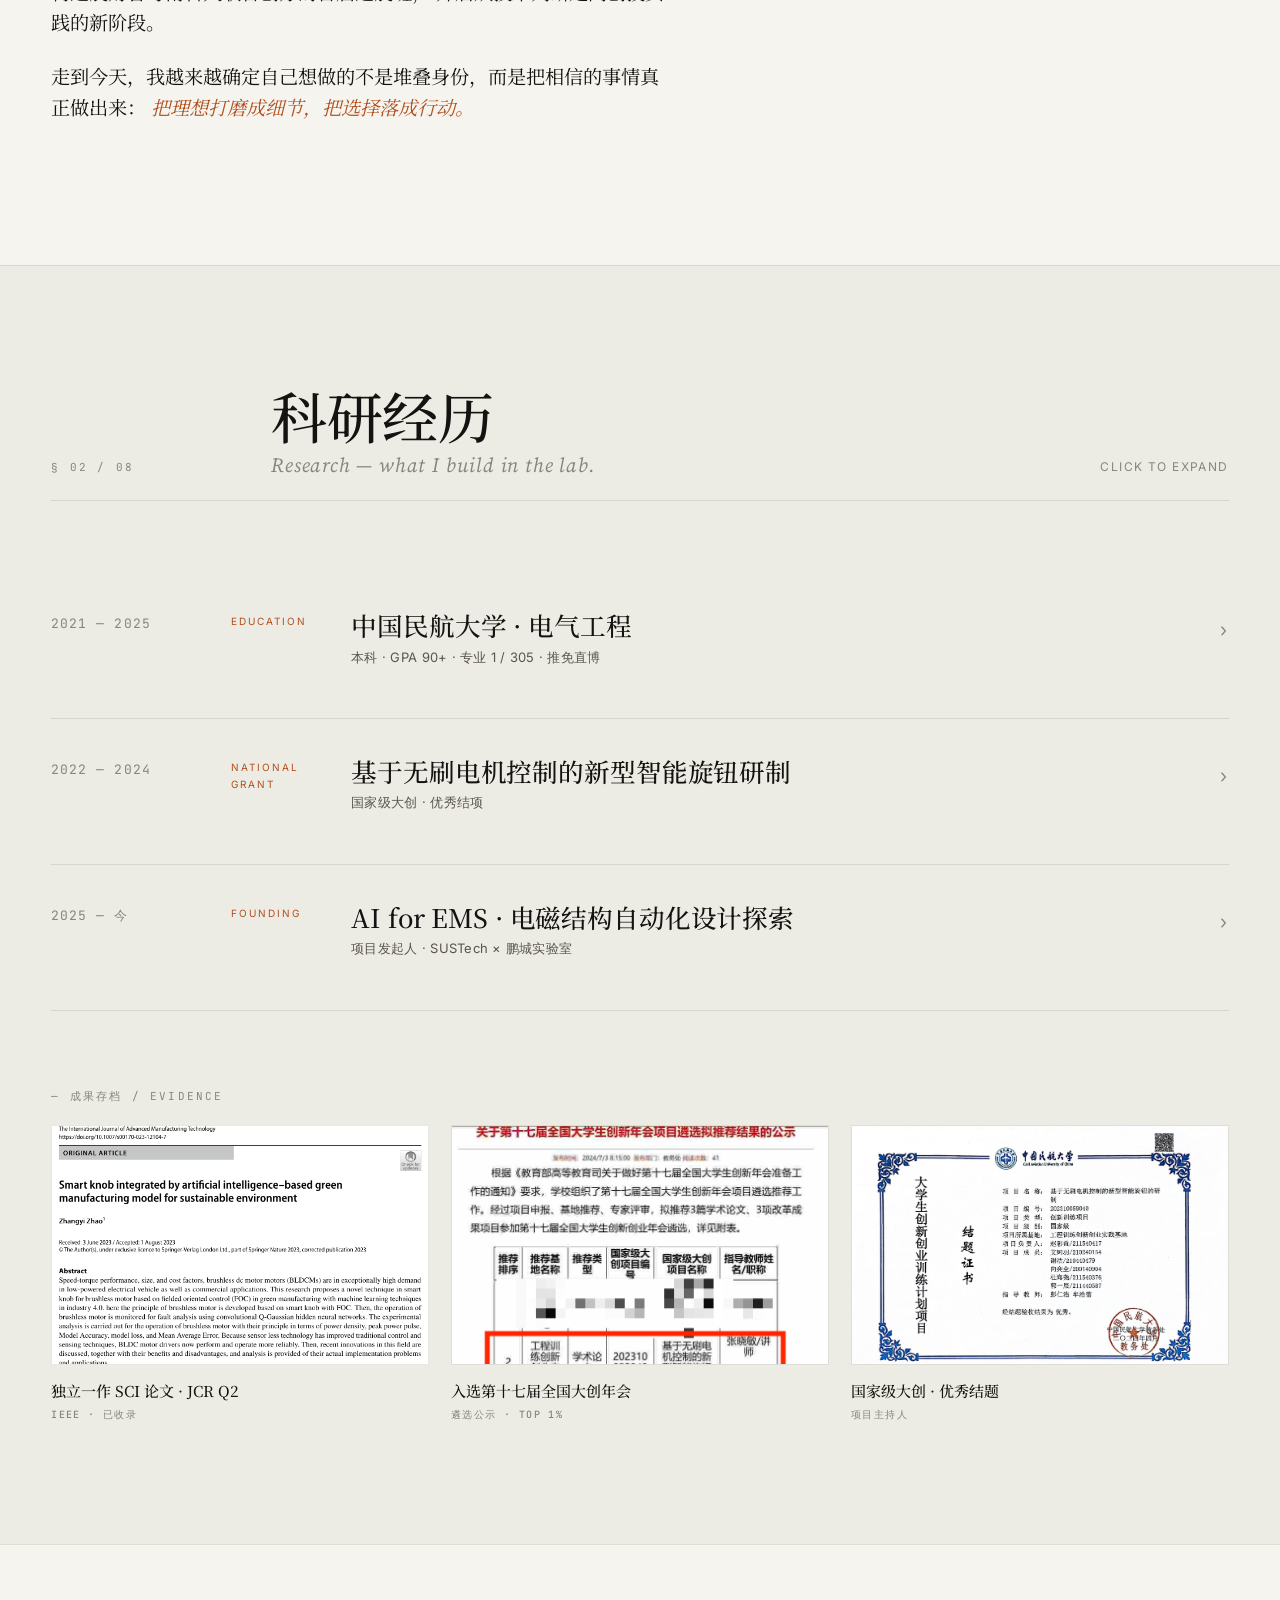
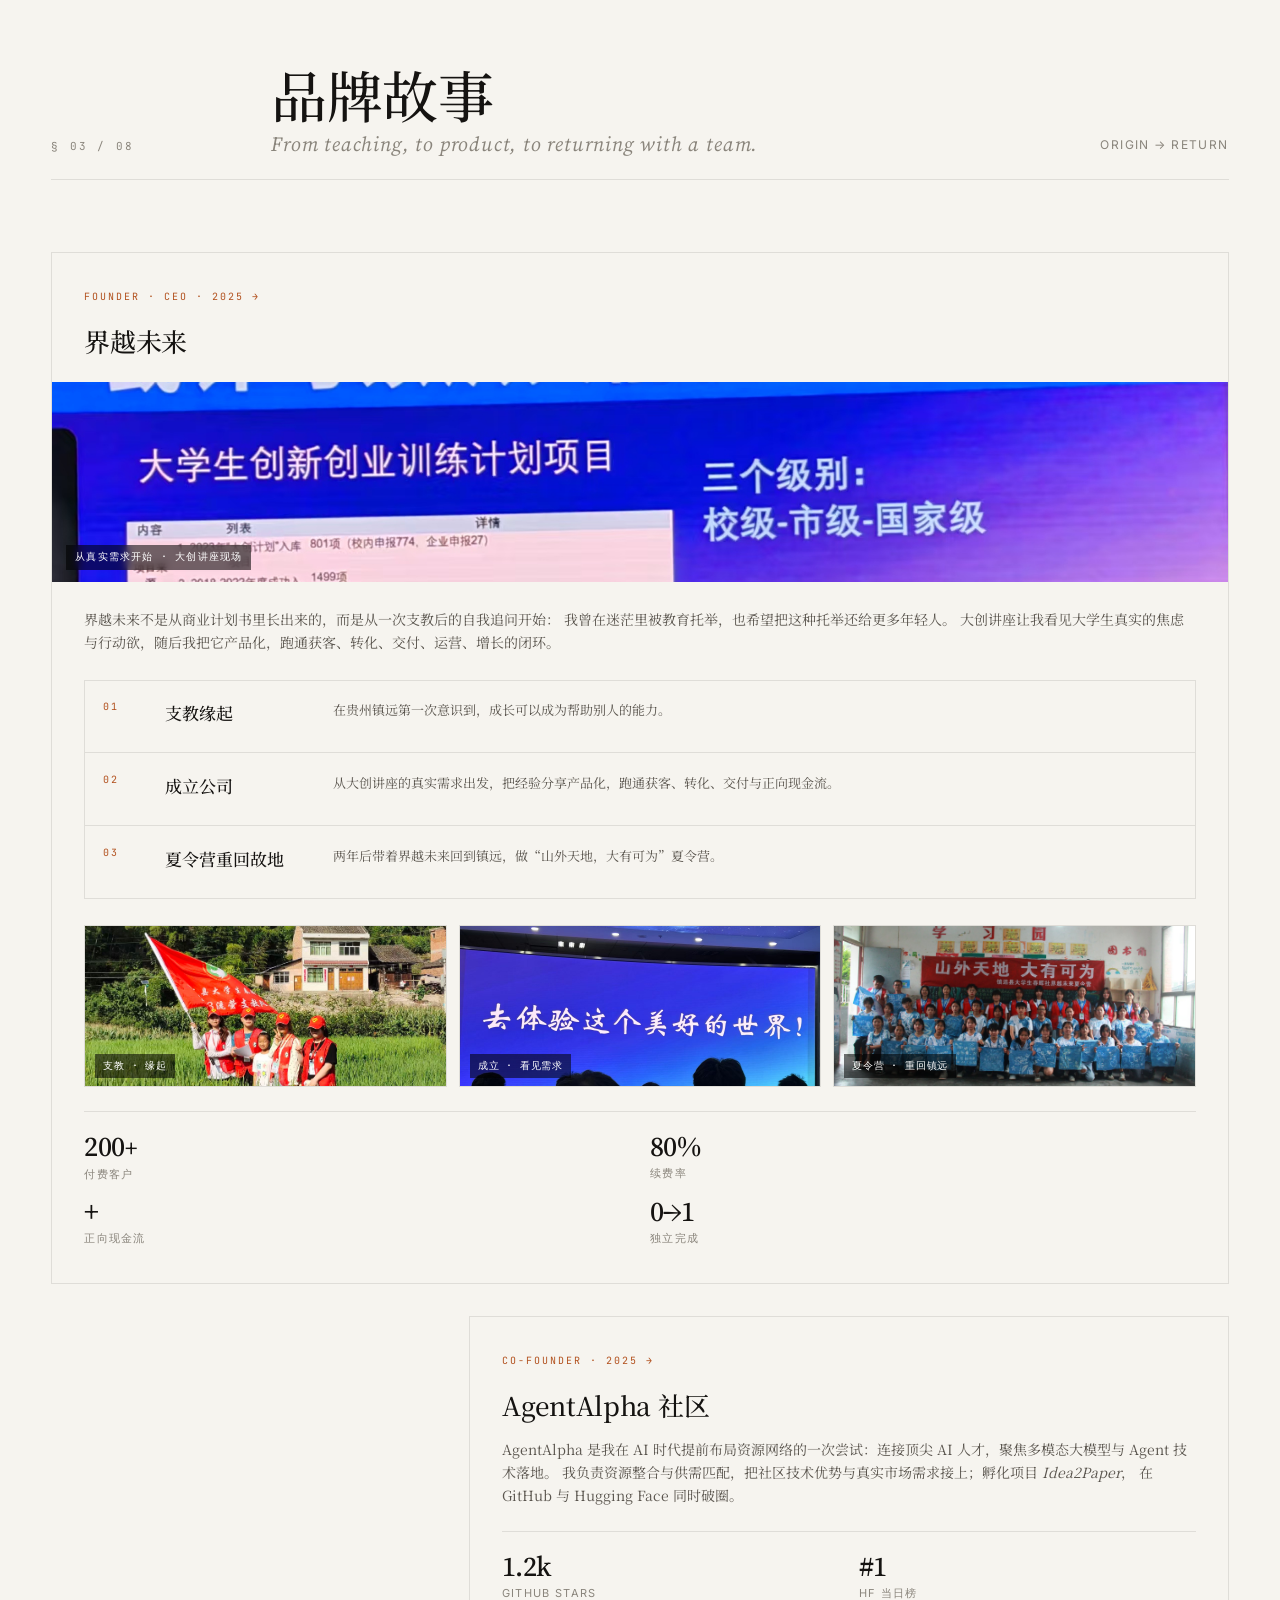
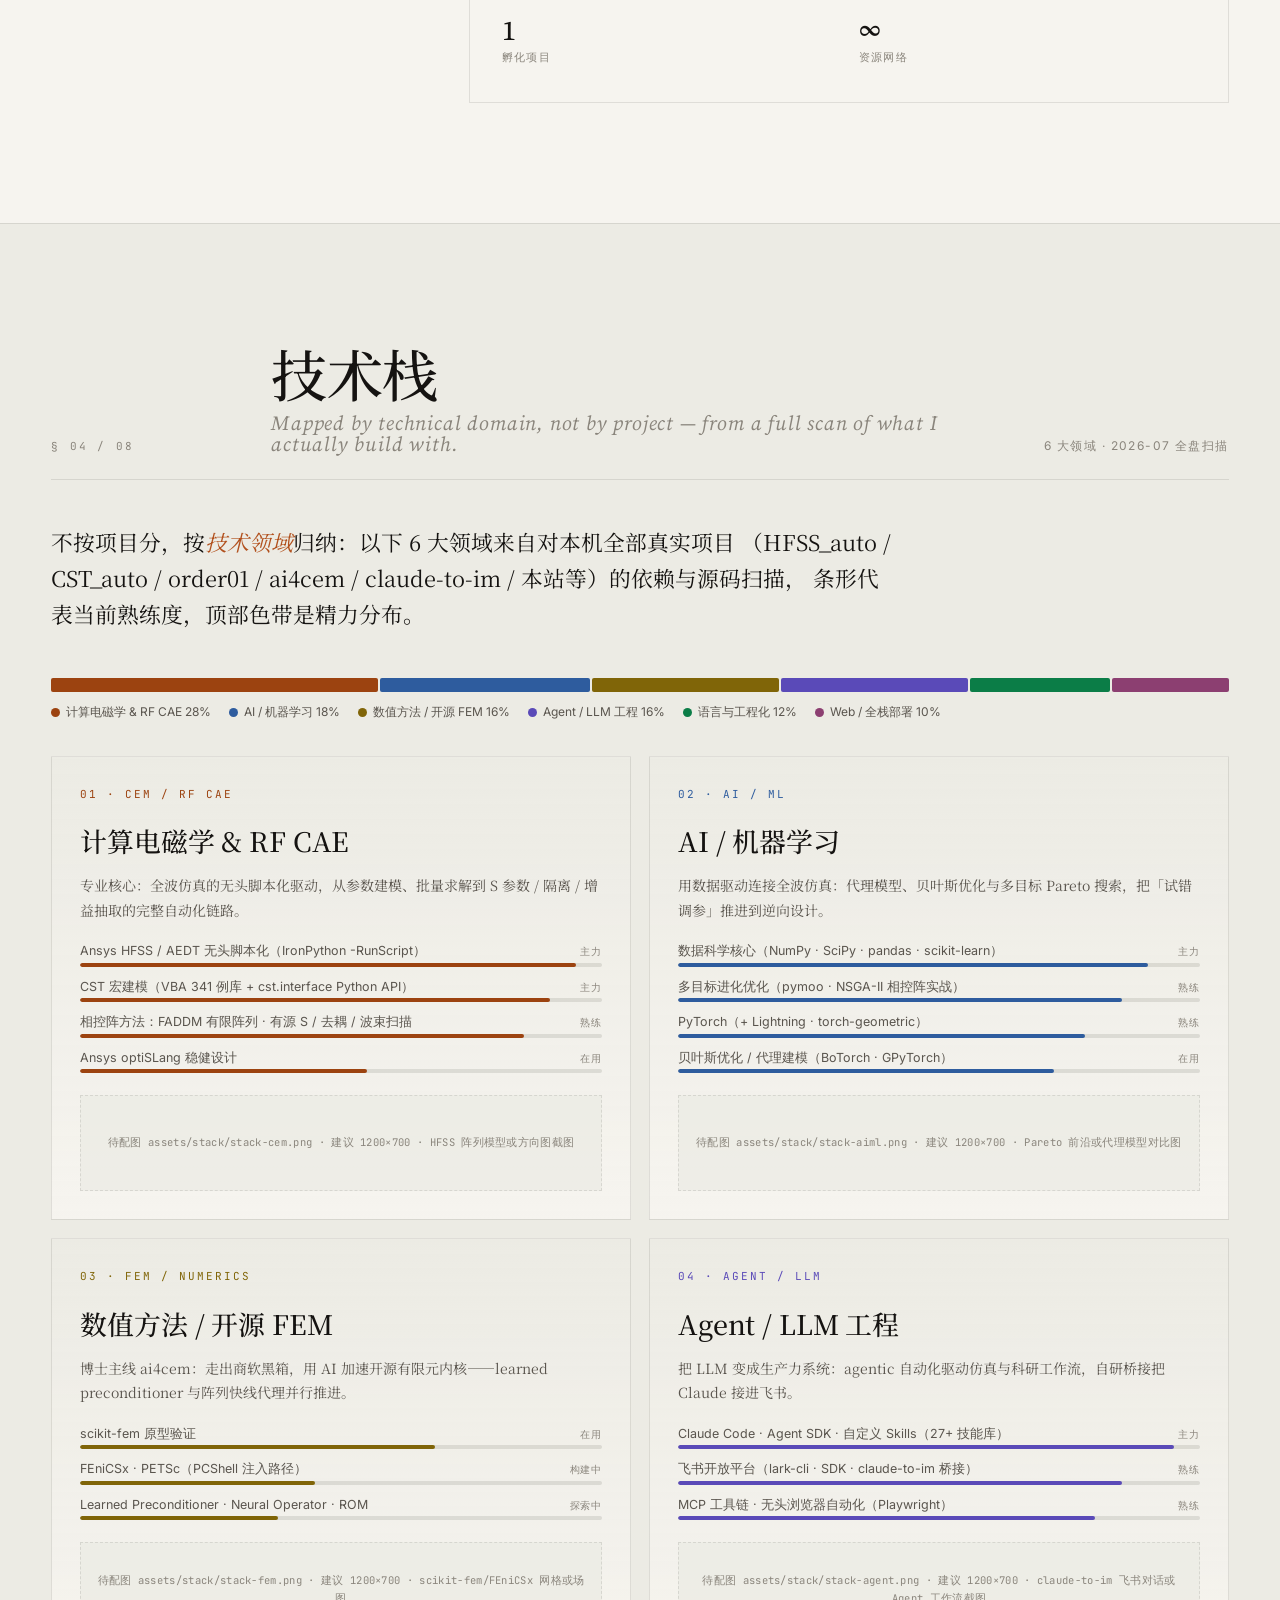
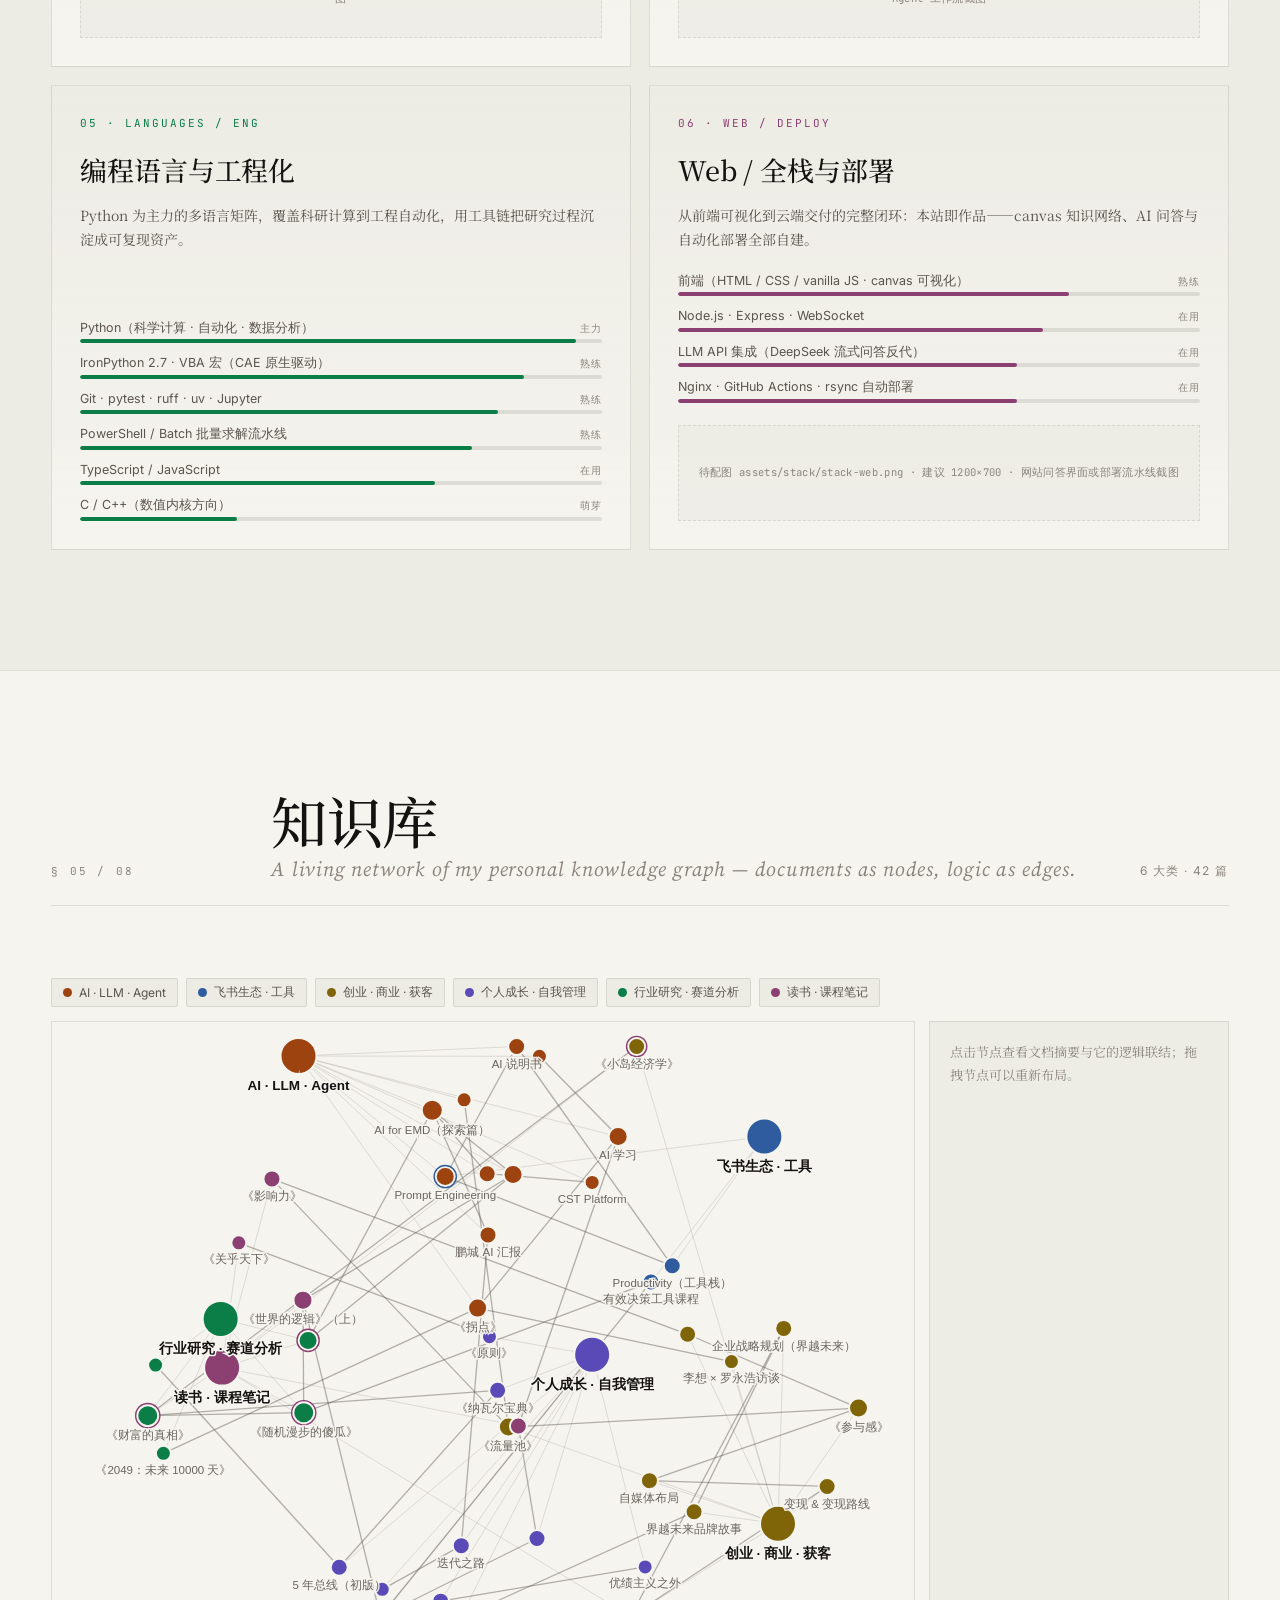
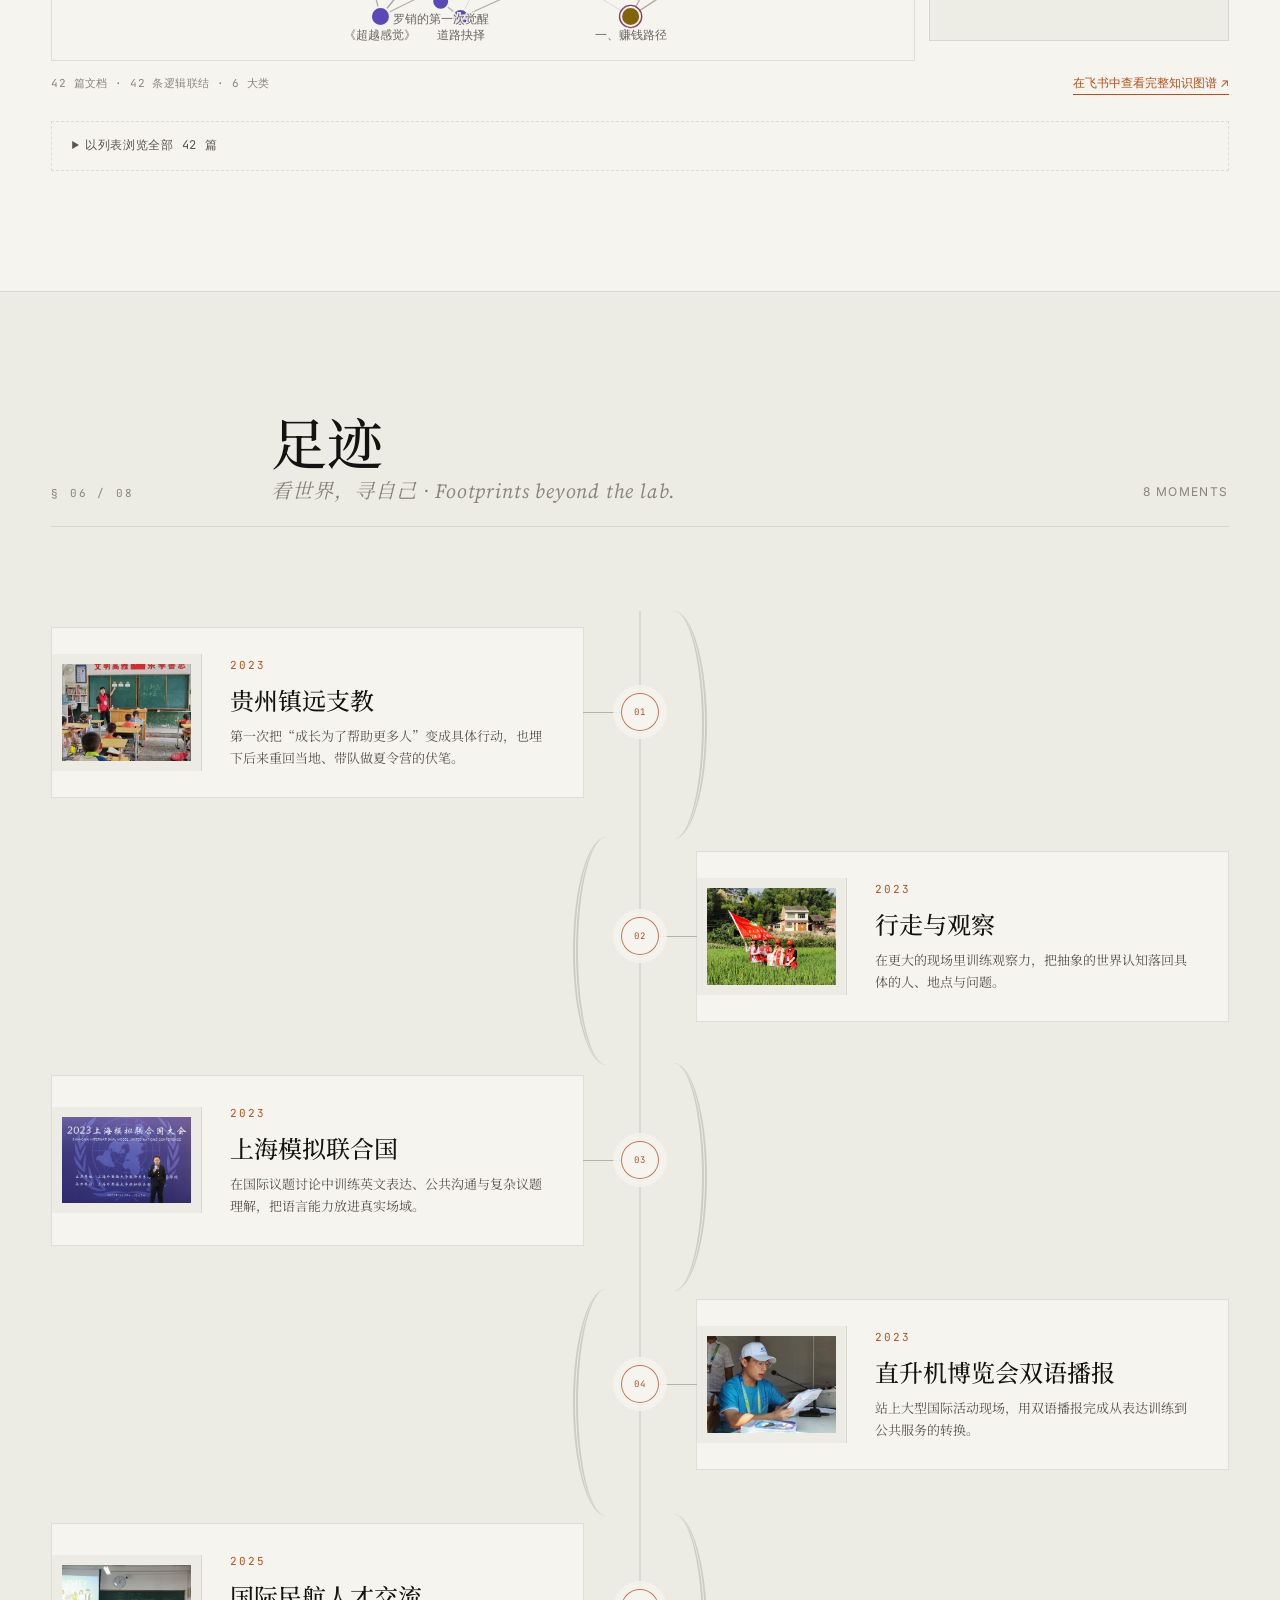
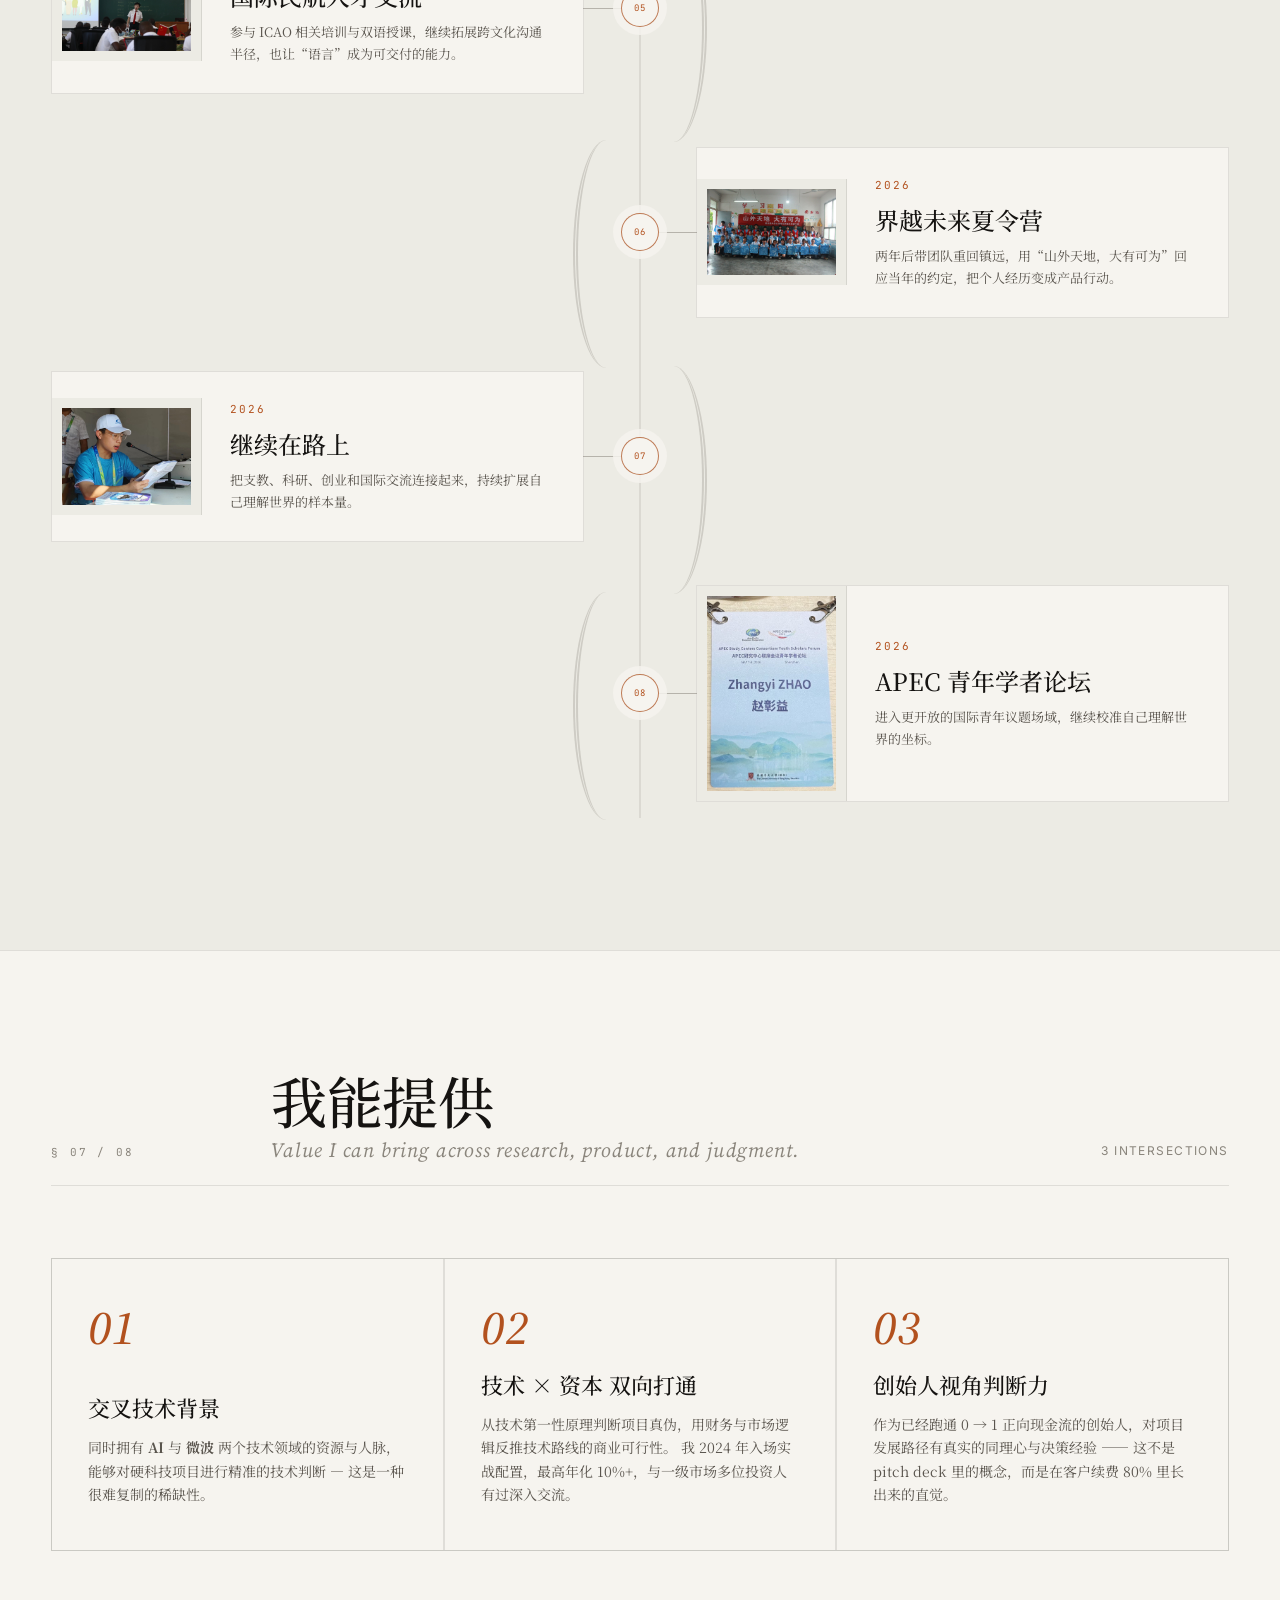
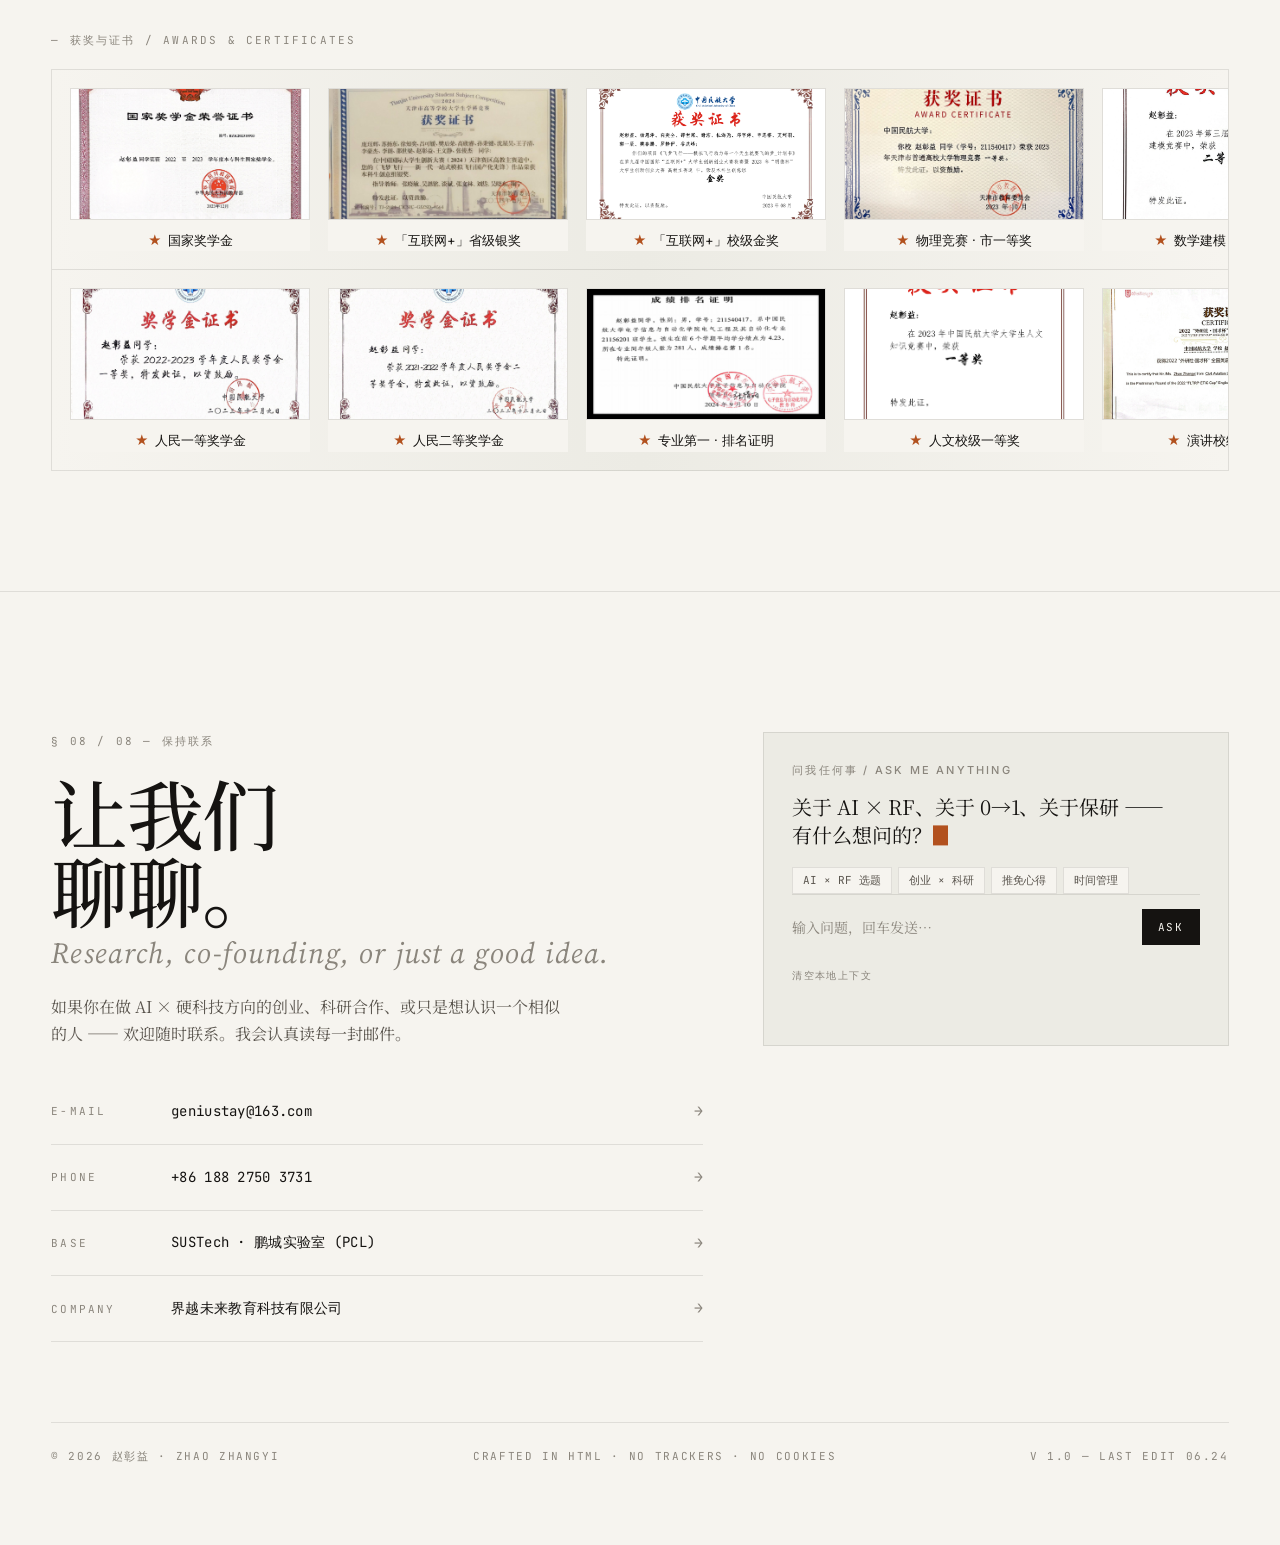
==== commit 6f514724: "部署个人网站最新版本" ====
--- a/index.html
+++ b/index.html
@@ -7,7 +7,7 @@
 <link rel="preconnect" href="https://fonts.googleapis.com">
 <link rel="preconnect" href="https://fonts.gstatic.com" crossorigin>
 <link href="https://fonts.googleapis.com/css2?family=Source+Serif+4:ital,wght@0,400;0,500;0,600;1,400;1,500&family=Noto+Serif+SC:wght@400;500;600;700&family=Noto+Sans+SC:wght@400;500;600&family=Inter:wght@400;500;600&family=JetBrains+Mono:wght@400;500&display=swap" rel="stylesheet">
-<link rel="stylesheet" href="styles.css?v=20260624-1">
+  <link rel="stylesheet" href="styles.css?v=20260713-1">
 
 <template id="__bundler_thumbnail" data-bg-color="#f6f4ef">
   <svg viewBox="0 0 1200 800" xmlns="http://www.w3.org/2000/svg">
@@ -30,8 +30,8 @@
     <a href="#ventures" data-sec="ventures">品牌</a>
     <a href="#stack" data-sec="stack">技术栈</a>
     <a href="#knowledge" data-sec="knowledge">知识库</a>
+    <a href="#beyond" data-sec="beyond">足迹</a>
     <a href="#edge" data-sec="edge">我能提供</a>
-    <a href="#beyond" data-sec="beyond">足迹</a>
     <a href="#contact" data-sec="contact">联系</a>
   </div>
 </nav>
@@ -73,7 +73,7 @@
       </div>
       <div class="meta-item">
         <div class="meta-label">Investing</div>
-        <div class="meta-value">首届“达晨班”成员&amp;班长（达晨财智&amp;南科大联合创办）</div>
+        <div class="meta-value">首届“达晨班”成员&amp;班长（达晨财智&amp;南科大未来创投家计划）</div>
       </div>
       <div class="meta-item">
         <div class="meta-label">Focus</div>
@@ -238,14 +238,14 @@
       <div class="section-side">origin → return</div>
     </div>
 
-    <div class="projects">
-      <article class="project reveal">
+    <div class="projects brand-projects">
+      <article class="project project-main reveal">
+        <div class="project-tag">FOUNDER · CEO · 2025 →</div>
+        <h3>界越未来</h3>
         <div class="project-photo">
-          <img class="zoom" src="assets/story/jieyue-lecture.jpg?v=20260623-1" alt="界越未来 · 大创讲座现场" loading="lazy">
+          <img class="zoom" src="assets/story/jieyue-lecture-stage.jpg?v=20260625-1" alt="界越未来 · 大创讲座现场" loading="lazy">
           <span class="photo-cap">从真实需求开始 · 大创讲座现场</span>
         </div>
-        <div class="project-tag">FOUNDER · CEO · 2025 →</div>
-        <h3>界越未来教育科技有限公司</h3>
         <p class="p-desc">
           界越未来不是从商业计划书里长出来的，而是从一次支教后的自我追问开始：
           我曾在迷茫里被教育托举，也希望把这种托举还给更多年轻人。
@@ -253,13 +253,13 @@
         </p>
         <div class="story-arc">
           <div><span>01</span><strong>支教缘起</strong><p>在贵州镇远第一次意识到，成长可以成为帮助别人的能力。</p></div>
-          <div><span>02</span><strong>讲座洞察</strong><p>从项目经验出发做公开分享，捕捉到大学生能力提升的真实需求。</p></div>
-          <div><span>03</span><strong>产品闭环</strong><p>从 30 人团队收缩到 5 人核心组，跑通服务交付与正向现金流。</p></div>
-          <div><span>04</span><strong>重回故地</strong><p>两年后带着界越未来回到镇远，做“山外天地，大有可为”夏令营。</p></div>
+          <div><span>02</span><strong>成立公司</strong><p>从大创讲座的真实需求出发，把经验分享产品化，跑通获客、转化、交付与正向现金流。</p></div>
+          <div><span>03</span><strong>夏令营重回故地</strong><p>两年后带着界越未来回到镇远，做“山外天地，大有可为”夏令营。</p></div>
         </div>
         <div class="story-photos">
+          <figure><img class="zoom" src="assets/footprints/teaching-field-wide.jpg?v=20260625-1" alt="贵州镇远支教" loading="lazy"><figcaption>支教 · 缘起</figcaption></figure>
+          <figure><img class="zoom" src="assets/story/jieyue-vision.jpg?v=20260625-1" alt="界越未来讲座愿景" loading="lazy"><figcaption>成立 · 看见需求</figcaption></figure>
           <figure><img class="zoom" src="assets/story/jieyue-camp.jpg?v=20260623-1" alt="界越未来夏令营" loading="lazy"><figcaption>夏令营 · 重回镇远</figcaption></figure>
-          <figure><img class="zoom" src="assets/story/jieyue-feedback.jpg?v=20260623-1" alt="界越未来反馈" loading="lazy"><figcaption>反馈 · 服务验证</figcaption></figure>
         </div>
         <div class="p-stats">
           <div class="p-stat"><span class="n">200<small>+</small></span><div class="l">付费客户</div></div>
@@ -269,7 +269,7 @@
         </div>
       </article>
 
-      <article class="project reveal">
+      <article class="project project-secondary reveal">
         <div class="project-tag">CO-FOUNDER · 2025 →</div>
         <h3>AgentAlpha 社区</h3>
         <p class="p-desc">
@@ -293,93 +293,134 @@
   <div class="block-inner">
     <div class="section-head reveal">
       <div class="section-num">§ 04 / 08</div>
-      <h2 class="section-title">技术栈<span class="en">AI for engineering, simulation automation, and agentic systems.</span></h2>
-      <div class="section-side">4 capability layers</div>
+      <h2 class="section-title">技术栈<span class="en">Mapped by technical domain, not by project — from a full scan of what I actually build with.</span></h2>
+      <div class="section-side">6 大领域 · 2026-07 全盘扫描</div>
     </div>
 
     <div class="stack-intro reveal">
       <p>
-        技术栈来自几个真实系统：<span class="accent">cst_ai_platform</span>、<span class="accent">HFSS_auto</span>、
-        <span class="accent">order01</span>、<span class="accent">ai4cem</span> 与 Agent 工具链。
-        它们共同指向一个目标：把仿真、优化、AI 与产品交付串成可复用的工程闭环。
+        不按项目分，按<span class="accent">技术领域</span>归纳：以下 6 大领域来自对本机全部真实项目
+        （HFSS_auto / CST_auto / order01 / ai4cem / claude-to-im / 本站等）的依赖与源码扫描，
+        条形代表当前熟练度，顶部色带是精力分布。
       </p>
     </div>
 
+    <div class="stack-dist reveal" aria-label="六大领域精力分布">
+      <div class="stack-dist-bar">
+        <span style="flex:28;background:var(--kb-c0)"></span>
+        <span style="flex:18;background:var(--kb-c1)"></span>
+        <span style="flex:16;background:var(--kb-c2)"></span>
+        <span style="flex:16;background:var(--kb-c3)"></span>
+        <span style="flex:12;background:var(--kb-c4)"></span>
+        <span style="flex:10;background:var(--kb-c5)"></span>
+      </div>
+      <div class="stack-dist-legend">
+        <span><i style="background:var(--kb-c0)"></i>计算电磁学 &amp; RF CAE 28%</span>
+        <span><i style="background:var(--kb-c1)"></i>AI / 机器学习 18%</span>
+        <span><i style="background:var(--kb-c2)"></i>数值方法 / 开源 FEM 16%</span>
+        <span><i style="background:var(--kb-c3)"></i>Agent / LLM 工程 16%</span>
+        <span><i style="background:var(--kb-c4)"></i>语言与工程化 12%</span>
+        <span><i style="background:var(--kb-c5)"></i>Web / 全栈部署 10%</span>
+      </div>
+    </div>
+
     <div class="stack-grid">
-      <article class="stack-card reveal">
-        <div class="stack-kicker">RF / CAE Automation</div>
-        <h3>电磁仿真自动化与参数化建模</h3>
-        <p>
-          围绕 Ansys HFSS、CST Studio Suite 与 AEDT 无头脚本化，搭建从参数建模、扫参求解、
-          结果抽取到报告生成的自动化链路。
-        </p>
-        <div class="stack-tags">
-          <span>Ansys HFSS 2025 R2</span>
-          <span>CST Studio Suite 2025</span>
-          <span>IronPython 2.7</span>
-          <span>PyAEDT</span>
-          <span>VBA / Macro</span>
-          <span>PowerShell Campaign</span>
-          <span>S-Parameters</span>
-          <span>Array Antenna</span>
-        </div>
-      </article>
-
-      <article class="stack-card reveal">
-        <div class="stack-kicker">AI for Engineering</div>
-        <h3>代理建模、贝叶斯优化与多目标搜索</h3>
-        <p>
-          用机器学习和优化算法连接全波仿真数据，把“试错调参”推进到代理模型、
-          多目标 Pareto 与物理约束下的逆向设计。
-        </p>
-        <div class="stack-tags">
-          <span>PyTorch</span>
-          <span>BoTorch</span>
-          <span>GPyTorch</span>
-          <span>scikit-optimize</span>
-          <span>NSGA-II</span>
-          <span>Surrogate Model</span>
-          <span>Parametric Sweep</span>
-          <span>Full-wave Validation</span>
-        </div>
-      </article>
-
-      <article class="stack-card reveal">
-        <div class="stack-kicker">Agent / Product Systems</div>
-        <h3>Agent 工具链与业务系统工程</h3>
-        <p>
-          从 claude-to-im、research-agent-ui 到 order01，把 LLM 自动化、飞书/Discord 桥接、
-          Web UI 与真实订单交付流程连接起来。
-        </p>
-        <div class="stack-tags">
-          <span>Claude Agent SDK</span>
-          <span>MCP Tools</span>
-          <span>TypeScript / JS</span>
-          <span>Node.js / Express</span>
-          <span>Lark / Feishu SDK</span>
-          <span>WebSocket</span>
-          <span>Order Workflow</span>
-          <span>Ops Dashboard</span>
-        </div>
-      </article>
-    </div>
-
-    <div class="stack-layers reveal">
-      <div class="stack-layer">
-        <span>01</span>
-        <strong>Programming Core</strong>
-        <p>Python 主力，配合 IronPython、VBA、TypeScript、PowerShell，覆盖科研计算到工程自动化。</p>
-      </div>
-      <div class="stack-layer">
-        <span>02</span>
-        <strong>CEM / FEM Roadmap</strong>
-        <p>scikit-fem 原型，面向 FEniCSx、PETSc、NGSolve 与 learned preconditioner 的博士主线。</p>
-      </div>
-      <div class="stack-layer">
-        <span>03</span>
-        <strong>Research Workflow</strong>
-        <p>Git、Jupyter、uv、pytest、ruff、Zotero 与自动化 PPT，把研究过程沉淀成可复现资产。</p>
-      </div>
+      <article class="stack-card reveal" style="--dc:var(--kb-c0)">
+        <div class="stack-kicker">01 · CEM / RF CAE</div>
+        <h3>计算电磁学 &amp; RF CAE</h3>
+        <p>专业核心：全波仿真的无头脚本化驱动，从参数建模、批量求解到 S 参数 / 隔离 / 增益抽取的完整自动化链路。</p>
+        <div class="stack-skills">
+          <div class="stack-skill"><span class="ss-name">Ansys HFSS / AEDT 无头脚本化（IronPython -RunScript）</span><span class="ss-lv">主力</span><i class="ss-bar"><b style="width:95%"></b></i></div>
+          <div class="stack-skill"><span class="ss-name">CST 宏建模（VBA 341 例库 + cst.interface Python API）</span><span class="ss-lv">主力</span><i class="ss-bar"><b style="width:90%"></b></i></div>
+          <div class="stack-skill"><span class="ss-name">相控阵方法：FADDM 有限阵列 · 有源 S / 去耦 / 波束扫描</span><span class="ss-lv">熟练</span><i class="ss-bar"><b style="width:85%"></b></i></div>
+          <div class="stack-skill"><span class="ss-name">Ansys optiSLang 稳健设计</span><span class="ss-lv">在用</span><i class="ss-bar"><b style="width:55%"></b></i></div>
+        </div>
+        <figure class="stack-fig">
+          <img src="assets/stack/stack-cem.png" alt="HFSS 相控阵仿真模型" loading="lazy" onerror="this.closest('.stack-fig').classList.add('await')">
+          <figcaption>HFSS 8×8 相控阵 · FADDM 有限阵列</figcaption>
+          <div class="stack-fig-hint">待配图 assets/stack/stack-cem.png · 建议 1200×700 · HFSS 阵列模型或方向图截图</div>
+        </figure>
+      </article>
+
+      <article class="stack-card reveal" style="--dc:var(--kb-c1)">
+        <div class="stack-kicker">02 · AI / ML</div>
+        <h3>AI / 机器学习</h3>
+        <p>用数据驱动连接全波仿真：代理模型、贝叶斯优化与多目标 Pareto 搜索，把「试错调参」推进到逆向设计。</p>
+        <div class="stack-skills">
+          <div class="stack-skill"><span class="ss-name">数据科学核心（NumPy · SciPy · pandas · scikit-learn）</span><span class="ss-lv">主力</span><i class="ss-bar"><b style="width:90%"></b></i></div>
+          <div class="stack-skill"><span class="ss-name">多目标进化优化（pymoo · NSGA-II 相控阵实战）</span><span class="ss-lv">熟练</span><i class="ss-bar"><b style="width:85%"></b></i></div>
+          <div class="stack-skill"><span class="ss-name">PyTorch（+ Lightning · torch-geometric）</span><span class="ss-lv">熟练</span><i class="ss-bar"><b style="width:78%"></b></i></div>
+          <div class="stack-skill"><span class="ss-name">贝叶斯优化 / 代理建模（BoTorch · GPyTorch）</span><span class="ss-lv">在用</span><i class="ss-bar"><b style="width:72%"></b></i></div>
+        </div>
+        <figure class="stack-fig">
+          <img src="assets/stack/stack-aiml.png" alt="NSGA-II 多目标 Pareto 前沿" loading="lazy" onerror="this.closest('.stack-fig').classList.add('await')">
+          <figcaption>NSGA-II 多目标搜索 · Pareto 前沿</figcaption>
+          <div class="stack-fig-hint">待配图 assets/stack/stack-aiml.png · 建议 1200×700 · Pareto 前沿或代理模型对比图</div>
+        </figure>
+      </article>
+
+      <article class="stack-card reveal" style="--dc:var(--kb-c2)">
+        <div class="stack-kicker">03 · FEM / Numerics</div>
+        <h3>数值方法 / 开源 FEM</h3>
+        <p>博士主线 ai4cem：走出商软黑箱，用 AI 加速开源有限元内核——learned preconditioner 与阵列快线代理并行推进。</p>
+        <div class="stack-skills">
+          <div class="stack-skill"><span class="ss-name">scikit-fem 原型验证</span><span class="ss-lv">在用</span><i class="ss-bar"><b style="width:68%"></b></i></div>
+          <div class="stack-skill"><span class="ss-name">FEniCSx · PETSc（PCShell 注入路径）</span><span class="ss-lv">构建中</span><i class="ss-bar"><b style="width:45%"></b></i></div>
+          <div class="stack-skill"><span class="ss-name">Learned Preconditioner · Neural Operator · ROM</span><span class="ss-lv">探索中</span><i class="ss-bar"><b style="width:38%"></b></i></div>
+        </div>
+        <figure class="stack-fig">
+          <img src="assets/stack/stack-fem.png" alt="开源 FEM 网格与场分布" loading="lazy" onerror="this.closest('.stack-fig').classList.add('await')">
+          <figcaption>开源 FEM · 网格与场分布</figcaption>
+          <div class="stack-fig-hint">待配图 assets/stack/stack-fem.png · 建议 1200×700 · scikit-fem/FEniCSx 网格或场图</div>
+        </figure>
+      </article>
+
+      <article class="stack-card reveal" style="--dc:var(--kb-c3)">
+        <div class="stack-kicker">04 · Agent / LLM</div>
+        <h3>Agent / LLM 工程</h3>
+        <p>把 LLM 变成生产力系统：agentic 自动化驱动仿真与科研工作流，自研桥接把 Claude 接进飞书。</p>
+        <div class="stack-skills">
+          <div class="stack-skill"><span class="ss-name">Claude Code · Agent SDK · 自定义 Skills（27+ 技能库）</span><span class="ss-lv">主力</span><i class="ss-bar"><b style="width:95%"></b></i></div>
+          <div class="stack-skill"><span class="ss-name">飞书开放平台（lark-cli · SDK · claude-to-im 桥接）</span><span class="ss-lv">熟练</span><i class="ss-bar"><b style="width:85%"></b></i></div>
+          <div class="stack-skill"><span class="ss-name">MCP 工具链 · 无头浏览器自动化（Playwright）</span><span class="ss-lv">熟练</span><i class="ss-bar"><b style="width:80%"></b></i></div>
+        </div>
+        <figure class="stack-fig">
+          <img src="assets/stack/stack-agent.png" alt="Claude Agent 驱动仿真工作流" loading="lazy" onerror="this.closest('.stack-fig').classList.add('await')">
+          <figcaption>Agent 驱动的仿真自动化工作流</figcaption>
+          <div class="stack-fig-hint">待配图 assets/stack/stack-agent.png · 建议 1200×700 · claude-to-im 飞书对话或 Agent 工作流截图</div>
+        </figure>
+      </article>
+
+      <article class="stack-card reveal" style="--dc:var(--kb-c4)">
+        <div class="stack-kicker">05 · Languages / Eng</div>
+        <h3>编程语言与工程化</h3>
+        <p>Python 为主力的多语言矩阵，覆盖科研计算到工程自动化，用工具链把研究过程沉淀成可复现资产。</p>
+        <div class="stack-skills">
+          <div class="stack-skill"><span class="ss-name">Python（科学计算 · 自动化 · 数据分析）</span><span class="ss-lv">主力</span><i class="ss-bar"><b style="width:95%"></b></i></div>
+          <div class="stack-skill"><span class="ss-name">IronPython 2.7 · VBA 宏（CAE 原生驱动）</span><span class="ss-lv">熟练</span><i class="ss-bar"><b style="width:85%"></b></i></div>
+          <div class="stack-skill"><span class="ss-name">Git · pytest · ruff · uv · Jupyter</span><span class="ss-lv">熟练</span><i class="ss-bar"><b style="width:80%"></b></i></div>
+          <div class="stack-skill"><span class="ss-name">PowerShell / Batch 批量求解流水线</span><span class="ss-lv">熟练</span><i class="ss-bar"><b style="width:75%"></b></i></div>
+          <div class="stack-skill"><span class="ss-name">TypeScript / JavaScript</span><span class="ss-lv">在用</span><i class="ss-bar"><b style="width:68%"></b></i></div>
+          <div class="stack-skill"><span class="ss-name">C / C++（数值内核方向）</span><span class="ss-lv">萌芽</span><i class="ss-bar"><b style="width:30%"></b></i></div>
+        </div>
+      </article>
+
+      <article class="stack-card reveal" style="--dc:var(--kb-c5)">
+        <div class="stack-kicker">06 · Web / Deploy</div>
+        <h3>Web / 全栈与部署</h3>
+        <p>从前端可视化到云端交付的完整闭环：本站即作品——canvas 知识网络、AI 问答与自动化部署全部自建。</p>
+        <div class="stack-skills">
+          <div class="stack-skill"><span class="ss-name">前端（HTML / CSS / vanilla JS · canvas 可视化）</span><span class="ss-lv">熟练</span><i class="ss-bar"><b style="width:75%"></b></i></div>
+          <div class="stack-skill"><span class="ss-name">Node.js · Express · WebSocket</span><span class="ss-lv">在用</span><i class="ss-bar"><b style="width:70%"></b></i></div>
+          <div class="stack-skill"><span class="ss-name">LLM API 集成（DeepSeek 流式问答反代）</span><span class="ss-lv">在用</span><i class="ss-bar"><b style="width:65%"></b></i></div>
+          <div class="stack-skill"><span class="ss-name">Nginx · GitHub Actions · rsync 自动部署</span><span class="ss-lv">在用</span><i class="ss-bar"><b style="width:65%"></b></i></div>
+        </div>
+        <figure class="stack-fig">
+          <img src="assets/stack/stack-web.png" alt="网站部署与 AI 问答" loading="lazy" onerror="this.closest('.stack-fig').classList.add('await')">
+          <figcaption>geniustay.cn · 自动化部署与 AI 问答</figcaption>
+          <div class="stack-fig-hint">待配图 assets/stack/stack-web.png · 建议 1200×700 · 网站问答界面或部署流水线截图</div>
+        </figure>
+      </article>
     </div>
   </div>
 </section>
@@ -389,75 +430,157 @@
   <div class="block-inner">
     <div class="section-head reveal">
       <div class="section-num">§ 05 / 08</div>
-      <h2 class="section-title">知识库<span class="en">Core cognition system for research, venture, and life decisions.</span></h2>
-      <div class="section-side">4 mental models</div>
-    </div>
-
-    <div class="knowledge-intro reveal">
-      <p>
-        这部分展示我的核心认知体系：如何定义长期目标，如何拆解复杂问题，如何判断技术与商业之间的连接，
-        以及如何在开放世界里持续校准自己的位置。
-      </p>
-    </div>
-
-    <div class="knowledge-grid">
-      <article class="knowledge-card reveal">
-        <span class="knowledge-index">01</span>
-        <h3>长期主义</h3>
-        <p>重要且会越来越重要的事，应该更早开始，而不是等到“准备好”。</p>
-        <figure class="knowledge-proof-img">
-          <img class="zoom" src="assets/knowledge/teaching-first.jpg?v=20260624-1" alt="第一次支教" loading="lazy">
-        </figure>
-        <div class="knowledge-proof">
-          <strong>实践</strong>
-          从贵州支教到两年后带着界越未来重回当地做夏令营，把一次触动延展成持续行动。
-        </div>
-        <div class="knowledge-meta">Long-termism · Promise · Compounding</div>
-      </article>
-
-      <article class="knowledge-card reveal">
-        <span class="knowledge-index">02</span>
-        <h3>选择大于努力</h3>
-        <p>努力不是无效，但方向、场域和评价体系决定了努力能否被放大。</p>
-        <figure class="knowledge-proof-img">
-          <img class="zoom" src="assets/knowledge/apec-forum.jpg?v=20260624-1" alt="APEC 青年学者论坛" loading="lazy">
-        </figure>
-        <div class="knowledge-proof">
-          <strong>实践</strong>
-          从电赛失利后的长板探寻，到英语、科研、创业多线展开，再到选择深圳与南科大。
-        </div>
-        <div class="knowledge-meta">Choice · Positioning · Leverage</div>
-      </article>
-
-      <article class="knowledge-card reveal">
-        <span class="knowledge-index">03</span>
-        <h3>Do the real thing</h3>
-        <p>意义不是说出来的，而是在真实问题、真实约束和真实交付里做出来的。</p>
-        <figure class="knowledge-proof-img">
-          <img class="zoom" src="assets/knowledge/sci-home.jpg?v=20260624-1" alt="SCI 首页" loading="lazy">
-        </figure>
-        <div class="knowledge-proof">
-          <strong>实践</strong>
-          主持国家级大创、独作发表 SCI、推进 AI for RF / order01，把技术从想法推向可验证系统。
-        </div>
-        <div class="knowledge-meta">Real Problems · Engineering · Delivery</div>
-      </article>
-
-      <article class="knowledge-card reveal">
-        <span class="knowledge-index">04</span>
-        <h3>技术到市场</h3>
-        <p>技术价值需要被需求、客户、现金流和资本语言反复检验。</p>
-        <figure class="knowledge-proof-img">
-          <img class="zoom" src="assets/knowledge/business-license.jpg?v=20260624-1" alt="界越未来营业执照" loading="lazy">
-        </figure>
-        <div class="knowledge-proof">
-          <strong>实践</strong>
-          界越未来从获客、转化、交付、运营到增长跑通闭环，随后进入达晨班系统学习创投判断。
-        </div>
-        <div class="knowledge-meta">Market · Venture · Value Creation</div>
-      </article>
-    </div>
-
+      <h2 class="section-title">知识库<span class="en">A living network of my personal knowledge graph — documents as nodes, logic as edges.</span></h2>
+      <div class="section-side">6 大类 · 42 篇</div>
+    </div>
+
+    <div class="kb-net reveal">
+      <div class="kb-legend" id="kb-legend" role="group" aria-label="按类别聚焦"></div>
+      <div class="kb-net-main">
+        <div class="kb-canvas-wrap" id="kb-graph">
+          <canvas role="img" aria-label="个人知识库网络图：42 篇文档按 6 大类相互联结，可交互"></canvas>
+          <div class="kb-tooltip" id="kb-tooltip"></div>
+        </div>
+        <aside class="kb-detail" id="kb-detail" aria-live="polite"></aside>
+      </div>
+      <div class="kb-net-foot">
+        <span class="kb-stats" id="kb-stats"></span>
+        <a class="kb-appendix-link" href="https://cv4otn5bwh0.feishu.cn/wiki/XyjXwNfeRiO1RGkIaNGcM51Rneg" target="_blank" rel="noopener">在飞书中查看完整知识图谱 ↗</a>
+      </div>
+    </div>
+
+    <details class="kb-fallback reveal">
+      <summary>以列表浏览全部 42 篇</summary>
+      <div class="kb-fb-cat"><b>🤖 AI · LLM · Agent</b>
+        <a href="https://cv4otn5bwh0.feishu.cn/wiki/FoS0w1lUOicD7DkGMLCc2X2Sng7" target="_blank" rel="noopener">AI 学习</a>
+        <a href="https://cv4otn5bwh0.feishu.cn/wiki/X8MgwjRnFipTQok99GqcdXS7nXg" target="_blank" rel="noopener">AI 说明书</a>
+        <a href="https://cv4otn5bwh0.feishu.cn/wiki/VDpZwji5uiuxPhkHZnzctNmwnSh" target="_blank" rel="noopener">Prompt Engineering</a>
+        <a href="https://cv4otn5bwh0.feishu.cn/wiki/QiAAwL9aDiBEcskRxflcferunKg" target="_blank" rel="noopener">Agent 合作</a>
+        <a href="https://cv4otn5bwh0.feishu.cn/wiki/SRP6w2QPviufWZkHBG0cFhpMn0e" target="_blank" rel="noopener">《拐点》</a>
+        <a href="https://cv4otn5bwh0.feishu.cn/wiki/GR9QwOHmhivm0pkeCgVcTiQtnKe" target="_blank" rel="noopener">bi &amp; ai</a>
+        <a href="https://cv4otn5bwh0.feishu.cn/wiki/E64HwqFjkizNkTkNucFcMmSLnTd" target="_blank" rel="noopener">AI for EMD（探索篇）</a>
+        <a href="https://cv4otn5bwh0.feishu.cn/wiki/B7GAw1FCZilCu3k7cmAc9MHFnFc" target="_blank" rel="noopener">AI for EMD 的过去、现在、未来</a>
+        <a href="https://cv4otn5bwh0.feishu.cn/wiki/ZPDgwGYWfiD7NpkiVdEcC76unjg" target="_blank" rel="noopener">鹏城 AI 汇报</a>
+        <a href="https://cv4otn5bwh0.feishu.cn/wiki/VGfIwNR8ditOG5kWlpScyxL1nhh" target="_blank" rel="noopener">CST Platform</a>
+        <a href="https://cv4otn5bwh0.feishu.cn/wiki/UgNGw6cWUiuNJOkrKkUcfGUgnGd" target="_blank" rel="noopener">DC-class（达晨创投）</a>
+      </div>
+      <div class="kb-fb-cat"><b>🛠️ 飞书生态 · 工具</b>
+        <a href="https://cv4otn5bwh0.feishu.cn/wiki/MU1WwbKgIiaWcokjuHOcC5gpnKb" target="_blank" rel="noopener">Productivity（工具栈）</a>
+        <a href="https://cv4otn5bwh0.feishu.cn/wiki/MX5UwKsu9i41cJk3YJncBDAFnsd" target="_blank" rel="noopener">有效决策工具课程</a>
+      </div>
+      <div class="kb-fb-cat"><b>💼 创业 · 商业 · 获客</b>
+        <a href="https://cv4otn5bwh0.feishu.cn/wiki/WmuwwpyvYitpGxkwkpncMADwnEd" target="_blank" rel="noopener">一、赚钱路径</a>
+        <a href="https://cv4otn5bwh0.feishu.cn/wiki/TEU5wVswkioy1zkeB6Bck1Wpn3c" target="_blank" rel="noopener">变现 &amp; 变现路线</a>
+        <a href="https://cv4otn5bwh0.feishu.cn/wiki/AbO1wtuyyi0NGhkB3AqczMsrnOd" target="_blank" rel="noopener">企业战略规划（界越未来）</a>
+        <a href="https://cv4otn5bwh0.feishu.cn/wiki/WAl3wbtPuijHlYk4t2ucahqUnEg" target="_blank" rel="noopener">自媒体布局</a>
+        <a href="https://cv4otn5bwh0.feishu.cn/wiki/AxERwrrOci8EEYkKsqccYZHtn1d" target="_blank" rel="noopener">《流量池》</a>
+        <a href="https://cv4otn5bwh0.feishu.cn/wiki/MBhSwZ0Jyiidf3kQW1DcnGdVnbJ" target="_blank" rel="noopener">《参与感》</a>
+        <a href="https://cv4otn5bwh0.feishu.cn/wiki/RYZNwg1X6iQCTTk4VNNcDrBZndh" target="_blank" rel="noopener">《真需求》</a>
+        <a href="https://cv4otn5bwh0.feishu.cn/wiki/F5PnwMwSHiMR7gkvdUrcuydInpf" target="_blank" rel="noopener">《小岛经济学》</a>
+        <a href="https://cv4otn5bwh0.feishu.cn/wiki/HWUtww7Cbir3dkkLO7PcOO2cnVc" target="_blank" rel="noopener">李想 × 罗永浩访谈</a>
+        <a href="https://cv4otn5bwh0.feishu.cn/wiki/Vj2Gw3nM5iStwNkdpJ8cBjoOnf7" target="_blank" rel="noopener">界越未来品牌故事</a>
+      </div>
+      <div class="kb-fb-cat"><b>🌱 个人成长 · 自我管理</b>
+        <a href="https://cv4otn5bwh0.feishu.cn/wiki/B2txwg99kidQv2kGArLcorqIntg" target="_blank" rel="noopener">罗销的第一次觉醒</a>
+        <a href="https://cv4otn5bwh0.feishu.cn/wiki/OWPRwmV7XiJPJTkW9x1cXlkgnsg" target="_blank" rel="noopener">道路抉择</a>
+        <a href="https://cv4otn5bwh0.feishu.cn/wiki/XGYGw6RAgiiaKYkCvIOcRKBLnrd" target="_blank" rel="noopener">优绩主义之外</a>
+        <a href="https://cv4otn5bwh0.feishu.cn/wiki/Jcv0wpVJui6RCpktnm6cp6rmnRd" target="_blank" rel="noopener">迭代之路</a>
+        <a href="https://cv4otn5bwh0.feishu.cn/wiki/XhQQwG3zoiYYaQkvW4FcugNNnpg" target="_blank" rel="noopener">5 年总线（初版）</a>
+        <a href="https://cv4otn5bwh0.feishu.cn/wiki/EtUtwswByisEOZksL9Wc23FDnTe" target="_blank" rel="noopener">2025 年报：仍在路上</a>
+        <a href="https://cv4otn5bwh0.feishu.cn/wiki/JFFOw0hVuipaJikHZbFcMGbpnGf" target="_blank" rel="noopener">《原则》</a>
+        <a href="https://cv4otn5bwh0.feishu.cn/wiki/Zn8uwJvG7idDtHkU7vEcz2I0nDb" target="_blank" rel="noopener">《把时间当作朋友》</a>
+        <a href="https://cv4otn5bwh0.feishu.cn/wiki/Hi1iwW4NviitJjkSmJ2cIk5CnuO" target="_blank" rel="noopener">《超越感觉》</a>
+        <a href="https://cv4otn5bwh0.feishu.cn/wiki/EemcwkJmciObrekroFsc1i6Rnhd" target="_blank" rel="noopener">《纳瓦尔宝典》</a>
+      </div>
+      <div class="kb-fb-cat"><b>🔭 行业研究 · 赛道分析</b>
+        <a href="https://cv4otn5bwh0.feishu.cn/wiki/Ph0swspFGiZspuky1Q7c5zyGn2g" target="_blank" rel="noopener">Web3</a>
+        <a href="https://cv4otn5bwh0.feishu.cn/wiki/CCnXwSThvin4sXkY6GacMsLCnNe" target="_blank" rel="noopener">《高维增长》</a>
+        <a href="https://cv4otn5bwh0.feishu.cn/wiki/Ofr0wuGRIi9vZJkHEAmctI6Mnkz" target="_blank" rel="noopener">《2049：未来 10000 天》</a>
+        <a href="https://cv4otn5bwh0.feishu.cn/wiki/TWegwEFnkilliOkcAfNc2p3rnub" target="_blank" rel="noopener">《财富的真相》</a>
+        <a href="https://cv4otn5bwh0.feishu.cn/wiki/X8XQwWkl9ipQAZk4jrxc4XCqnGf" target="_blank" rel="noopener">《随机漫步的傻瓜》</a>
+      </div>
+      <div class="kb-fb-cat"><b>📚 读书 · 课程笔记</b>
+        <a href="https://cv4otn5bwh0.feishu.cn/wiki/ISiawV35Ciz6kJkjHnTcwNdCnid" target="_blank" rel="noopener">《影响力》</a>
+        <a href="https://cv4otn5bwh0.feishu.cn/wiki/RNs5wuYbQieyWNkCN1vc6zl4n3X" target="_blank" rel="noopener">《关乎天下》</a>
+        <a href="https://cv4otn5bwh0.feishu.cn/wiki/C3lNwhUkZi59pLk0vVjcqSNnnxc" target="_blank" rel="noopener">Python 与数学</a>
+        <a href="https://cv4otn5bwh0.feishu.cn/wiki/WRUvwWvG9i0wW3kXW65cQUJInPd" target="_blank" rel="noopener">《世界的逻辑》（上）</a>
+      </div>
+    </details>
+
+  </div>
+</section>
+
+<!-- BEYOND / PR -->
+<section class="block" id="beyond" data-screen-label="Beyond">
+  <div class="block-inner">
+    <div class="section-head reveal">
+      <div class="section-num">§ 06 / 08</div>
+      <h2 class="section-title">足迹<span class="en">看世界，寻自己 · Footprints beyond the lab.</span></h2>
+      <div class="section-side">8 moments</div>
+    </div>
+
+    <div class="footprint-road reveal" aria-label="足迹时间路径">
+      <div class="road-ribbon" aria-hidden="true">
+        <i></i><i></i><i></i><i></i><i></i><i></i><i></i><i></i>
+      </div>
+
+      <article class="footprint-stop footprint-stop-left" data-side="left">
+        <div class="footprint-card">
+          <figure class="ph"><img class="zoom" src="assets/footprints/teaching-classroom-wide.jpg?v=20260625-1" alt="贵州镇远支教课堂" loading="lazy"></figure>
+          <div><span>2023</span><strong>贵州镇远支教</strong><p>第一次把“成长为了帮助更多人”变成具体行动，也埋下后来重回当地、带队做夏令营的伏笔。</p></div>
+        </div>
+        <div class="footprint-waypoint"><span>01</span></div>
+      </article>
+      <article class="footprint-stop footprint-stop-right" data-side="right">
+        <div class="footprint-card">
+          <figure class="ph"><img class="zoom" src="assets/footprints/teaching-field-wide.jpg?v=20260625-1" alt="贵州镇远支教田野合影" loading="lazy"></figure>
+          <div><span>2023</span><strong>行走与观察</strong><p>在更大的现场里训练观察力，把抽象的世界认知落回具体的人、地点与问题。</p></div>
+        </div>
+        <div class="footprint-waypoint"><span>02</span></div>
+      </article>
+      <article class="footprint-stop footprint-stop-left" data-side="left">
+        <div class="footprint-card">
+          <figure class="ph"><img class="zoom" src="assets/footprints/mun.jpg?v=20260623-2" alt="上海模拟联合国大会" loading="lazy"></figure>
+          <div><span>2023</span><strong>上海模拟联合国</strong><p>在国际议题讨论中训练英文表达、公共沟通与复杂议题理解，把语言能力放进真实场域。</p></div>
+        </div>
+        <div class="footprint-waypoint"><span>03</span></div>
+      </article>
+      <article class="footprint-stop footprint-stop-right" data-side="right">
+        <div class="footprint-card">
+          <figure class="ph"><img class="zoom" src="assets/footprints/helicopter-broadcast.jpg?v=20260623-2" alt="直升机博览会双语播报" loading="lazy"></figure>
+          <div><span>2023</span><strong>直升机博览会双语播报</strong><p>站上大型国际活动现场，用双语播报完成从表达训练到公共服务的转换。</p></div>
+        </div>
+        <div class="footprint-waypoint"><span>04</span></div>
+      </article>
+      <article class="footprint-stop footprint-stop-left" data-side="left">
+        <div class="footprint-card">
+          <figure class="ph"><img class="zoom" src="assets/footprints/icao-class.jpg?v=20260623-2" alt="国际民航交流授课" loading="lazy"></figure>
+          <div><span>2025</span><strong>国际民航人才交流</strong><p>参与 ICAO 相关培训与双语授课，继续拓展跨文化沟通半径，也让“语言”成为可交付的能力。</p></div>
+        </div>
+        <div class="footprint-waypoint"><span>05</span></div>
+      </article>
+      <article class="footprint-stop footprint-stop-right" data-side="right">
+        <div class="footprint-card">
+          <figure class="ph"><img class="zoom" src="assets/footprints/summer-camp.jpg?v=20260623-2" alt="界越未来夏令营" loading="lazy"></figure>
+          <div><span>2026</span><strong>界越未来夏令营</strong><p>两年后带团队重回镇远，用“山外天地，大有可为”回应当年的约定，把个人经历变成产品行动。</p></div>
+        </div>
+        <div class="footprint-waypoint"><span>06</span></div>
+      </article>
+      <article class="footprint-stop footprint-stop-left" data-side="left">
+        <div class="footprint-card">
+          <figure class="ph"><img class="zoom" src="assets/gallery/g6.jpg?v=20260624-1" alt="继续在路上" loading="lazy"></figure>
+          <div><span>2026</span><strong>继续在路上</strong><p>把支教、科研、创业和国际交流连接起来，持续扩展自己理解世界的样本量。</p></div>
+        </div>
+        <div class="footprint-waypoint"><span>07</span></div>
+      </article>
+      <article class="footprint-stop footprint-stop-right" data-side="right">
+        <div class="footprint-card">
+          <figure class="ph"><img class="zoom" src="assets/footprints/apec-forum.jpg?v=20260623-2" alt="APEC 青年学者论坛" loading="lazy"></figure>
+          <div><span>2026</span><strong>APEC 青年学者论坛</strong><p>进入更开放的国际青年议题场域，继续校准自己理解世界的坐标。</p></div>
+        </div>
+        <div class="footprint-waypoint"><span>08</span></div>
+      </article>
+    </div>
   </div>
 </section>
 
@@ -465,7 +588,7 @@
 <section class="block" id="edge" data-screen-label="Edge">
   <div class="block-inner">
     <div class="section-head reveal">
-      <div class="section-num">§ 06 / 08</div>
+      <div class="section-num">§ 07 / 08</div>
       <h2 class="section-title">我能提供<span class="en">Value I can bring across research, product, and judgment.</span></h2>
       <div class="section-side">3 intersections</div>
     </div>
@@ -538,56 +661,6 @@
   </div>
 </section>
 
-<!-- BEYOND / PR -->
-<section class="block" id="beyond" data-screen-label="Beyond">
-  <div class="block-inner">
-    <div class="section-head reveal">
-      <div class="section-num">§ 07 / 08</div>
-      <h2 class="section-title">我的足迹<span class="en">Footprints beyond the lab.</span></h2>
-      <div class="section-side">8 moments</div>
-    </div>
-
-    <p class="beyond-lead reveal">
-      我的足迹不是旅行清单，而是一条由内向外、再由外向内的路径：
-      <span class="accent">去看世界</span>，也把看见的东西带回自己的行动里。
-    </p>
-
-    <div class="footprint-journey reveal">
-      <article class="footprint-card">
-        <figure class="ph"><img class="zoom" src="assets/footprints/teaching-first.jpg?v=20260623-2" alt="乡村课堂支教" loading="lazy"></figure>
-        <div><span>2023</span><strong>贵州镇远支教</strong><p>第一次把“成长为了帮助更多人”变成具体行动，也埋下后来重回当地、带队做夏令营的伏笔。</p></div>
-      </article>
-      <article class="footprint-card">
-        <figure class="ph"><img class="zoom" src="assets/gallery/g1.jpg?v=20260624-1" alt="行走与观察" loading="lazy"></figure>
-        <div><span>2023</span><strong>行走与观察</strong><p>在更大的现场里训练观察力，把抽象的世界认知落回具体的人、地点与问题。</p></div>
-      </article>
-      <article class="footprint-card flip">
-        <figure class="ph"><img class="zoom" src="assets/footprints/mun.jpg?v=20260623-2" alt="上海模拟联合国大会" loading="lazy"></figure>
-        <div><span>2023</span><strong>上海模拟联合国</strong><p>在国际议题讨论中训练英文表达、公共沟通与复杂议题理解，把语言能力放进真实场域。</p></div>
-      </article>
-      <article class="footprint-card">
-        <figure class="ph"><img class="zoom" src="assets/footprints/helicopter-broadcast.jpg?v=20260623-2" alt="直升机博览会双语播报" loading="lazy"></figure>
-        <div><span>2023</span><strong>直升机博览会双语播报</strong><p>站上大型国际活动现场，用双语播报完成从表达训练到公共服务的转换。</p></div>
-      </article>
-      <article class="footprint-card flip">
-        <figure class="ph"><img class="zoom" src="assets/footprints/icao-class.jpg?v=20260623-2" alt="国际民航交流授课" loading="lazy"></figure>
-        <div><span>2025</span><strong>国际民航人才交流</strong><p>参与 ICAO 相关培训与双语授课，继续拓展跨文化沟通半径，也让“语言”成为可交付的能力。</p></div>
-      </article>
-      <article class="footprint-card">
-        <figure class="ph"><img class="zoom" src="assets/footprints/summer-camp.jpg?v=20260623-2" alt="界越未来夏令营" loading="lazy"></figure>
-        <div><span>2026</span><strong>界越未来夏令营</strong><p>两年后带团队重回镇远，用“山外天地，大有可为”回应当年的约定，把个人经历变成产品行动。</p></div>
-      </article>
-      <article class="footprint-card">
-        <figure class="ph"><img class="zoom" src="assets/gallery/g6.jpg?v=20260624-1" alt="继续在路上" loading="lazy"></figure>
-        <div><span>2026</span><strong>继续在路上</strong><p>把支教、科研、创业和国际交流连接起来，持续扩展自己理解世界的样本量。</p></div>
-      </article>
-      <article class="footprint-card flip">
-        <figure class="ph"><img class="zoom" src="assets/footprints/apec-forum.jpg?v=20260623-2" alt="APEC 青年学者论坛" loading="lazy"></figure>
-        <div><span>2026</span><strong>APEC 青年学者论坛</strong><p>进入更开放的国际青年议题场域，继续校准自己理解世界的坐标。</p></div>
-      </article>
-    </div>
-  </div>
-</section>
 
 <!-- CONTACT -->
 <section class="contact" id="contact" data-screen-label="Contact">
@@ -612,7 +685,7 @@
           <span class="c-arrow">→</span>
         </li>
         <li>
-          <span class="c-label">Labs</span>
+          <span class="c-label">Base</span>
           <span class="c-val">SUSTech · 鹏城实验室 (PCL)</span>
           <span class="c-arrow">→</span>
         </li>
@@ -699,5 +772,6 @@
 </div>
 
 <script src="app.js?v=20260606-ask"></script>
+<script src="kb-graph.js?v=20260711-2" defer></script>
 </body>
 </html>
--- a/styles.css
+++ b/styles.css
@@ -21,6 +21,13 @@
   --radius: 2px;
   --maxw: 1240px;
   --pad-x: clamp(20px, 4vw, 72px);
+  /* knowledge-network category palette, deep set (CVD-validated on light surfaces) */
+  --kb-c0: #9C4310; /* AI · LLM · Agent */
+  --kb-c1: #2E5C9E; /* 飞书生态 · 工具 */
+  --kb-c2: #806508; /* 创业 · 商业 · 获客 */
+  --kb-c3: #5A4AB8; /* 个人成长 · 自我管理 */
+  --kb-c4: #0B7D47; /* 行业研究 · 赛道分析 */
+  --kb-c5: #8C3F71; /* 读书 · 课程笔记 */
 }
 
 /* THEME: terminal */
@@ -35,6 +42,13 @@
   --accent-2: oklch(0.78 0.15 60);
   --serif: var(--mono);
   --cjk-serif: var(--cjk-sans);
+  /* brighter category set, CVD-validated on #0b0d0c */
+  --kb-c0: #C86A2E;
+  --kb-c1: #5B87C9;
+  --kb-c2: #A8862A;
+  --kb-c3: #8F7FD4;
+  --kb-c4: #3D9877;
+  --kb-c5: #B8659B;
 }
 
 /* THEME: journal */
@@ -536,6 +550,12 @@
 @media (min-width: 720px) {
   .projects { grid-template-columns: 1fr 1fr; gap: 32px; }
 }
+.brand-projects {
+  grid-template-columns: 1fr;
+}
+@media (min-width: 720px) {
+  .brand-projects { grid-template-columns: 1fr; }
+}
 .project {
   border: 1px solid var(--rule);
   padding: 36px 32px;
@@ -563,6 +583,19 @@
 }
 .project:hover::after { transform: scaleX(1); }
 
+.project-main {
+  width: 100%;
+}
+.project-main .project-photo {
+  margin-top: 24px;
+}
+.project-secondary {
+  max-width: 760px;
+}
+@media (min-width: 900px) {
+  .project-secondary { margin-left: auto; }
+}
+
 .project-tag {
   font-family: var(--mono);
   font-size: 10px;
@@ -622,9 +655,23 @@
 @media (min-width: 760px) {
   .story-arc { grid-template-columns: repeat(2, 1fr); }
 }
+.project-main .story-arc {
+  grid-template-columns: 1fr;
+  background: transparent;
+}
 .story-arc div {
   background: var(--bg);
   padding: 18px;
+}
+.project-main .story-arc div {
+  display: grid;
+  grid-template-columns: 44px minmax(110px, 150px) 1fr;
+  gap: 18px;
+  align-items: start;
+  border-bottom: 1px solid var(--rule);
+}
+.project-main .story-arc div:last-child {
+  border-bottom: none;
 }
 .story-arc span {
   display: block;
@@ -655,6 +702,9 @@
 }
 @media (min-width: 640px) {
   .story-photos { grid-template-columns: 1fr 1fr; }
+}
+@media (min-width: 900px) {
+  .project-main .story-photos { grid-template-columns: repeat(3, 1fr); }
 }
 .story-photos figure {
   margin: 0;
@@ -707,20 +757,19 @@
   gap: 18px;
 }
 @media (min-width: 920px) {
-  .stack-grid { grid-template-columns: repeat(3, 1fr); }
+  .stack-grid { grid-template-columns: repeat(2, 1fr); }
 }
 .stack-card {
   border: 1px solid var(--rule);
   background:
     linear-gradient(180deg, color-mix(in oklab, var(--bg-2), transparent 12%), var(--bg));
   padding: 28px;
-  min-height: 430px;
   display: flex;
   flex-direction: column;
   transition: border-color 0.25s ease, transform 0.25s ease;
 }
 .stack-card:hover {
-  border-color: var(--accent);
+  border-color: var(--dc, var(--accent));
   transform: translateY(-3px);
 }
 .stack-kicker {
@@ -728,7 +777,7 @@
   font-size: 11px;
   letter-spacing: 0.18em;
   text-transform: uppercase;
-  color: var(--accent);
+  color: var(--dc, var(--accent));
   margin-bottom: 22px;
 }
 .stack-card h3 {
@@ -740,69 +789,115 @@
   letter-spacing: -0.005em;
 }
 .stack-card p {
-  margin: 18px 0 24px;
+  margin: 16px 0 20px;
   font-size: 14px;
   line-height: 1.75;
   color: var(--fg-2);
 }
-.stack-tags {
+.stack-dist {
+  margin-bottom: 34px;
+}
+.stack-dist-bar {
+  display: flex;
+  gap: 2px;
+  height: 14px;
+}
+.stack-dist-bar span {
+  display: block;
+  border-radius: 2px;
+}
+.stack-dist-legend {
   display: flex;
   flex-wrap: wrap;
-  gap: 7px;
+  gap: 6px 18px;
+  margin-top: 10px;
+}
+.stack-dist-legend span {
+  display: inline-flex;
+  align-items: center;
+  gap: 6px;
+  font-family: var(--sans);
+  font-size: 12px;
+  color: var(--fg-2);
+}
+html[data-theme="terminal"] .stack-dist-legend span { font-family: var(--mono); }
+.stack-dist-legend i {
+  width: 9px; height: 9px;
+  border-radius: 50%;
+  flex: none;
+}
+
+.stack-skills {
   margin-top: auto;
-}
-.stack-tags span {
-  border: 1px solid var(--rule);
-  padding: 5px 8px;
+  display: grid;
+  gap: 11px;
+}
+.stack-skill {
+  display: grid;
+  grid-template-columns: 1fr auto;
+  gap: 2px 10px;
+  align-items: baseline;
+}
+.ss-name {
+  font-family: var(--sans);
+  font-size: 12.5px;
+  color: var(--fg-2);
+  line-height: 1.45;
+}
+html[data-theme="terminal"] .ss-name { font-family: var(--mono); }
+.ss-lv {
   font-family: var(--mono);
   font-size: 10px;
   letter-spacing: 0.08em;
-  color: var(--fg-2);
-  background: var(--bg-2);
-}
-
-.stack-layers {
-  display: grid;
-  grid-template-columns: 1fr;
-  margin-top: 34px;
-  border: 1px solid var(--rule);
-}
-@media (min-width: 760px) {
-  .stack-layers { grid-template-columns: repeat(3, 1fr); }
-}
-.stack-layer {
-  padding: 24px;
-  border-bottom: 1px solid var(--rule);
-}
-@media (min-width: 760px) {
-  .stack-layer {
-    border-bottom: 0;
-    border-right: 1px solid var(--rule);
-  }
-  .stack-layer:last-child { border-right: 0; }
-}
-.stack-layer span {
+  color: var(--fg-3);
+}
+.ss-bar {
+  grid-column: 1 / -1;
   display: block;
-  font-family: var(--mono);
-  font-size: 11px;
-  color: var(--fg-3);
-  letter-spacing: 0.16em;
-  margin-bottom: 18px;
-}
-.stack-layer strong {
+  height: 4px;
+  background: var(--rule);
+  border-radius: 2px;
+  overflow: hidden;
+}
+.ss-bar b {
   display: block;
-  font-family: var(--serif);
-  font-size: 18px;
-  font-weight: 500;
-  color: var(--fg);
-  margin-bottom: 10px;
-}
-html[data-theme="terminal"] .stack-layer strong { font-family: var(--mono); }
-.stack-layer p {
-  margin: 0;
-  color: var(--fg-2);
-  font-size: 13px;
+  height: 100%;
+  background: var(--dc, var(--accent));
+  border-radius: 2px;
+}
+
+.stack-fig {
+  margin: 22px 0 0;
+}
+.stack-fig img {
+  width: 100%;
+  border: 1px solid var(--rule);
+  display: block;
+}
+.stack-fig figcaption {
+  margin-top: 8px;
+  font-family: var(--mono);
+  font-size: 10px;
+  letter-spacing: 0.08em;
+  color: var(--fg-3);
+}
+.stack-fig-hint { display: none; }
+.stack-fig.await img,
+.stack-fig.await figcaption { display: none; }
+.stack-fig.await .stack-fig-hint {
+  display: flex;
+  align-items: center;
+  justify-content: center;
+  text-align: center;
+  min-height: 96px;
+  padding: 14px;
+  border: 1px dashed var(--rule);
+  font-family: var(--mono);
+  font-size: 10.5px;
   line-height: 1.7;
+  letter-spacing: 0.03em;
+  color: var(--fg-3);
+  background: color-mix(in oklab, var(--bg-2), transparent 30%);
 }
 
 /* =========================================================
@@ -949,6 +1044,245 @@
   font-weight: 500;
   margin-bottom: 5px;
 }
+
+/* ---- Knowledge network (kb-*) ---- */
+.kb-legend {
+  display: flex;
+  flex-wrap: wrap;
+  gap: 8px;
+  margin-bottom: 14px;
+}
+.kb-chip {
+  display: inline-flex;
+  align-items: center;
+  gap: 7px;
+  border: 1px solid var(--rule);
+  background: var(--bg-2);
+  border-radius: var(--radius);
+  padding: 5px 11px;
+  font-family: var(--sans);
+  font-size: 12px;
+  color: var(--fg-2);
+  cursor: pointer;
+  transition: border-color 0.2s, color 0.2s, background 0.2s;
+}
+html[data-theme="terminal"] .kb-chip { font-family: var(--mono); }
+.kb-chip i {
+  width: 9px; height: 9px;
+  border-radius: 50%;
+  flex: none;
+}
+.kb-chip:hover { border-color: var(--fg-3); color: var(--fg); }
+.kb-chip.on {
+  border-color: var(--fg-2);
+  color: var(--fg);
+  background: var(--bg);
+}
+
+.kb-net-main {
+  display: grid;
+  grid-template-columns: 1fr;
+  gap: 14px;
+}
+@media (min-width: 980px) {
+  .kb-net-main { grid-template-columns: minmax(0, 1fr) 300px; align-items: stretch; }
+}
+.kb-canvas-wrap {
+  position: relative;
+  border: 1px solid var(--rule);
+  background: var(--bg);
+  overflow: hidden;
+}
+.kb-canvas-wrap canvas {
+  display: block;
+  width: 100%;
+  touch-action: none;
+}
+.kb-tooltip {
+  position: absolute;
+  display: none;
+  pointer-events: none;
+  background: var(--fg);
+  color: var(--bg);
+  font-family: var(--sans);
+  font-size: 12px;
+  line-height: 1.4;
+  padding: 4px 9px;
+  border-radius: var(--radius);
+  white-space: nowrap;
+  z-index: 3;
+}
+.kb-detail {
+  border: 1px solid var(--rule);
+  background: color-mix(in oklab, var(--bg-2), transparent 20%);
+  padding: 18px 20px;
+  overflow-y: auto;
+  max-height: 620px;
+  min-height: 200px;
+}
+.kb-detail-empty {
+  font-size: 13px;
+  color: var(--fg-3);
+  line-height: 1.8;
+}
+.kb-detail-cat {
+  font-family: var(--mono);
+  font-size: 10px;
+  letter-spacing: 0.1em;
+  text-transform: uppercase;
+}
+.kb-detail-cat em {
+  font-style: normal;
+  color: var(--fg-3);
+  text-transform: none;
+  letter-spacing: 0.02em;
+}
+.kb-detail h4 {
+  margin: 8px 0 10px;
+  font-family: var(--cjk-serif);
+  font-size: 17px;
+  font-weight: 600;
+  color: var(--fg);
+  line-height: 1.4;
+}
+html[data-theme="terminal"] .kb-detail h4 { font-family: var(--mono); }
+.kb-detail-count {
+  margin-left: 8px;
+  font-family: var(--mono);
+  font-size: 11px;
+  font-weight: 400;
+  color: var(--fg-3);
+}
+.kb-detail p {
+  margin: 0 0 12px;
+  font-size: 13px;
+  line-height: 1.75;
+  color: var(--fg-2);
+}
+.kb-detail-tags {
+  display: flex;
+  flex-wrap: wrap;
+  gap: 6px;
+  margin-bottom: 14px;
+}
+.kb-detail-tags span {
+  border: 1px solid var(--rule);
+  padding: 2px 7px;
+  font-family: var(--mono);
+  font-size: 10px;
+  letter-spacing: 0.04em;
+  color: var(--fg-3);
+  background: var(--bg-2);
+}
+.kb-detail-sub {
+  font-family: var(--mono);
+  font-size: 10px;
+  letter-spacing: 0.1em;
+  text-transform: uppercase;
+  color: var(--fg-3);
+  margin-bottom: 6px;
+}
+.kb-detail-links {
+  margin: 0 0 14px;
+  padding: 0;
+  list-style: none;
+}
+.kb-detail-links li {
+  position: relative;
+  padding-left: 16px;
+  margin: 7px 0;
+  font-size: 13px;
+  line-height: 1.55;
+}
+.kb-detail-links li::before {
+  content: "→";
+  position: absolute; left: 0;
+  color: var(--accent);
+  font-family: var(--mono);
+  font-size: 12px;
+}
+.kb-detail-links a {
+  color: var(--fg);
+  text-decoration: none;
+  border-bottom: 1px solid var(--rule);
+  transition: color 0.2s, border-color 0.2s;
+}
+.kb-detail-links a:hover { color: var(--accent); border-color: var(--accent); }
+.kb-detail-why {
+  display: block;
+  font-size: 11px;
+  color: var(--fg-3);
+  margin-top: 1px;
+}
+.kb-detail-open {
+  display: inline-block;
+  font-family: var(--sans);
+  font-size: 12px;
+  color: var(--accent);
+  text-decoration: none;
+  border-bottom: 1px solid var(--accent);
+  padding-bottom: 2px;
+}
+.kb-detail-open:hover { opacity: 0.75; }
+
+.kb-net-foot {
+  display: flex;
+  flex-wrap: wrap;
+  justify-content: space-between;
+  align-items: baseline;
+  gap: 10px;
+  margin-top: 12px;
+}
+.kb-stats {
+  font-family: var(--mono);
+  font-size: 11px;
+  letter-spacing: 0.04em;
+  color: var(--fg-3);
+}
+.kb-appendix-link {
+  display: inline-block;
+  font-family: var(--sans);
+  font-size: 12px;
+  color: var(--accent);
+  text-decoration: none;
+  border-bottom: 1px solid var(--accent);
+  padding-bottom: 2px;
+}
+.kb-appendix-link:hover { opacity: 0.75; }
+
+.kb-fallback {
+  margin-top: 26px;
+  border: 1px dashed var(--rule);
+  padding: 14px 20px;
+}
+.kb-fallback summary {
+  cursor: pointer;
+  font-family: var(--mono);
+  font-size: 12px;
+  letter-spacing: 0.06em;
+  color: var(--fg-2);
+}
+.kb-fallback[open] summary { margin-bottom: 12px; }
+.kb-fb-cat {
+  font-size: 13px;
+  line-height: 2.1;
+  color: var(--fg-2);
+  margin: 6px 0;
+}
+.kb-fb-cat b {
+  display: block;
+  font-weight: 600;
+  color: var(--fg);
+  font-size: 13px;
+}
+.kb-fb-cat a {
+  color: var(--fg-2);
+  text-decoration: none;
+  border-bottom: 1px solid var(--rule);
+  margin-right: 14px;
+  transition: color 0.2s, border-color 0.2s;
+}
+.kb-fb-cat a:hover { color: var(--accent); border-color: var(--accent); }
 
 /* =========================================================
    EDGE — the crossover section
@@ -1582,47 +1916,135 @@
   line-height: 1.65;
 }
 
-.footprint-journey {
-  display: grid;
-  grid-template-columns: 1fr;
-  gap: 14px;
-}
-@media (min-width: 760px) {
-  .footprint-journey {
-    grid-template-columns: repeat(2, 1fr);
-  }
+.footprint-road {
+  position: relative;
+  display: grid;
+  gap: 34px;
+  padding: 18px 0 28px;
+  isolation: isolate;
+}
+.footprint-road::before {
+  content: "";
+  position: absolute;
+  z-index: 0;
+  top: 12px;
+  bottom: 12px;
+  left: 50%;
+  width: 1px;
+  background: color-mix(in oklab, var(--fg-3) 34%, transparent);
+  transform: translateX(-50%);
+}
+.road-ribbon {
+  position: absolute;
+  z-index: 0;
+  inset: 12px 0;
+  pointer-events: none;
+}
+.road-ribbon i {
+  --road-index: 0;
+  position: absolute;
+  top: calc(var(--road-index) * 12.5%);
+  width: clamp(46px, 5.2vw, 70px);
+  height: calc(12.5% + 2px);
+  opacity: 0.72;
+}
+.road-ribbon i:nth-child(1) { --road-index: 0; }
+.road-ribbon i:nth-child(2) { --road-index: 1; }
+.road-ribbon i:nth-child(3) { --road-index: 2; }
+.road-ribbon i:nth-child(4) { --road-index: 3; }
+.road-ribbon i:nth-child(5) { --road-index: 4; }
+.road-ribbon i:nth-child(6) { --road-index: 5; }
+.road-ribbon i:nth-child(7) { --road-index: 6; }
+.road-ribbon i:nth-child(8) { --road-index: 7; }
+.road-ribbon i:nth-child(odd) {
+  left: 50%;
+  border-right: 5px double color-mix(in oklab, var(--fg-3) 42%, transparent);
+  border-radius: 0 100% 100% 0;
+}
+.road-ribbon i:nth-child(even) {
+  right: 50%;
+  border-left: 5px double color-mix(in oklab, var(--fg-3) 42%, transparent);
+  border-radius: 100% 0 0 100%;
+}
+.footprint-stop {
+  position: relative;
+  z-index: 1;
+  display: grid;
+  grid-template-columns: minmax(0, 1fr) 112px minmax(0, 1fr);
+  align-items: center;
+  min-height: 190px;
+}
+.footprint-stop[data-side="left"] .footprint-card {
+  grid-column: 1;
+}
+.footprint-stop[data-side="right"] .footprint-card {
+  grid-column: 3;
+}
+.footprint-waypoint {
+  position: relative;
+  z-index: 3;
+  grid-column: 2;
+  grid-row: 1;
+  justify-self: center;
+  width: 38px;
+  height: 38px;
+  display: grid;
+  place-items: center;
+  border: 1px solid color-mix(in oklab, var(--accent) 70%, var(--rule));
+  border-radius: 50%;
+  background: var(--bg);
+  color: var(--accent);
+  box-shadow: 0 0 0 8px color-mix(in oklab, var(--bg) 84%, transparent);
+  font-family: var(--mono);
+  font-size: 9px;
+  letter-spacing: 0.08em;
 }
 .footprint-card {
-  display: grid;
-  grid-template-columns: 120px 1fr;
+  position: relative;
+  display: grid;
+  grid-template-columns: minmax(118px, 150px) 1fr;
   border: 1px solid var(--rule);
   background: var(--bg);
   min-height: 0;
-  align-items: start;
-}
-@media (min-width: 780px) {
-  .footprint-card.flip figure {
-    order: 0;
-  }
+  align-items: center;
+  transition: border-color 0.3s ease, transform 0.35s ease, box-shadow 0.35s ease;
+}
+.footprint-card::after {
+  content: "";
+  position: absolute;
+  top: 50%;
+  width: 56px;
+  height: 1px;
+  background: color-mix(in oklab, var(--fg-3) 54%, transparent);
+}
+.footprint-stop[data-side="left"] .footprint-card::after {
+  right: -56px;
+}
+.footprint-stop[data-side="right"] .footprint-card::after {
+  left: -56px;
+}
+.footprint-card:hover {
+  border-color: color-mix(in oklab, var(--accent) 58%, var(--rule));
+  transform: translateY(-4px);
+  box-shadow: 0 18px 42px color-mix(in oklab, var(--fg) 7%, transparent);
 }
 .footprint-card figure {
-  height: 156px;
+  height: auto;
   min-height: 0;
+  padding: 10px;
   border: none;
   border-right: 1px solid var(--rule);
-}
-@media (min-width: 780px) {
-  .footprint-card figure {
-    border-right: 1px solid var(--rule);
-  }
-  .footprint-card.flip figure {
-    border-left: none;
-  }
+  background: var(--bg-2);
+  display: flex;
+  align-items: center;
+  justify-content: center;
 }
 .footprint-card .ph img {
-  height: 156px;
+  height: auto;
+  max-height: 220px;
   min-height: 0;
-  object-fit: cover;
+  object-fit: contain;
+  background: var(--bg);
 }
 .footprint-card > div {
   padding: clamp(18px, 2.8vw, 28px);
@@ -1649,6 +2071,52 @@
   color: var(--fg-2);
   font-size: 13px;
   line-height: 1.7;
+}
+
+@media (max-width: 759px) {
+  .footprint-road {
+    gap: 24px;
+    padding: 6px 0 10px;
+  }
+  .footprint-road::before {
+    left: 18px;
+  }
+  .road-ribbon {
+    display: none;
+  }
+  .footprint-stop {
+    grid-template-columns: 46px minmax(0, 1fr);
+    min-height: 0;
+  }
+  .footprint-stop[data-side="left"] .footprint-card,
+  .footprint-stop[data-side="right"] .footprint-card {
+    grid-column: 2;
+    grid-row: 1;
+  }
+  .footprint-waypoint {
+    grid-column: 1;
+    width: 34px;
+    height: 34px;
+    justify-self: start;
+  }
+  .footprint-card {
+    grid-template-columns: 1fr;
+  }
+  .footprint-card::after,
+  .footprint-stop[data-side="left"] .footprint-card::after,
+  .footprint-stop[data-side="right"] .footprint-card::after {
+    left: -28px;
+    right: auto;
+    width: 28px;
+  }
+  .footprint-card figure {
+    border-right: 0;
+    border-bottom: 1px solid var(--rule);
+  }
+  .footprint-card .ph img {
+    width: 100%;
+    max-height: 240px;
+  }
 }
 
 .gallery {
